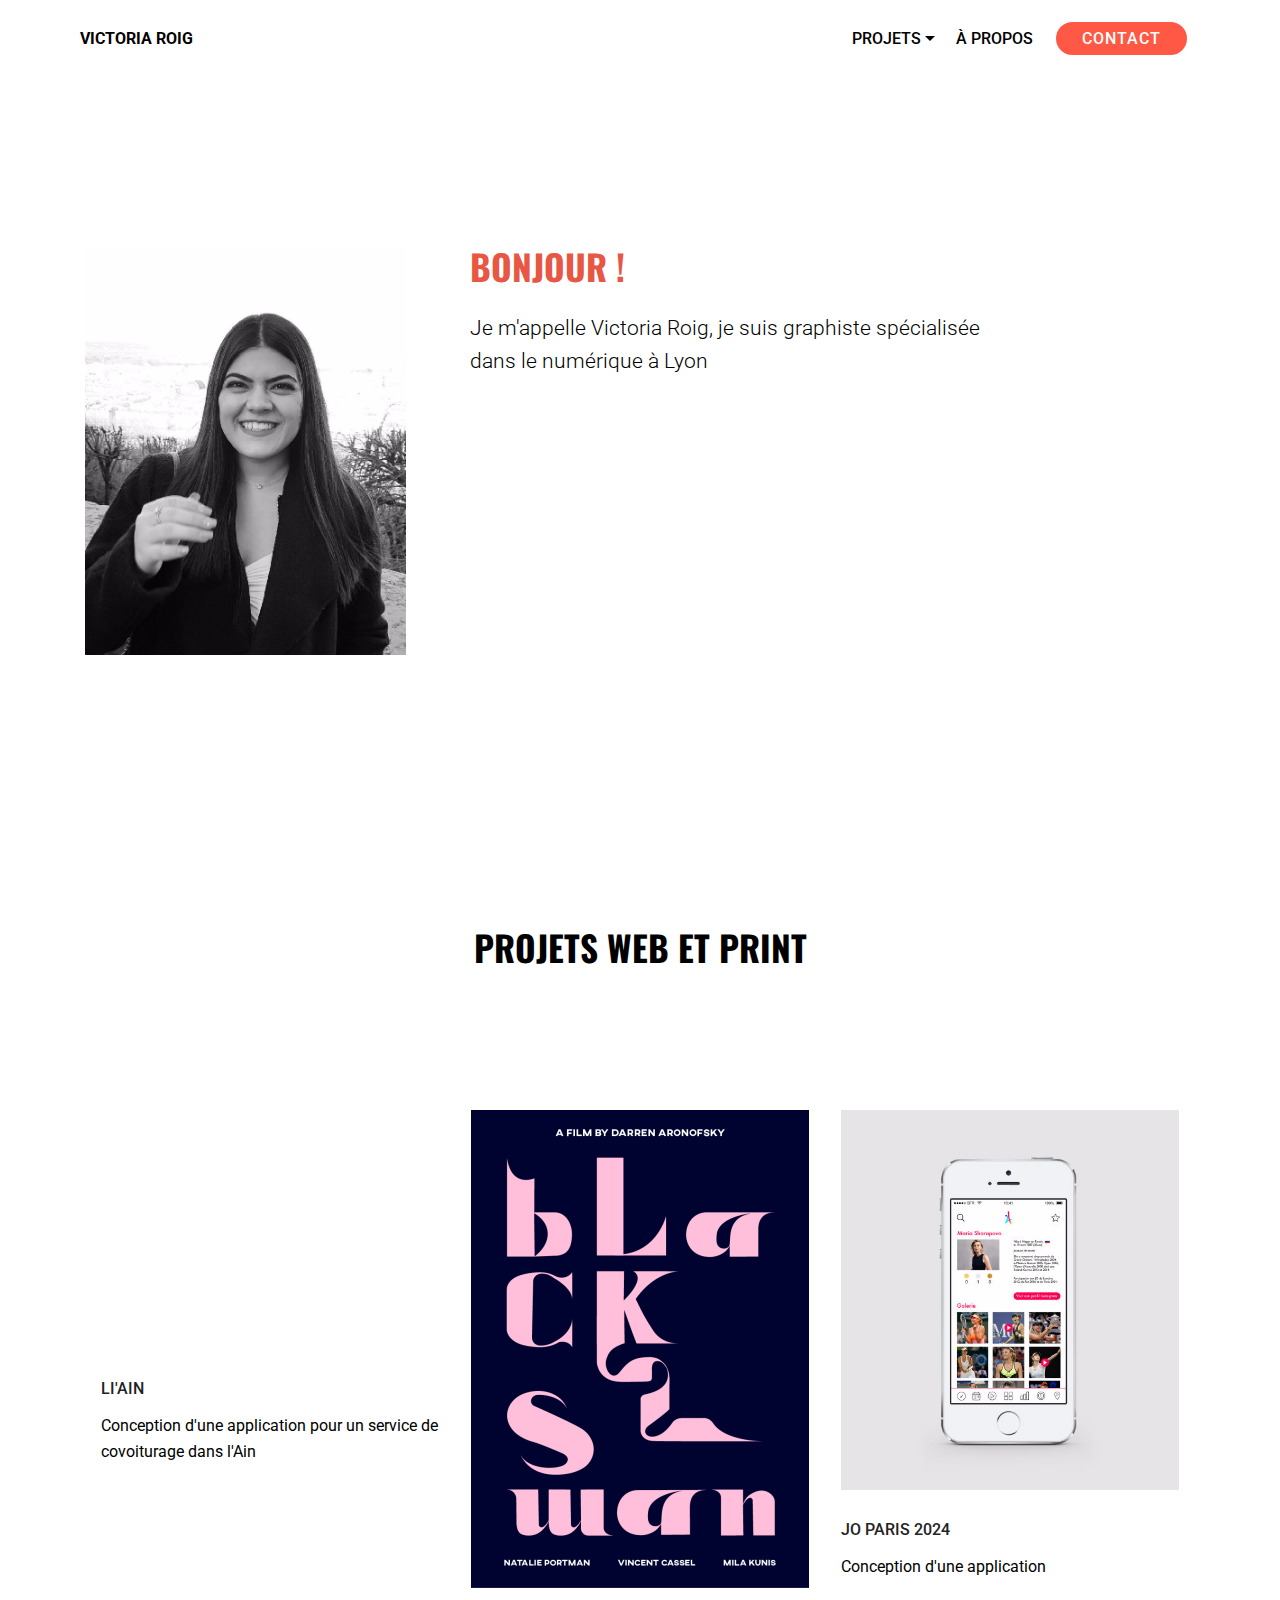
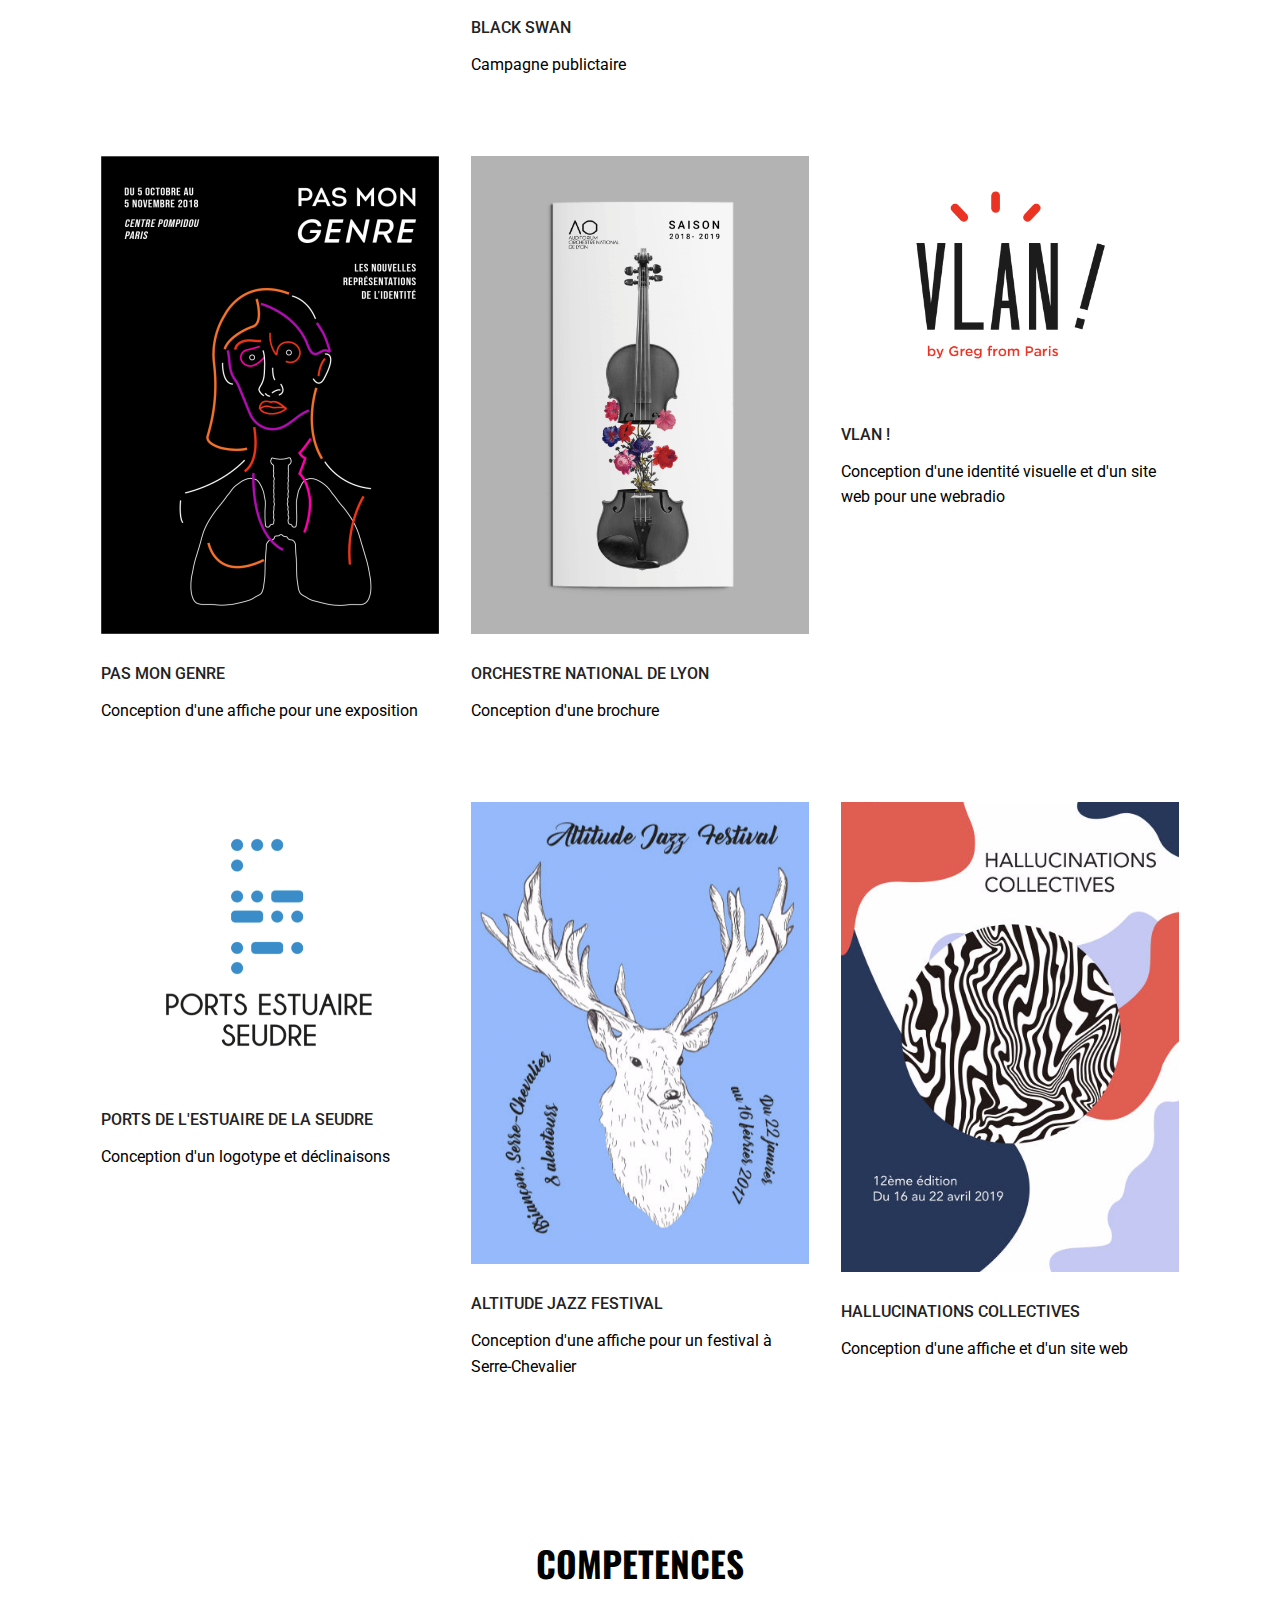
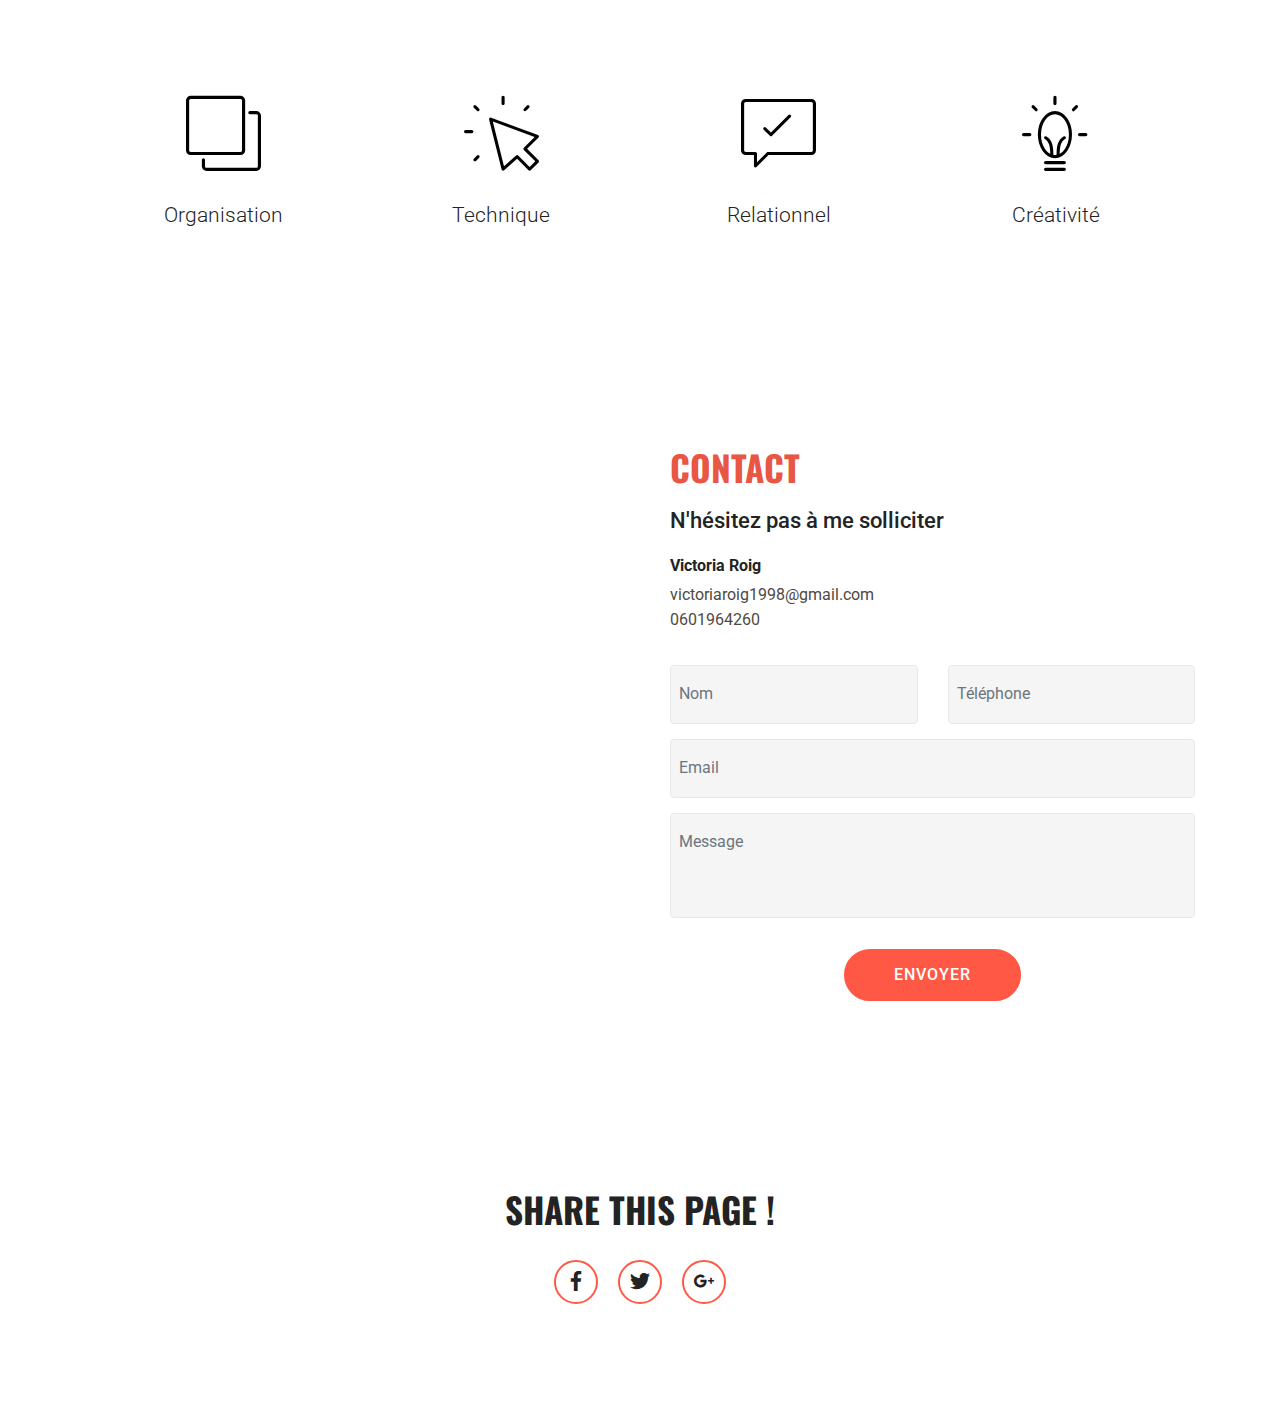
==== index.html @ 6cad790f "create github pages" ====
<!DOCTYPE html>
<html >
<head>
  <!-- Site made with Mobirise Website Builder v4.8.8, https://mobirise.com -->
  <meta charset="UTF-8">
  <meta http-equiv="X-UA-Compatible" content="IE=edge">
  <meta name="generator" content="Mobirise v4.8.8, mobirise.com">
  <meta name="viewport" content="width=device-width, initial-scale=1, minimum-scale=1">
  <link rel="shortcut icon" href="assets/images/logo2.png" type="image/x-icon">
  <meta name="description" content="">
  <title>Home</title>
  <link rel="stylesheet" href="assets/web/assets/mobirise-icons/mobirise-icons.css">
  <link rel="stylesheet" href="assets/tether/tether.min.css">
  <link rel="stylesheet" href="assets/bootstrap/css/bootstrap.min.css">
  <link rel="stylesheet" href="assets/bootstrap/css/bootstrap-grid.min.css">
  <link rel="stylesheet" href="assets/bootstrap/css/bootstrap-reboot.min.css">
  <link rel="stylesheet" href="assets/dropdown/css/style.css">
  <link rel="stylesheet" href="assets/socicon/css/styles.css">
  <link rel="stylesheet" href="assets/theme/css/style.css">
  <link rel="stylesheet" href="assets/mobirise/css/mbr-additional.css" type="text/css">
  
  
  
</head>
<body>
  <section class="menu cid-rbWbWmOWd1" once="menu" id="menu2-2">

    

    <nav class="navbar navbar-expand beta-menu navbar-dropdown align-items-center navbar-fixed-top navbar-toggleable-sm">
        <button class="navbar-toggler navbar-toggler-right" type="button" data-toggle="collapse" data-target="#navbarSupportedContent" aria-controls="navbarSupportedContent" aria-expanded="false" aria-label="Toggle navigation">
            <div class="hamburger">
                <span></span>
                <span></span>
                <span></span>
                <span></span>
            </div>
        </button>
        <div class="menu-logo">
            <div class="navbar-brand">
                
                <span class="navbar-caption-wrap"><a class="navbar-caption text-black display-4" href="index.html">VICTORIA ROIG</a></span>
            </div>
        </div>
        <div class="collapse navbar-collapse" id="navbarSupportedContent">
            <ul class="navbar-nav nav-dropdown" data-app-modern-menu="true"><li class="nav-item dropdown open">
                    <a class="nav-link link text-black dropdown-toggle display-4" href="https://mobirise.co" data-toggle="dropdown-submenu" aria-expanded="true">
                        PROJETS</a><div class="dropdown-menu"><a class="text-black dropdown-item display-4" href="page10.html" aria-expanded="false">LI'AIN</a><a class="text-black dropdown-item display-4" href="page9.html" aria-expanded="false">BLACK SWAN</a><a class="text-black dropdown-item display-4" href="page8.html" aria-expanded="false">JO PARIS 2024</a><a class="text-black dropdown-item display-4" href="page7.html" aria-expanded="false">PAS MON GENRE</a><a class="text-black dropdown-item display-4" href="page6.html" aria-expanded="false">ORCHESTRE NATIONAL DE LYON</a><a class="text-black dropdown-item display-4" href="page5.html" aria-expanded="false">VLAN !</a><a class="text-black dropdown-item display-4" href="page4.html" aria-expanded="false">PORTS DE L'ESTUAIRE DE LA SEUDRE</a><a class="text-black dropdown-item display-4" href="page3.html" aria-expanded="false">ALTITUDE JAZZ FESTIVAL</a><a class="text-black dropdown-item display-4" href="page2.html" aria-expanded="false">HALLUCINATIONS COLLECTIVES</a></div>
                </li>
                <li class="nav-item">
                    <a class="nav-link link text-black display-4" href="àpropos.html">À&nbsp;PROPOS</a>
                </li></ul>
            <div class="navbar-buttons mbr-section-btn"><a class="btn btn-sm btn-primary display-4" href="index.html#form1-5">CONTACT
                    </a></div>
        </div>
    </nav>
</section>

<section class="engine"><a href="https://mobirise.info/s">bootstrap theme</a></section><section class="header3 cid-reMUmGDwaK mbr-fullscreen" id="header3-k">

    

    

    <div class="container">
        <div class="media-container-row">
            <div class="mbr-figure" style="width: 50%;">
                <img src="assets/images/img-20180402-002515-131-1014x1014.jpg" alt="Mobirise" title="">
            </div>

            <div class="media-content">
                <h1 class="mbr-section-title mbr-white pb-3 mbr-fonts-style display-1"><strong>
                    BONJOUR !</strong></h1>
                
                <div class="mbr-section-text mbr-white pb-3 ">
                    <p class="mbr-text mbr-fonts-style display-2">
                        Je m'appelle Victoria Roig, je suis graphiste spécialisée <br>dans le numérique à Lyon</p>
                </div>
                
            </div>
        </div>
    </div>

</section>

<section class="mbr-section content5 cid-reNcys5Smk" id="content5-p">

    

    

    <div class="container">
        <div class="media-container-row">
            <div class="title col-12 col-md-8">
                <h2 class="align-center mbr-bold mbr-white pb-3 mbr-fonts-style display-1">
                    PROJETS WEB ET PRINT</h2>
                
                
                
            </div>
        </div>
    </div>
</section>

<section class="features2 cid-reMRRb3JqB" id="features2-g">

    

    
    
    <div class="container">
        <div class="media-container-row">
            <div class="card p-3 col-12 col-md-6 col-lg-4">
                <div class="card-wrapper">
                    <div class="card-img">
                        <a href="page10.html"><img src="assets/images/liain-2.gif" alt="Mobirise" title=""></a>
                    </div>
                    <div class="card-box">
                        <h4 class="card-title pb-3 mbr-fonts-style display-7">
                            LI'AIN</h4>
                        <p class="mbr-text mbr-fonts-style display-7">Conception d'une application pour un service de covoiturage dans l'Ain</p>
                    </div>
                </div>
            </div>

            <div class="card p-3 col-12 col-md-6 col-lg-4">
                <div class="card-wrapper">
                    <div class="card-img">
                        <a href="page9.html"><img src="assets/images/1-676x956.png" alt="Mobirise" title=""></a>
                    </div>
                    <div class="card-box ">
                        <h4 class="card-title pb-3 mbr-fonts-style display-7">
                            BLACK SWAN</h4>
                        <p class="mbr-text mbr-fonts-style display-7">Campagne publictaire</p>
                    </div>
                </div>
            </div>

            <div class="card p-3 col-12 col-md-6 col-lg-4">
                <div class="card-wrapper">
                    <div class="card-img">
                        <a href="page8.html"><img src="assets/images/mockup-1-676x686.jpg" alt="Mobirise" title=""></a>
                    </div>
                    <div class="card-box">
                        <h4 class="card-title pb-3 mbr-fonts-style display-7">
                            JO PARIS 2024</h4>
                        <p class="mbr-text mbr-fonts-style display-7">Conception d'une application</p>
                    </div>
                </div>
            </div>

            
        </div>
    </div>
</section>

<section class="features2 cid-reMYZMK7aD" id="features2-l">

    

    
    
    <div class="container">
        <div class="media-container-row">
            <div class="card p-3 col-12 col-md-6 col-lg-4">
                <div class="card-wrapper">
                    <div class="card-img">
                        <a href="page7.html"><img src="assets/images/pas-mon-genre-676x956.png" alt="Mobirise" title=""></a>
                    </div>
                    <div class="card-box">
                        <h4 class="card-title pb-3 mbr-fonts-style display-7">
                            PAS MON GENRE</h4>
                        <p class="mbr-text mbr-fonts-style display-7">Conception d'une affiche pour une exposition</p>
                    </div>
                </div>
            </div>

            <div class="card p-3 col-12 col-md-6 col-lg-4">
                <div class="card-wrapper">
                    <div class="card-img">
                        <a href="page6.html"><img src="assets/images/final-2-676x764.png" alt="Mobirise" title=""></a>
                    </div>
                    <div class="card-box ">
                        <h4 class="card-title pb-3 mbr-fonts-style display-7">
                            ORCHESTRE NATIONAL DE LYON</h4>
                        <p class="mbr-text mbr-fonts-style display-7">Conception d'une brochure<br></p>
                    </div>
                </div>
            </div>

            <div class="card p-3 col-12 col-md-6 col-lg-4">
                <div class="card-wrapper">
                    <div class="card-img">
                        <a href="page5.html"><img src="assets/images/logotype-final-plan-de-travail-1-copie-2-676x478.png" alt="Mobirise" title=""></a>
                    </div>
                    <div class="card-box">
                        <h4 class="card-title pb-3 mbr-fonts-style display-7">
                            VLAN !</h4>
                        <p class="mbr-text mbr-fonts-style display-7">Conception d'une identité visuelle et d'un site web pour une webradio </p>
                    </div>
                </div>
            </div>

            
        </div>
    </div>
</section>

<section class="features2 cid-reMZ0o4Sax" id="features2-m">

    

    
    
    <div class="container">
        <div class="media-container-row">
            <div class="card p-3 col-12 col-md-6 col-lg-4">
                <div class="card-wrapper">
                    <div class="card-img">
                        <a href="page4.html"><img src="assets/images/logo-final-676x659.png" alt="Mobirise" title=""></a>
                    </div>
                    <div class="card-box">
                        <h4 class="card-title pb-3 mbr-fonts-style display-7">
                            PORTS DE L'ESTUAIRE DE LA SEUDRE</h4>
                        <p class="mbr-text mbr-fonts-style display-7">Conception d'un logotype et déclinaisons&nbsp;</p>
                    </div>
                </div>
            </div>

            <div class="card p-3 col-12 col-md-6 col-lg-4">
                <div class="card-wrapper">
                    <div class="card-img">
                        <a href="page3.html"><img src="assets/images/mockup-cerf-1-676x866.jpg" alt="Mobirise" title=""></a>
                    </div>
                    <div class="card-box ">
                        <h4 class="card-title pb-3 mbr-fonts-style display-7">
                            ALTITUDE JAZZ FESTIVAL</h4>
                        <p class="mbr-text mbr-fonts-style display-7">Conception d'une affiche pour un festival à Serre-Chevalier</p>
                    </div>
                </div>
            </div>

            <div class="card p-3 col-12 col-md-6 col-lg-4">
                <div class="card-wrapper">
                    <div class="card-img">
                        <a href="page2.html"><img src="assets/images/hc-affiche-676x866.jpg" alt="Mobirise" title=""></a>
                    </div>
                    <div class="card-box">
                        <h4 class="card-title pb-3 mbr-fonts-style display-7">
                            HALLUCINATIONS COLLECTIVES</h4>
                        <p class="mbr-text mbr-fonts-style display-7">Conception d'une affiche et d'un site web</p>
                    </div>
                </div>
            </div>

            
        </div>
    </div>
</section>

<section class="mbr-section content5 cid-reNe6bZwan" id="content5-q">

    

    

    <div class="container">
        <div class="media-container-row">
            <div class="title col-12 col-md-8">
                <h2 class="align-center mbr-bold mbr-white pb-3 mbr-fonts-style display-1">
                    COMPETENCES</h2>
                
                
                
            </div>
        </div>
    </div>
</section>

<section class="features1 cid-reN0vnIRrq" id="features1-n">
    
    

    
    <div class="container">
        <div class="media-container-row">

            <div class="card p-3 col-12 col-md-6 col-lg-3">
                <div class="card-img pb-3">
                    <span class="mbr-iconfont mbri-layers" style="font-size: 75px; color: rgb(0, 0, 0); fill: rgb(0, 0, 0);"></span>
                </div>
                <div class="card-box">
                    <h4 class="card-title py-3 mbr-fonts-style display-2">
                        Organisation</h4>
                    
                </div>
            </div>

            <div class="card p-3 col-12 col-md-6 col-lg-3">
                <div class="card-img pb-3">
                    <span class="mbr-iconfont mbri-cursor-click" style="font-size: 75px; color: rgb(0, 0, 0); fill: rgb(0, 0, 0);"></span>
                </div>
                <div class="card-box">
                    <h4 class="card-title py-3 mbr-fonts-style display-2">
                        Technique</h4>
                    
                </div>
            </div>

            <div class="card p-3 col-12 col-md-6 col-lg-3">
                <div class="card-img pb-3">
                    <span class="mbr-iconfont mbri-cust-feedback" style="font-size: 75px; color: rgb(0, 0, 0); fill: rgb(0, 0, 0);"></span>
                </div>
                <div class="card-box">
                    <h4 class="card-title py-3 mbr-fonts-style display-2">
                        Relationnel</h4>
                    
                </div>
            </div>

            <div class="card p-3 col-12 col-md-6 col-lg-3">
                <div class="card-img pb-3">
                    <span class="mbr-iconfont mbri-idea" style="font-size: 75px; color: rgb(0, 0, 0); fill: rgb(0, 0, 0);"></span>
                </div>
                <div class="card-box">
                    <h4 class="card-title py-3 mbr-fonts-style display-2">
                        Créativité<br></h4>
                    
                </div>
            </div>

        </div>

    </div>

</section>

<section class="mbr-section form4 cid-reMRC6Pltr" id="form4-f">

    

    
    <div class="container">
        <div class="row">
            <div class="col-md-6">
                <div class="google-map"><iframe frameborder="0" style="border:0" src="https://www.google.com/maps/embed/v1/place?key=AIzaSyA0Dx_boXQiwvdz8sJHoYeZNVTdoWONYkU&amp;q=place_id:ChIJq5k1iGHq9EcRCxUbcd-thJA" allowfullscreen=""></iframe></div>
            </div>
            <div class="col-md-6">
                <h2 class="pb-3 align-left mbr-fonts-style display-1"><strong>
                    CONTACT</strong></h2>
                <div>
                    <div class="icon-block pb-3">
                        
                        <h4 class="icon-block__title align-left mbr-fonts-style display-5"><span style="font-style: normal;">
                            N'hésitez pas à me solliciter</span></h4>
                    </div>
                    <div class="icon-contacts pb-3">
                        <h5 class="align-left mbr-fonts-style display-7"><strong>Victoria Roig</strong></h5>
                        <p class="mbr-text align-left mbr-fonts-style display-7">victoriaroig1998@gmail.com<br>0601964260</p>
                    </div>
                </div>
                <div data-form-type="formoid">
                    <div data-form-alert="" hidden="">Merci et à bientôt !</div>
                    <form class="block mbr-form" action="https://mobirise.com/" method="post" data-form-title="Mobirise Form"><input type="hidden" name="email" data-form-email="true" value="Tft3KLLy9/bQzs0lByd4EnwCfVrQ1nnDOvt85sgsoK5NJIkmUAYlcITdvO+KUL/E5mLmk4S4yxrZ/Ej7mJUgYd/c/lFZeTVjFWqwQmSgMtDLC5I3y7l/6LJY+0bpjNiL">
                        <div class="row">
                            <div class="col-md-6 multi-horizontal" data-for="name">
                                <input type="text" class="form-control input" name="name" data-form-field="Name" placeholder="Nom " required="" id="name-form4-f">
                            </div>
                            <div class="col-md-6 multi-horizontal" data-for="phone">
                                <input type="text" class="form-control input" name="phone" data-form-field="Phone" placeholder="Téléphone" required="" id="phone-form4-f">
                            </div>
                            <div class="col-md-12" data-for="email">
                                <input type="text" class="form-control input" name="email" data-form-field="Email" placeholder="Email" required="" id="email-form4-f">
                            </div>
                            <div class="col-md-12" data-for="message">
                                <textarea class="form-control input" name="message" rows="3" data-form-field="Message" placeholder="Message" style="resize:none" id="message-form4-f"></textarea>
                            </div>
                            <div class="input-group-btn col-md-12" style="margin-top: 10px;"><button href="" type="submit" class="btn btn-primary btn-form display-4">ENVOYER</button></div>
                        </div>
                    </form>
                </div>
            </div>
        </div>
    </div>
</section>

<section class="cid-rbWceMBqit" id="social-buttons1-4">
    
    

    

    <div class="container">
        <div class="media-container-row">
            <div class="col-md-8 align-center">
                <h2 class="pb-3 mbr-section-title mbr-fonts-style display-1"><strong>
                    SHARE THIS PAGE !
                </strong></h2>
                <div>
                    <div class="mbr-social-likes" data-counters="false">
                        <span class="btn btn-social facebook mx-2" title="Share link on Facebook">
                            <i class="socicon socicon-facebook"></i>
                        </span>
                        <span class="btn btn-social twitter mx-2" title="Share link on Twitter">
                            <i class="socicon socicon-twitter"></i>
                        </span>
                        <span class="btn btn-social plusone mx-2" title="Share link on Google+">
                            <i class="socicon socicon-googleplus"></i>
                        </span>
                        
                        
                    </div>
                </div>
            </div>
        </div>
    </div>
</section>


  <script src="assets/web/assets/jquery/jquery.min.js"></script>
  <script src="assets/popper/popper.min.js"></script>
  <script src="assets/tether/tether.min.js"></script>
  <script src="assets/bootstrap/js/bootstrap.min.js"></script>
  <script src="assets/smoothscroll/smooth-scroll.js"></script>
  <script src="assets/dropdown/js/script.min.js"></script>
  <script src="assets/touchswipe/jquery.touch-swipe.min.js"></script>
  <script src="assets/sociallikes/social-likes.js"></script>
  <script src="assets/theme/js/script.js"></script>
  <script src="assets/formoid/formoid.min.js"></script>
  
  
 <div id="scrollToTop" class="scrollToTop mbr-arrow-up"><a style="text-align: center;"><i></i></a></div>
  </body>
</html>
---- assets/web/assets/mobirise-icons/mobirise-icons.css ----
@font-face {
  font-family: 'MobiriseIcons';
  src:  url('mobirise-icons.eot?spat4u');
  src:  url('mobirise-icons.eot?spat4u#iefix') format('embedded-opentype'),
    url('mobirise-icons.ttf?spat4u') format('truetype'),
    url('mobirise-icons.woff?spat4u') format('woff'),
    url('mobirise-icons.svg?spat4u#MobiriseIcons') format('svg');
  font-weight: normal;
  font-style: normal;
}

[class^="mbri-"], [class*=" mbri-"] {
  /* use !important to prevent issues with browser extensions that change fonts */
  font-family: MobiriseIcons !important;
  speak: none;
  font-style: normal;
  font-weight: normal;
  font-variant: normal;
  text-transform: none;
  line-height: 1;

  /* Better Font Rendering =========== */
  -webkit-font-smoothing: antialiased;
  -moz-osx-font-smoothing: grayscale;
}

.mbri-add-submenu:before {
  content: "\e900";
}
.mbri-alert:before {
  content: "\e901";
}
.mbri-align-center:before {
  content: "\e902";
}
.mbri-align-justify:before {
  content: "\e903";
}
.mbri-align-left:before {
  content: "\e904";
}
.mbri-align-right:before {
  content: "\e905";
}
.mbri-android:before {
  content: "\e906";
}
.mbri-apple:before {
  content: "\e907";
}
.mbri-arrow-down:before {
  content: "\e908";
}
.mbri-arrow-next:before {
  content: "\e909";
}
.mbri-arrow-prev:before {
  content: "\e90a";
}
.mbri-arrow-up:before {
  content: "\e90b";
}
.mbri-bold:before {
  content: "\e90c";
}
.mbri-bookmark:before {
  content: "\e90d";
}
.mbri-bootstrap:before {
  content: "\e90e";
}
.mbri-briefcase:before {
  content: "\e90f";
}
.mbri-browse:before {
  content: "\e910";
}
.mbri-bulleted-list:before {
  content: "\e911";
}
.mbri-calendar:before {
  content: "\e912";
}
.mbri-camera:before {
  content: "\e913";
}
.mbri-cart-add:before {
  content: "\e914";
}
.mbri-cart-full:before {
  content: "\e915";
}
.mbri-cash:before {
  content: "\e916";
}
.mbri-change-style:before {
  content: "\e917";
}
.mbri-chat:before {
  content: "\e918";
}
.mbri-clock:before {
  content: "\e919";
}
.mbri-close:before {
  content: "\e91a";
}
.mbri-cloud:before {
  content: "\e91b";
}
.mbri-code:before {
  content: "\e91c";
}
.mbri-contact-form:before {
  content: "\e91d";
}
.mbri-credit-card:before {
  content: "\e91e";
}
.mbri-cursor-click:before {
  content: "\e91f";
}
.mbri-cust-feedback:before {
  content: "\e920";
}
.mbri-database:before {
  content: "\e921";
}
.mbri-delivery:before {
  content: "\e922";
}
.mbri-desktop:before {
  content: "\e923";
}
.mbri-devices:before {
  content: "\e924";
}
.mbri-down:before {
  content: "\e925";
}
.mbri-download:before {
  content: "\e989";
}
.mbri-drag-n-drop:before {
  content: "\e927";
}
.mbri-drag-n-drop2:before {
  content: "\e928";
}
.mbri-edit:before {
  content: "\e929";
}
.mbri-edit2:before {
  content: "\e92a";
}
.mbri-error:before {
  content: "\e92b";
}
.mbri-extension:before {
  content: "\e92c";
}
.mbri-features:before {
  content: "\e92d";
}
.mbri-file:before {
  content: "\e92e";
}
.mbri-flag:before {
  content: "\e92f";
}
.mbri-folder:before {
  content: "\e930";
}
.mbri-gift:before {
  content: "\e931";
}
.mbri-github:before {
  content: "\e932";
}
.mbri-globe:before {
  content: "\e933";
}
.mbri-globe-2:before {
  content: "\e934";
}
.mbri-growing-chart:before {
  content: "\e935";
}
.mbri-hearth:before {
  content: "\e936";
}
.mbri-help:before {
  content: "\e937";
}
.mbri-home:before {
  content: "\e938";
}
.mbri-hot-cup:before {
  content: "\e939";
}
.mbri-idea:before {
  content: "\e93a";
}
.mbri-image-gallery:before {
  content: "\e93b";
}
.mbri-image-slider:before {
  content: "\e93c";
}
.mbri-info:before {
  content: "\e93d";
}
.mbri-italic:before {
  content: "\e93e";
}
.mbri-key:before {
  content: "\e93f";
}
.mbri-laptop:before {
  content: "\e940";
}
.mbri-layers:before {
  content: "\e941";
}
.mbri-left-right:before {
  content: "\e942";
}
.mbri-left:before {
  content: "\e943";
}
.mbri-letter:before {
  content: "\e944";
}
.mbri-like:before {
  content: "\e945";
}
.mbri-link:before {
  content: "\e946";
}
.mbri-lock:before {
  content: "\e947";
}
.mbri-login:before {
  content: "\e948";
}
.mbri-logout:before {
  content: "\e949";
}
.mbri-magic-stick:before {
  content: "\e94a";
}
.mbri-map-pin:before {
  content: "\e94b";
}
.mbri-menu:before {
  content: "\e94c";
}
.mbri-mobile:before {
  content: "\e94d";
}
.mbri-mobile2:before {
  content: "\e94e";
}
.mbri-mobirise:before {
  content: "\e94f";
}
.mbri-more-horizontal:before {
  content: "\e950";
}
.mbri-more-vertical:before {
  content: "\e951";
}
.mbri-music:before {
  content: "\e952";
}
.mbri-new-file:before {
  content: "\e953";
}
.mbri-numbered-list:before {
  content: "\e954";
}
.mbri-opened-folder:before {
  content: "\e955";
}
.mbri-pages:before {
  content: "\e956";
}
.mbri-paper-plane:before {
  content: "\e957";
}
.mbri-paperclip:before {
  content: "\e958";
}
.mbri-photo:before {
  content: "\e959";
}
.mbri-photos:before {
  content: "\e95a";
}
.mbri-pin:before {
  content: "\e95b";
}
.mbri-play:before {
  content: "\e95c";
}
.mbri-plus:before {
  content: "\e95d";
}
.mbri-preview:before {
  content: "\e95e";
}
.mbri-print:before {
  content: "\e95f";
}
.mbri-protect:before {
  content: "\e960";
}
.mbri-question:before {
  content: "\e961";
}
.mbri-quote-left:before {
  content: "\e962";
}
.mbri-quote-right:before {
  content: "\e963";
}
.mbri-refresh:before {
  content: "\e964";
}
.mbri-responsive:before {
  content: "\e965";
}
.mbri-right:before {
  content: "\e966";
}
.mbri-rocket:before {
  content: "\e967";
}
.mbri-sad-face:before {
  content: "\e968";
}
.mbri-sale:before {
  content: "\e969";
}
.mbri-save:before {
  content: "\e96a";
}
.mbri-search:before {
  content: "\e96b";
}
.mbri-setting:before {
  content: "\e96c";
}
.mbri-setting2:before {
  content: "\e96d";
}
.mbri-setting3:before {
  content: "\e96e";
}
.mbri-share:before {
  content: "\e96f";
}
.mbri-shopping-bag:before {
  content: "\e970";
}
.mbri-shopping-basket:before {
  content: "\e971";
}
.mbri-shopping-cart:before {
  content: "\e972";
}
.mbri-sites:before {
  content: "\e973";
}
.mbri-smile-face:before {
  content: "\e974";
}
.mbri-speed:before {
  content: "\e975";
}
.mbri-star:before {
  content: "\e976";
}
.mbri-success:before {
  content: "\e977";
}
.mbri-sun:before {
  content: "\e978";
}
.mbri-sun2:before {
  content: "\e979";
}
.mbri-tablet:before {
  content: "\e97a";
}
.mbri-tablet-vertical:before {
  content: "\e97b";
}
.mbri-target:before {
  content: "\e97c";
}
.mbri-timer:before {
  content: "\e97d";
}
.mbri-to-ftp:before {
  content: "\e97e";
}
.mbri-to-local-drive:before {
  content: "\e97f";
}
.mbri-touch-swipe:before {
  content: "\e980";
}
.mbri-touch:before {
  content: "\e981";
}
.mbri-trash:before {
  content: "\e982";
}
.mbri-underline:before {
  content: "\e983";
}
.mbri-unlink:before {
  content: "\e984";
}
.mbri-unlock:before {
  content: "\e985";
}
.mbri-up-down:before {
  content: "\e986";
}
.mbri-up:before {
  content: "\e987";
}
.mbri-update:before {
  content: "\e988";
}
.mbri-upload:before {
 content: "\e926"; 
}
.mbri-user:before {
  content: "\e98a";
}
.mbri-user2:before {
  content: "\e98b";
}
.mbri-users:before {
  content: "\e98c";
}
.mbri-video:before {
  content: "\e98d";
}
.mbri-video-play:before {
  content: "\e98e";
}
.mbri-watch:before {
  content: "\e98f";
}
.mbri-website-theme:before {
  content: "\e990";
}
.mbri-wifi:before {
  content: "\e991";
}
.mbri-windows:before {
  content: "\e992";
}
.mbri-zoom-out:before {
  content: "\e993";
}
.mbri-redo:before {
  content: "\e994";
}
.mbri-undo:before {
  content: "\e995";
}
---- assets/dropdown/css/style.css ----
.navbar-dropdown {
  left: 0;
  padding: 0;
  position: absolute;
  right: 0;
  top: 0;
  transition: all 0.45s ease;
  z-index: 1030;
  background: #282828; }
  .navbar-dropdown .navbar-logo {
    margin-right: 0.8rem;
    transition: margin 0.3s ease-in-out;
    vertical-align: middle; }
    .navbar-dropdown .navbar-logo img {
      height: 3.125rem;
      transition: all 0.3s ease-in-out; }
    .navbar-dropdown .navbar-logo.mbr-iconfont {
      font-size: 3.125rem;
      line-height: 3.125rem; }
  .navbar-dropdown .navbar-caption {
    font-weight: 700;
    white-space: normal;
    vertical-align: -4px;
    line-height: 3.125rem !important; }
    .navbar-dropdown .navbar-caption, .navbar-dropdown .navbar-caption:hover {
      color: inherit;
      text-decoration: none; }
  .navbar-dropdown .mbr-iconfont + .navbar-caption {
    vertical-align: -1px; }
  .navbar-dropdown.navbar-fixed-top {
    position: fixed; }
  .navbar-dropdown .navbar-brand span {
    vertical-align: -4px; }
  .navbar-dropdown.bg-color.transparent {
    background: none; }
  .navbar-dropdown.navbar-short .navbar-brand {
    padding: 0.625rem 0; }
    .navbar-dropdown.navbar-short .navbar-brand span {
      vertical-align: -1px; }
  .navbar-dropdown.navbar-short .navbar-caption {
    line-height: 2.375rem !important;
    vertical-align: -2px; }
  .navbar-dropdown.navbar-short .navbar-logo {
    margin-right: 0.5rem; }
    .navbar-dropdown.navbar-short .navbar-logo img {
      height: 2.375rem; }
    .navbar-dropdown.navbar-short .navbar-logo.mbr-iconfont {
      font-size: 2.375rem;
      line-height: 2.375rem; }
  .navbar-dropdown.navbar-short .mbr-table-cell {
    height: 3.625rem; }
  .navbar-dropdown .navbar-close {
    left: 0.6875rem;
    position: fixed;
    top: 0.75rem;
    z-index: 1000; }
  .navbar-dropdown .hamburger-icon {
    content: "";
    display: inline-block;
    vertical-align: middle;
    width: 16px;
    -webkit-box-shadow: 0 -6px 0 1px #282828,0 0 0 1px #282828,0 6px 0 1px #282828;
    -moz-box-shadow: 0 -6px 0 1px #282828,0 0 0 1px #282828,0 6px 0 1px #282828;
    box-shadow: 0 -6px 0 1px #282828,0 0 0 1px #282828,0 6px 0 1px #282828; }

.dropdown-menu .dropdown-toggle[data-toggle="dropdown-submenu"]::after {
  border-bottom: 0.35em solid transparent;
  border-left: 0.35em solid;
  border-right: 0;
  border-top: 0.35em solid transparent;
  margin-left: 0.3rem; }

.dropdown-menu .dropdown-item:focus {
  outline: 0; }

.nav-dropdown {
  font-size: 0.75rem;
  font-weight: 500;
  height: auto !important; }
  .nav-dropdown .nav-btn {
    padding-left: 1rem; }
  .nav-dropdown .link {
    margin: .667em 1.667em;
    font-weight: 500;
    padding: 0;
    transition: color .2s ease-in-out; }
    .nav-dropdown .link.dropdown-toggle {
      margin-right: 2.583em; }
      .nav-dropdown .link.dropdown-toggle::after {
        margin-left: .25rem;
        border-top: 0.35em solid;
        border-right: 0.35em solid transparent;
        border-left: 0.35em solid transparent;
        border-bottom: 0; }
      .nav-dropdown .link.dropdown-toggle[aria-expanded="true"] {
        margin: 0;
        padding: 0.667em 3.263em  0.667em 1.667em; }
  .nav-dropdown .link::after,
  .nav-dropdown .dropdown-item::after {
    color: inherit; }
  .nav-dropdown .btn {
    font-size: 0.75rem;
    font-weight: 700;
    letter-spacing: 0;
    margin-bottom: 0;
    padding-left: 1.25rem;
    padding-right: 1.25rem; }
  .nav-dropdown .dropdown-menu {
    border-radius: 0;
    border: 0;
    left: 0;
    margin: 0;
    padding-bottom: 1.25rem;
    padding-top: 1.25rem;
    position: relative; }
  .nav-dropdown .dropdown-submenu {
    margin-left: 0.125rem;
    top: 0; }
  .nav-dropdown .dropdown-item {
    font-weight: 500;
    line-height: 2;
    padding: 0.3846em 4.615em 0.3846em 1.5385em;
    position: relative;
    transition: color .2s ease-in-out, background-color .2s ease-in-out; }
    .nav-dropdown .dropdown-item::after {
      margin-top: -0.3077em;
      position: absolute;
      right: 1.1538em;
      top: 50%; }
    .nav-dropdown .dropdown-item:focus, .nav-dropdown .dropdown-item:hover {
      background: none; }

@media (max-width: 767px) {
  .nav-dropdown.navbar-toggleable-sm {
    bottom: 0;
    display: none;
    left: 0;
    overflow-x: hidden;
    position: fixed;
    top: 0;
    transform: translateX(-100%);
    -ms-transform: translateX(-100%);
    -webkit-transform: translateX(-100%);
    width: 18.75rem;
    z-index: 999; } }
.nav-dropdown.navbar-toggleable-xl {
  bottom: 0;
  display: none;
  left: 0;
  overflow-x: hidden;
  position: fixed;
  top: 0;
  transform: translateX(-100%);
  -ms-transform: translateX(-100%);
  -webkit-transform: translateX(-100%);
  width: 18.75rem;
  z-index: 999; }

.nav-dropdown-sm {
  display: block !important;
  overflow-x: hidden;
  overflow: auto;
  padding-top: 3.875rem; }
  .nav-dropdown-sm::after {
    content: "";
    display: block;
    height: 3rem;
    width: 100%; }
  .nav-dropdown-sm.collapse.in ~ .navbar-close {
    display: block !important; }
  .nav-dropdown-sm.collapsing, .nav-dropdown-sm.collapse.in {
    transform: translateX(0);
    -ms-transform: translateX(0);
    -webkit-transform: translateX(0);
    transition: all 0.25s ease-out;
    -webkit-transition: all 0.25s ease-out;
    background: #282828; }
  .nav-dropdown-sm.collapsing[aria-expanded="false"] {
    transform: translateX(-100%);
    -ms-transform: translateX(-100%);
    -webkit-transform: translateX(-100%); }
  .nav-dropdown-sm .nav-item {
    display: block;
    margin-left: 0 !important;
    padding-left: 0; }
  .nav-dropdown-sm .link,
  .nav-dropdown-sm .dropdown-item {
    border-top: 1px dotted rgba(255, 255, 255, 0.1);
    font-size: 0.8125rem;
    line-height: 1.6;
    margin: 0 !important;
    padding: 0.875rem 2.4rem 0.875rem 1.5625rem !important;
    position: relative;
    white-space: normal; }
    .nav-dropdown-sm .link:focus, .nav-dropdown-sm .link:hover,
    .nav-dropdown-sm .dropdown-item:focus,
    .nav-dropdown-sm .dropdown-item:hover {
      background: rgba(0, 0, 0, 0.2) !important;
      color: #c0a375; }
  .nav-dropdown-sm .nav-btn {
    position: relative;
    padding: 1.5625rem 1.5625rem 0 1.5625rem; }
    .nav-dropdown-sm .nav-btn::before {
      border-top: 1px dotted rgba(255, 255, 255, 0.1);
      content: "";
      left: 0;
      position: absolute;
      top: 0;
      width: 100%; }
    .nav-dropdown-sm .nav-btn + .nav-btn {
      padding-top: 0.625rem; }
      .nav-dropdown-sm .nav-btn + .nav-btn::before {
        display: none; }
  .nav-dropdown-sm .btn {
    padding: 0.625rem 0; }
  .nav-dropdown-sm .dropdown-toggle[data-toggle="dropdown-submenu"]::after {
    margin-left: .25rem;
    border-top: 0.35em solid;
    border-right: 0.35em solid transparent;
    border-left: 0.35em solid transparent;
    border-bottom: 0; }
  .nav-dropdown-sm .dropdown-toggle[data-toggle="dropdown-submenu"][aria-expanded="true"]::after {
    border-top: 0;
    border-right: 0.35em solid transparent;
    border-left: 0.35em solid transparent;
    border-bottom: 0.35em solid; }
  .nav-dropdown-sm .dropdown-menu {
    margin: 0;
    padding: 0;
    position: relative;
    top: 0;
    left: 0;
    width: 100%;
    border: 0;
    float: none;
    border-radius: 0;
    background: none; }
  .nav-dropdown-sm .dropdown-submenu {
    left: 100%;
    margin-left: 0.125rem;
    margin-top: -1.25rem;
    top: 0; }

.navbar-toggleable-sm .nav-dropdown .dropdown-menu {
  position: absolute; }

.navbar-toggleable-sm .nav-dropdown .dropdown-submenu {
  left: 100%;
  margin-left: 0.125rem;
  margin-top: -1.25rem;
  top: 0; }

.navbar-toggleable-sm.opened .nav-dropdown .dropdown-menu {
  position: relative; }

.navbar-toggleable-sm.opened .nav-dropdown .dropdown-submenu {
  left: 0;
  margin-left: 00rem;
  margin-top: 0rem;
  top: 0; }

.is-builder .nav-dropdown.collapsing {
  transition: none !important; }

/*# sourceMappingURL=style.css.map */
---- assets/socicon/css/styles.css ----
@charset "UTF-8";

@font-face {
  font-family: "socicon";
  src:url("../fonts/socicon.eot");
  src:url("../fonts/socicon.eot?#iefix") format("embedded-opentype"),
    url("../fonts/socicon.woff") format("woff"),
    url("../fonts/socicon.ttf") format("truetype"),
    url("../fonts/socicon.svg#socicon") format("svg");
  font-weight: normal;
  font-style: normal;

}

[data-icon]:before {
  font-family: "socicon" !important;
  content: attr(data-icon);
  font-style: normal !important;
  font-weight: normal !important;
  font-variant: normal !important;
  text-transform: none !important;
  speak: none;
  line-height: 1;
  -webkit-font-smoothing: antialiased;
  -moz-osx-font-smoothing: grayscale;
}

[class^="socicon-"]:before,
[class*=" socicon-"]:before {
  font-family: "socicon" !important;
  font-style: normal !important;
  font-weight: normal !important;
  font-variant: normal !important;
  text-transform: none !important;
  speak: none;
  line-height: 1;
  -webkit-font-smoothing: antialiased;
  -moz-osx-font-smoothing: grayscale;
}

.socicon-modelmayhem:before {
  content: "\e000";
}
.socicon-mixcloud:before {
  content: "\e001";
}
.socicon-drupal:before {
  content: "\e002";
}
.socicon-swarm:before {
  content: "\e003";
}
.socicon-istock:before {
  content: "\e004";
}
.socicon-yammer:before {
  content: "\e005";
}
.socicon-ello:before {
  content: "\e006";
}
.socicon-stackoverflow:before {
  content: "\e007";
}
.socicon-persona:before {
  content: "\e008";
}
.socicon-triplej:before {
  content: "\e009";
}
.socicon-houzz:before {
  content: "\e00a";
}
.socicon-rss:before {
  content: "\e00b";
}
.socicon-paypal:before {
  content: "\e00c";
}
.socicon-odnoklassniki:before {
  content: "\e00d";
}
.socicon-airbnb:before {
  content: "\e00e";
}
.socicon-periscope:before {
  content: "\e00f";
}
.socicon-outlook:before {
  content: "\e010";
}
.socicon-coderwall:before {
  content: "\e011";
}
.socicon-tripadvisor:before {
  content: "\e012";
}
.socicon-appnet:before {
  content: "\e013";
}
.socicon-goodreads:before {
  content: "\e014";
}
.socicon-tripit:before {
  content: "\e015";
}
.socicon-lanyrd:before {
  content: "\e016";
}
.socicon-slideshare:before {
  content: "\e017";
}
.socicon-buffer:before {
  content: "\e018";
}
.socicon-disqus:before {
  content: "\e019";
}
.socicon-vkontakte:before {
  content: "\e01a";
}
.socicon-whatsapp:before {
  content: "\e01b";
}
.socicon-patreon:before {
  content: "\e01c";
}
.socicon-storehouse:before {
  content: "\e01d";
}
.socicon-pocket:before {
  content: "\e01e";
}
.socicon-mail:before {
  content: "\e01f";
}
.socicon-blogger:before {
  content: "\e020";
}
.socicon-technorati:before {
  content: "\e021";
}
.socicon-reddit:before {
  content: "\e022";
}
.socicon-dribbble:before {
  content: "\e023";
}
.socicon-stumbleupon:before {
  content: "\e024";
}
.socicon-digg:before {
  content: "\e025";
}
.socicon-envato:before {
  content: "\e026";
}
.socicon-behance:before {
  content: "\e027";
}
.socicon-delicious:before {
  content: "\e028";
}
.socicon-deviantart:before {
  content: "\e029";
}
.socicon-forrst:before {
  content: "\e02a";
}
.socicon-play:before {
  content: "\e02b";
}
.socicon-zerply:before {
  content: "\e02c";
}
.socicon-wikipedia:before {
  content: "\e02d";
}
.socicon-apple:before {
  content: "\e02e";
}
.socicon-flattr:before {
  content: "\e02f";
}
.socicon-github:before {
  content: "\e030";
}
.socicon-renren:before {
  content: "\e031";
}
.socicon-friendfeed:before {
  content: "\e032";
}
.socicon-newsvine:before {
  content: "\e033";
}
.socicon-identica:before {
  content: "\e034";
}
.socicon-bebo:before {
  content: "\e035";
}
.socicon-zynga:before {
  content: "\e036";
}
.socicon-steam:before {
  content: "\e037";
}
.socicon-xbox:before {
  content: "\e038";
}
.socicon-windows:before {
  content: "\e039";
}
.socicon-qq:before {
  content: "\e03a";
}
.socicon-douban:before {
  content: "\e03b";
}
.socicon-meetup:before {
  content: "\e03c";
}
.socicon-playstation:before {
  content: "\e03d";
}
.socicon-android:before {
  content: "\e03e";
}
.socicon-snapchat:before {
  content: "\e03f";
}
.socicon-twitter:before {
  content: "\e040";
}
.socicon-facebook:before {
  content: "\e041";
}
.socicon-googleplus:before {
  content: "\e042";
}
.socicon-pinterest:before {
  content: "\e043";
}
.socicon-foursquare:before {
  content: "\e044";
}
.socicon-yahoo:before {
  content: "\e045";
}
.socicon-skype:before {
  content: "\e046";
}
.socicon-yelp:before {
  content: "\e047";
}
.socicon-feedburner:before {
  content: "\e048";
}
.socicon-linkedin:before {
  content: "\e049";
}
.socicon-viadeo:before {
  content: "\e04a";
}
.socicon-xing:before {
  content: "\e04b";
}
.socicon-myspace:before {
  content: "\e04c";
}
.socicon-soundcloud:before {
  content: "\e04d";
}
.socicon-spotify:before {
  content: "\e04e";
}
.socicon-grooveshark:before {
  content: "\e04f";
}
.socicon-lastfm:before {
  content: "\e050";
}
.socicon-youtube:before {
  content: "\e051";
}
.socicon-vimeo:before {
  content: "\e052";
}
.socicon-dailymotion:before {
  content: "\e053";
}
.socicon-vine:before {
  content: "\e054";
}
.socicon-flickr:before {
  content: "\e055";
}
.socicon-500px:before {
  content: "\e056";
}
.socicon-wordpress:before {
  content: "\e058";
}
.socicon-tumblr:before {
  content: "\e059";
}
.socicon-twitch:before {
  content: "\e05a";
}
.socicon-8tracks:before {
  content: "\e05b";
}
.socicon-amazon:before {
  content: "\e05c";
}
.socicon-icq:before {
  content: "\e05d";
}
.socicon-smugmug:before {
  content: "\e05e";
}
.socicon-ravelry:before {
  content: "\e05f";
}
.socicon-weibo:before {
  content: "\e060";
}
.socicon-baidu:before {
  content: "\e061";
}
.socicon-angellist:before {
  content: "\e062";
}
.socicon-ebay:before {
  content: "\e063";
}
.socicon-imdb:before {
  content: "\e064";
}
.socicon-stayfriends:before {
  content: "\e065";
}
.socicon-residentadvisor:before {
  content: "\e066";
}
.socicon-google:before {
  content: "\e067";
}
.socicon-yandex:before {
  content: "\e068";
}
.socicon-sharethis:before {
  content: "\e069";
}
.socicon-bandcamp:before {
  content: "\e06a";
}
.socicon-itunes:before {
  content: "\e06b";
}
.socicon-deezer:before {
  content: "\e06c";
}
.socicon-telegram:before {
  content: "\e06e";
}
.socicon-openid:before {
  content: "\e06f";
}
.socicon-amplement:before {
  content: "\e070";
}
.socicon-viber:before {
  content: "\e071";
}
.socicon-zomato:before {
  content: "\e072";
}
.socicon-draugiem:before {
  content: "\e074";
}
.socicon-endomodo:before {
  content: "\e075";
}
.socicon-filmweb:before {
  content: "\e076";
}
.socicon-stackexchange:before {
  content: "\e077";
}
.socicon-wykop:before {
  content: "\e078";
}
.socicon-teamspeak:before {
  content: "\e079";
}
.socicon-teamviewer:before {
  content: "\e07a";
}
.socicon-ventrilo:before {
  content: "\e07b";
}
.socicon-younow:before {
  content: "\e07c";
}
.socicon-raidcall:before {
  content: "\e07d";
}
.socicon-mumble:before {
  content: "\e07e";
}
.socicon-medium:before {
  content: "\e06d";
}
.socicon-bebee:before {
  content: "\e07f";
}
.socicon-hitbox:before {
  content: "\e080";
}
.socicon-reverbnation:before {
  content: "\e081";
}
.socicon-formulr:before {
  content: "\e082";
}
.socicon-instagram:before {
  content: "\e057";
}
.socicon-battlenet:before {
  content: "\e083";
}
.socicon-chrome:before {
  content: "\e084";
}
.socicon-discord:before {
  content: "\e086";
}
.socicon-issuu:before {
  content: "\e087";
}
.socicon-macos:before {
  content: "\e088";
}
.socicon-firefox:before {
  content: "\e089";
}
.socicon-opera:before {
  content: "\e08d";
}
.socicon-keybase:before {
  content: "\e090";
}
.socicon-alliance:before {
  content: "\e091";
}
.socicon-livejournal:before {
  content: "\e092";
}
.socicon-googlephotos:before {
  content: "\e093";
}
.socicon-horde:before {
  content: "\e094";
}
.socicon-etsy:before {
  content: "\e095";
}
.socicon-zapier:before {
  content: "\e096";
}
.socicon-google-scholar:before {
  content: "\e097";
}
.socicon-researchgate:before {
  content: "\e098";
}
.socicon-wechat:before {
  content: "\e099";
}
.socicon-strava:before {
  content: "\e09a";
}
.socicon-line:before {
  content: "\e09b";
}
.socicon-lyft:before {
  content: "\e09c";
}
.socicon-uber:before {
  content: "\e09d";
}
.socicon-songkick:before {
  content: "\e09e";
}
.socicon-viewbug:before {
  content: "\e09f";
}
.socicon-googlegroups:before {
  content: "\e0a0";
}
.socicon-quora:before {
  content: "\e073";
}
.socicon-diablo:before {
  content: "\e085";
}
.socicon-blizzard:before {
  content: "\e0a1";
}
.socicon-hearthstone:before {
  content: "\e08b";
}
.socicon-heroes:before {
  content: "\e08a";
}
.socicon-overwatch:before {
  content: "\e08c";
}
.socicon-warcraft:before {
  content: "\e08e";
}
.socicon-starcraft:before {
  content: "\e08f";
}
.socicon-beam:before {
  content: "\e0a2";
}
.socicon-curse:before {
  content: "\e0a3";
}
.socicon-player:before {
  content: "\e0a4";
}
.socicon-streamjar:before {
  content: "\e0a5";
}
.socicon-nintendo:before {
  content: "\e0a6";
}
.socicon-hellocoton:before {
  content: "\e0a7";
}
---- assets/theme/css/style.css ----
/*!
 * Mobirise v4 theme (https://mobirise.com/)
 * Copyright 2017 Mobirise
 */
section {
  background-color: #eeeeee; }

section,
.container,
.container-fluid {
  position: relative;
  word-wrap: break-word; }

a.mbr-iconfont:hover {
  text-decoration: none; }

.article .lead p, .article .lead ul, .article .lead ol, .article .lead pre, .article .lead blockquote {
  margin-bottom: 0; }

a {
  font-style: normal;
  font-weight: 400;
  cursor: pointer; }
  a, a:hover {
    text-decoration: none; }

figure {
  margin-bottom: 0; }

body {
  color: #232323; }

h1, h2, h3, h4, h5, h6,
.h1, .h2, .h3, .h4, .h5, .h6,
.display-1, .display-2, .display-3, .display-4 {
  line-height: 1;
  word-break: break-word;
  word-wrap: break-word; }

b, strong {
  font-weight: bold; }

blockquote {
  padding: 10px 0 10px 20px;
  position: relative;
  border-left: 2px solid;
  border-color: #ff3366; }

input:-webkit-autofill, input:-webkit-autofill:hover, input:-webkit-autofill:focus, input:-webkit-autofill:active {
  transition-delay: 9999s;
  transition-property: background-color, color; }

textarea[type="hidden"] {
  display: none; }

body {
  position: relative; }

section {
  background-position: 50% 50%;
  background-repeat: no-repeat;
  background-size: cover; }
  section .mbr-background-video,
  section .mbr-background-video-preview {
    position: absolute;
    bottom: 0;
    left: 0;
    right: 0;
    top: 0; }

.hidden {
  visibility: hidden; }

.mbr-z-index20 {
  z-index: 20; }

/*! Base colors */
.mbr-white {
  color: #ffffff; }

.mbr-black {
  color: #000000; }

.mbr-bg-white {
  background-color: #ffffff; }

.mbr-bg-black {
  background-color: #000000; }

/*! Text-aligns */
.align-left {
  text-align: left; }

.align-center {
  text-align: center; }

.align-right {
  text-align: right; }

@media (max-width: 767px) {
  .align-left, .align-center, .align-right, .mbr-section-btn, .mbr-section-title {
    text-align: center; } }
/*! Font-weight  */
.mbr-light {
  font-weight: 300; }

.mbr-regular {
  font-weight: 400; }

.mbr-semibold {
  font-weight: 500; }

.mbr-bold {
  font-weight: 700; }

/*! Media  */
.media-size-item {
  -webkit-flex: 1 1 auto;
  -moz-flex: 1 1 auto;
  -ms-flex: 1 1 auto;
  -o-flex: 1 1 auto;
  flex: 1 1 auto; }

.media-content {
  -webkit-flex-basis: 100%;
  flex-basis: 100%; }

.media-container-row {
  display: -ms-flexbox;
  display: -webkit-flex;
  display: flex;
  -webkit-flex-direction: row;
  -ms-flex-direction: row;
  flex-direction: row;
  -webkit-flex-wrap: wrap;
  -ms-flex-wrap: wrap;
  flex-wrap: wrap;
  -webkit-justify-content: center;
  -ms-flex-pack: center;
  justify-content: center;
  -webkit-align-content: center;
  -ms-flex-line-pack: center;
  align-content: center;
  -webkit-align-items: start;
  -ms-flex-align: start;
  align-items: start; }
  .media-container-row .media-size-item {
    width: 400px; }

.media-container-column {
  display: -ms-flexbox;
  display: -webkit-flex;
  display: flex;
  -webkit-flex-direction: column;
  -ms-flex-direction: column;
  flex-direction: column;
  -webkit-flex-wrap: wrap;
  -ms-flex-wrap: wrap;
  flex-wrap: wrap;
  -webkit-justify-content: center;
  -ms-flex-pack: center;
  justify-content: center;
  -webkit-align-content: center;
  -ms-flex-line-pack: center;
  align-content: center;
  -webkit-align-items: stretch;
  -ms-flex-align: stretch;
  align-items: stretch; }
  .media-container-column > * {
    width: 100%; }

@media (min-width: 992px) {
  .media-container-row {
    -webkit-flex-wrap: nowrap;
    -ms-flex-wrap: nowrap;
    flex-wrap: nowrap; } }
figure {
  overflow: hidden; }

figure[mbr-media-size] {
  transition: width 0.1s; }

.mbr-figure img, .mbr-figure iframe {
  display: block;
  width: 100%; }

.card {
  background-color: transparent;
  border: none; }

.card-img {
  text-align: center;
  flex-shrink: 0;
  -webkit-flex-shrink: 0; }

.media {
  max-width: 100%;
  margin: 0 auto; }

.mbr-figure {
  -ms-flex-item-align: center;
  -ms-grid-row-align: center;
  -webkit-align-self: center;
  align-self: center; }

.media-container > div {
  max-width: 100%; }

.mbr-figure img, .card-img img {
  width: 100%; }

@media (max-width: 991px) {
  .media-size-item {
    width: auto !important; }

  .media {
    width: auto; }

  .mbr-figure {
    width: 100% !important; } }
/*! Buttons */
.mbr-section-btn {
  margin-left: -.25rem;
  margin-right: -.25rem;
  font-size: 0; }

nav .mbr-section-btn {
  margin-left: 0rem;
  margin-right: 0rem; }

/*! Btn icon margin */
.btn .mbr-iconfont, .btn.btn-sm .mbr-iconfont {
  cursor: pointer;
  margin-right: 0.5rem; }

.btn.btn-md .mbr-iconfont, .btn.btn-md .mbr-iconfont {
  margin-right: 0.8rem; }

.mbr-regular {
  font-weight: 400; }

.mbr-semibold {
  font-weight: 500; }

.mbr-bold {
  font-weight: 700; }

[type="submit"] {
  -webkit-appearance: none; }

/*! Full-screen */
.mbr-fullscreen .mbr-overlay {
  min-height: 100vh; }

.mbr-fullscreen {
  display: flex;
  display: -webkit-flex;
  display: -moz-flex;
  display: -ms-flex;
  display: -o-flex;
  align-items: center;
  -webkit-align-items: center;
  min-height: 100vh;
  padding-top: 3rem;
  padding-bottom: 3rem; }

/*! Map */
.map {
  height: 25rem;
  position: relative; }
  .map iframe {
    width: 100%;
    height: 100%; }

/* Form */
.form-asterisk {
  font-family: initial;
  position: absolute;
  top: -2px;
  font-weight: normal; }

/*! Scroll to top arrow */
.mbr-arrow-up {
  bottom: 25px;
  right: 90px;
  position: fixed;
  text-align: right;
  z-index: 5000;
  color: #ffffff;
  font-size: 32px;
  transform: rotate(180deg);
  -webkit-transform: rotate(180deg); }

.mbr-arrow-up a {
  background: rgba(0, 0, 0, 0.2);
  border-radius: 3px;
  color: #fff;
  display: inline-block;
  height: 60px;
  width: 60px;
  outline-style: none !important;
  position: relative;
  text-decoration: none;
  transition: all .3s ease-in-out;
  cursor: pointer;
  text-align: center; }
  .mbr-arrow-up a:hover {
    background-color: rgba(0, 0, 0, 0.4); }
  .mbr-arrow-up a i {
    line-height: 60px; }

.mbr-arrow-up-icon {
  display: block;
  color: #fff; }

.mbr-arrow-up-icon::before {
  content: "\203a";
  display: inline-block;
  font-family: serif;
  font-size: 32px;
  line-height: 1;
  font-style: normal;
  position: relative;
  top: 6px;
  left: -4px;
  -webkit-transform: rotate(-90deg);
  transform: rotate(-90deg); }

/*! Arrow Down */
.mbr-arrow {
  position: absolute;
  bottom: 45px;
  left: 50%;
  width: 60px;
  height: 60px;
  cursor: pointer;
  background-color: rgba(80, 80, 80, 0.5);
  border-radius: 50%;
  -webkit-transform: translateX(-50%);
  transform: translateX(-50%); }
  .mbr-arrow > a {
    display: inline-block;
    text-decoration: none;
    outline-style: none;
    -webkit-animation: arrowdown 1.7s ease-in-out infinite;
    animation: arrowdown 1.7s ease-in-out infinite; }
    .mbr-arrow > a > i {
      position: absolute;
      top: -2px;
      left: 15px;
      font-size: 2rem; }

@keyframes arrowdown {
  0% {
    transform: translateY(0px);
    -webkit-transform: translateY(0px); }
  50% {
    transform: translateY(-5px);
    -webkit-transform: translateY(-5px); }
  100% {
    transform: translateY(0px);
    -webkit-transform: translateY(0px); } }
@-webkit-keyframes arrowdown {
  0% {
    transform: translateY(0px);
    -webkit-transform: translateY(0px); }
  50% {
    transform: translateY(-5px);
    -webkit-transform: translateY(-5px); }
  100% {
    transform: translateY(0px);
    -webkit-transform: translateY(0px); } }
@media (max-width: 500px) {
  .mbr-arrow-up {
    left: 50%;
    right: auto;
    transform: translateX(-50%) rotate(180deg);
    -webkit-transform: translateX(-50%) rotate(180deg); } }
/*Gradients animation*/
@keyframes gradient-animation {
  from {
    background-position: 0% 100%;
    animation-timing-function: ease-in-out; }
  to {
    background-position: 100% 0%;
    animation-timing-function: ease-in-out; } }
@-webkit-keyframes gradient-animation {
  from {
    background-position: 0% 100%;
    animation-timing-function: ease-in-out; }
  to {
    background-position: 100% 0%;
    animation-timing-function: ease-in-out; } }
.bg-gradient {
  background-size: 200% 200%;
  animation: gradient-animation 5s infinite alternate;
  -webkit-animation: gradient-animation 5s infinite alternate; }

.menu .navbar-brand {
  display: -webkit-flex; }
  .menu .navbar-brand span {
    display: flex;
    display: -webkit-flex; }
  .menu .navbar-brand .navbar-caption-wrap {
    display: -webkit-flex; }
  .menu .navbar-brand .navbar-logo img {
    display: -webkit-flex; }
@media (min-width: 768px) and (max-width: 991px) {
  .menu .navbar-toggleable-sm .navbar-nav {
    display: -webkit-box;
    display: -webkit-flex;
    display: -ms-flexbox; } }
@media (min-width: 992px) {
  .menu .navbar-nav.nav-dropdown {
    display: -webkit-flex; }
  .menu .navbar-toggleable-sm .navbar-collapse {
    display: -webkit-flex !important; } }
@media (max-width: 767px) {
  .menu .navbar-collapse {
    overflow-y: auto;
    max-height: 80vh; }
  .menu .dropdown-menu {
    max-height: 60vh;
    overflow-y: auto; } }

.navbar {
  display: -webkit-flex;
  -webkit-flex-wrap: wrap;
  -webkit-align-items: center;
  -webkit-justify-content: space-between; }

.navbar-collapse {
  -webkit-flex-basis: 100%;
  -webkit-flex-grow: 1;
  -webkit-align-items: center; }

.nav-dropdown .link {
  padding: .667em 1.667em !important;
  margin: 0 !important; }

.nav {
  display: -webkit-flex;
  -webkit-flex-wrap: wrap; }

.row {
  display: -webkit-flex;
  -webkit-flex-wrap: wrap; }

.justify-content-center {
  -webkit-justify-content: center; }

.form-inline {
  display: -webkit-flex;
  -webkit-flex-flow: row wrap;
  -webkit-align-items: center; }

.card-wrapper {
  -webkit-flex: 1; }

.carousel-control {
  z-index: 10;
  display: -webkit-flex;
  -webkit-align-items: center;
  -webkit-justify-content: center; }

.carousel-controls {
  display: -webkit-flex; }

.media {
  display: -webkit-flex; }

/*# sourceMappingURL=style.css.map */
.engine {
	position: absolute;
	text-indent: -2400px;
	text-align: center;
	padding: 0;
	top: 0;
	left: -2400px;
}
---- assets/mobirise/css/mbr-additional.css ----
@import url(https://fonts.googleapis.com/css?family=Oswald:200,300,400,500,600,700);
@import url(https://fonts.googleapis.com/css?family=Roboto:100,100i,300,300i,400,400i,500,500i,700,700i,900,900i);





body {
  font-style: normal;
  line-height: 1.5;
}
.mbr-section-title {
  font-style: normal;
  line-height: 1.2;
}
.mbr-section-subtitle {
  line-height: 1.3;
}
.mbr-text {
  font-style: normal;
  line-height: 1.6;
}
.display-1 {
  font-family: 'Oswald', sans-serif;
  font-size: 2.2rem;
}
.display-1 > .mbr-iconfont {
  font-size: 3.52rem;
}
.display-2 {
  font-family: 'Roboto', sans-serif;
  font-size: 1.3rem;
}
.display-2 > .mbr-iconfont {
  font-size: 2.08rem;
}
.display-4 {
  font-family: 'Roboto', sans-serif;
  font-size: 1rem;
}
.display-4 > .mbr-iconfont {
  font-size: 1.6rem;
}
.display-5 {
  font-family: 'Roboto', sans-serif;
  font-size: 1.4rem;
}
.display-5 > .mbr-iconfont {
  font-size: 2.24rem;
}
.display-7 {
  font-family: 'Roboto', sans-serif;
  font-size: 1rem;
}
.display-7 > .mbr-iconfont {
  font-size: 1.6rem;
}
/* ---- Fluid typography for mobile devices ---- */
/* 1.4 - font scale ratio ( bootstrap == 1.42857 ) */
/* 100vw - current viewport width */
/* (48 - 20)  48 == 48rem == 768px, 20 == 20rem == 320px(minimal supported viewport) */
/* 0.65 - min scale variable, may vary */
@media (max-width: 768px) {
  .display-1 {
    font-size: 1.76rem;
    font-size: calc( 1.42rem + (2.2 - 1.42) * ((100vw - 20rem) / (48 - 20)));
    line-height: calc( 1.4 * (1.42rem + (2.2 - 1.42) * ((100vw - 20rem) / (48 - 20))));
  }
  .display-2 {
    font-size: 1.04rem;
    font-size: calc( 1.105rem + (1.3 - 1.105) * ((100vw - 20rem) / (48 - 20)));
    line-height: calc( 1.4 * (1.105rem + (1.3 - 1.105) * ((100vw - 20rem) / (48 - 20))));
  }
  .display-4 {
    font-size: 0.8rem;
    font-size: calc( 1rem + (1 - 1) * ((100vw - 20rem) / (48 - 20)));
    line-height: calc( 1.4 * (1rem + (1 - 1) * ((100vw - 20rem) / (48 - 20))));
  }
  .display-5 {
    font-size: 1.12rem;
    font-size: calc( 1.14rem + (1.4 - 1.14) * ((100vw - 20rem) / (48 - 20)));
    line-height: calc( 1.4 * (1.14rem + (1.4 - 1.14) * ((100vw - 20rem) / (48 - 20))));
  }
}
/* Buttons */
.btn {
  font-weight: 500;
  border-width: 2px;
  font-style: normal;
  letter-spacing: 1px;
  margin: .4rem .8rem;
  white-space: normal;
  -webkit-transition: all 0.3s ease-in-out;
  -moz-transition: all 0.3s ease-in-out;
  transition: all 0.3s ease-in-out;
  display: inline-flex;
  align-items: center;
  justify-content: center;
  word-break: break-word;
  -webkit-align-items: center;
  -webkit-justify-content: center;
  display: -webkit-inline-flex;
  padding: 1rem 3rem;
  border-radius: 3px;
}
.btn-sm {
  font-weight: 500;
  letter-spacing: 1px;
  -webkit-transition: all 0.3s ease-in-out;
  -moz-transition: all 0.3s ease-in-out;
  transition: all 0.3s ease-in-out;
  padding: 0.6rem 1.5rem;
  border-radius: 3px;
}
.btn-md {
  font-weight: 500;
  letter-spacing: 1px;
  margin: .4rem .8rem !important;
  -webkit-transition: all 0.3s ease-in-out;
  -moz-transition: all 0.3s ease-in-out;
  transition: all 0.3s ease-in-out;
  padding: 1rem 3rem;
  border-radius: 3px;
}
.btn-lg {
  font-weight: 500;
  letter-spacing: 1px;
  margin: .4rem .8rem !important;
  -webkit-transition: all 0.3s ease-in-out;
  -moz-transition: all 0.3s ease-in-out;
  transition: all 0.3s ease-in-out;
  padding: 1.2rem 3.2rem;
  border-radius: 3px;
}
.bg-primary {
  background-color: #ff5844 !important;
}
.bg-success {
  background-color: #f7ed4a !important;
}
.bg-info {
  background-color: #82786e !important;
}
.bg-warning {
  background-color: #879a9f !important;
}
.bg-danger {
  background-color: #b1a374 !important;
}
.btn-primary,
.btn-primary:active {
  background-color: #ff5844 !important;
  border-color: #ff5844 !important;
  color: #ffffff !important;
}
.btn-primary:hover,
.btn-primary:focus,
.btn-primary.focus,
.btn-primary.active {
  color: #ffffff !important;
  background-color: #f61a00 !important;
  border-color: #f61a00 !important;
}
.btn-primary.disabled,
.btn-primary:disabled {
  color: #ffffff !important;
  background-color: #f61a00 !important;
  border-color: #f61a00 !important;
}
.btn-secondary,
.btn-secondary:active {
  background-color: #ff5844 !important;
  border-color: #ff5844 !important;
  color: #ffffff !important;
}
.btn-secondary:hover,
.btn-secondary:focus,
.btn-secondary.focus,
.btn-secondary.active {
  color: #ffffff !important;
  background-color: #f61a00 !important;
  border-color: #f61a00 !important;
}
.btn-secondary.disabled,
.btn-secondary:disabled {
  color: #ffffff !important;
  background-color: #f61a00 !important;
  border-color: #f61a00 !important;
}
.btn-info,
.btn-info:active {
  background-color: #82786e !important;
  border-color: #82786e !important;
  color: #ffffff !important;
}
.btn-info:hover,
.btn-info:focus,
.btn-info.focus,
.btn-info.active {
  color: #ffffff !important;
  background-color: #59524b !important;
  border-color: #59524b !important;
}
.btn-info.disabled,
.btn-info:disabled {
  color: #ffffff !important;
  background-color: #59524b !important;
  border-color: #59524b !important;
}
.btn-success,
.btn-success:active {
  background-color: #f7ed4a !important;
  border-color: #f7ed4a !important;
  color: #3f3c03 !important;
}
.btn-success:hover,
.btn-success:focus,
.btn-success.focus,
.btn-success.active {
  color: #3f3c03 !important;
  background-color: #eadd0a !important;
  border-color: #eadd0a !important;
}
.btn-success.disabled,
.btn-success:disabled {
  color: #3f3c03 !important;
  background-color: #eadd0a !important;
  border-color: #eadd0a !important;
}
.btn-warning,
.btn-warning:active {
  background-color: #879a9f !important;
  border-color: #879a9f !important;
  color: #ffffff !important;
}
.btn-warning:hover,
.btn-warning:focus,
.btn-warning.focus,
.btn-warning.active {
  color: #ffffff !important;
  background-color: #617479 !important;
  border-color: #617479 !important;
}
.btn-warning.disabled,
.btn-warning:disabled {
  color: #ffffff !important;
  background-color: #617479 !important;
  border-color: #617479 !important;
}
.btn-danger,
.btn-danger:active {
  background-color: #b1a374 !important;
  border-color: #b1a374 !important;
  color: #ffffff !important;
}
.btn-danger:hover,
.btn-danger:focus,
.btn-danger.focus,
.btn-danger.active {
  color: #ffffff !important;
  background-color: #8b7d4e !important;
  border-color: #8b7d4e !important;
}
.btn-danger.disabled,
.btn-danger:disabled {
  color: #ffffff !important;
  background-color: #8b7d4e !important;
  border-color: #8b7d4e !important;
}
.btn-white {
  color: #333333 !important;
}
.btn-white,
.btn-white:active {
  background-color: #ffffff !important;
  border-color: #ffffff !important;
  color: #808080 !important;
}
.btn-white:hover,
.btn-white:focus,
.btn-white.focus,
.btn-white.active {
  color: #808080 !important;
  background-color: #d9d9d9 !important;
  border-color: #d9d9d9 !important;
}
.btn-white.disabled,
.btn-white:disabled {
  color: #808080 !important;
  background-color: #d9d9d9 !important;
  border-color: #d9d9d9 !important;
}
.btn-black,
.btn-black:active {
  background-color: #333333 !important;
  border-color: #333333 !important;
  color: #ffffff !important;
}
.btn-black:hover,
.btn-black:focus,
.btn-black.focus,
.btn-black.active {
  color: #ffffff !important;
  background-color: #0d0d0d !important;
  border-color: #0d0d0d !important;
}
.btn-black.disabled,
.btn-black:disabled {
  color: #ffffff !important;
  background-color: #0d0d0d !important;
  border-color: #0d0d0d !important;
}
.btn-primary-outline,
.btn-primary-outline:active {
  background: none;
  border-color: #dd1800;
  color: #dd1800;
}
.btn-primary-outline:hover,
.btn-primary-outline:focus,
.btn-primary-outline.focus,
.btn-primary-outline.active {
  color: #ffffff;
  background-color: #ff5844;
  border-color: #ff5844;
}
.btn-primary-outline.disabled,
.btn-primary-outline:disabled {
  color: #ffffff !important;
  background-color: #ff5844 !important;
  border-color: #ff5844 !important;
}
.btn-secondary-outline,
.btn-secondary-outline:active {
  background: none;
  border-color: #dd1800;
  color: #dd1800;
}
.btn-secondary-outline:hover,
.btn-secondary-outline:focus,
.btn-secondary-outline.focus,
.btn-secondary-outline.active {
  color: #ffffff;
  background-color: #ff5844;
  border-color: #ff5844;
}
.btn-secondary-outline.disabled,
.btn-secondary-outline:disabled {
  color: #ffffff !important;
  background-color: #ff5844 !important;
  border-color: #ff5844 !important;
}
.btn-info-outline,
.btn-info-outline:active {
  background: none;
  border-color: #4b453f;
  color: #4b453f;
}
.btn-info-outline:hover,
.btn-info-outline:focus,
.btn-info-outline.focus,
.btn-info-outline.active {
  color: #ffffff;
  background-color: #82786e;
  border-color: #82786e;
}
.btn-info-outline.disabled,
.btn-info-outline:disabled {
  color: #ffffff !important;
  background-color: #82786e !important;
  border-color: #82786e !important;
}
.btn-success-outline,
.btn-success-outline:active {
  background: none;
  border-color: #d2c609;
  color: #d2c609;
}
.btn-success-outline:hover,
.btn-success-outline:focus,
.btn-success-outline.focus,
.btn-success-outline.active {
  color: #3f3c03;
  background-color: #f7ed4a;
  border-color: #f7ed4a;
}
.btn-success-outline.disabled,
.btn-success-outline:disabled {
  color: #3f3c03 !important;
  background-color: #f7ed4a !important;
  border-color: #f7ed4a !important;
}
.btn-warning-outline,
.btn-warning-outline:active {
  background: none;
  border-color: #55666b;
  color: #55666b;
}
.btn-warning-outline:hover,
.btn-warning-outline:focus,
.btn-warning-outline.focus,
.btn-warning-outline.active {
  color: #ffffff;
  background-color: #879a9f;
  border-color: #879a9f;
}
.btn-warning-outline.disabled,
.btn-warning-outline:disabled {
  color: #ffffff !important;
  background-color: #879a9f !important;
  border-color: #879a9f !important;
}
.btn-danger-outline,
.btn-danger-outline:active {
  background: none;
  border-color: #7a6e45;
  color: #7a6e45;
}
.btn-danger-outline:hover,
.btn-danger-outline:focus,
.btn-danger-outline.focus,
.btn-danger-outline.active {
  color: #ffffff;
  background-color: #b1a374;
  border-color: #b1a374;
}
.btn-danger-outline.disabled,
.btn-danger-outline:disabled {
  color: #ffffff !important;
  background-color: #b1a374 !important;
  border-color: #b1a374 !important;
}
.btn-black-outline,
.btn-black-outline:active {
  background: none;
  border-color: #000000;
  color: #000000;
}
.btn-black-outline:hover,
.btn-black-outline:focus,
.btn-black-outline.focus,
.btn-black-outline.active {
  color: #ffffff;
  background-color: #333333;
  border-color: #333333;
}
.btn-black-outline.disabled,
.btn-black-outline:disabled {
  color: #ffffff !important;
  background-color: #333333 !important;
  border-color: #333333 !important;
}
.btn-white-outline,
.btn-white-outline:active,
.btn-white-outline.active {
  background: none;
  border-color: #ffffff;
  color: #ffffff;
}
.btn-white-outline:hover,
.btn-white-outline:focus,
.btn-white-outline.focus {
  color: #333333;
  background-color: #ffffff;
  border-color: #ffffff;
}
.text-primary {
  color: #ff5844 !important;
}
.text-secondary {
  color: #ff5844 !important;
}
.text-success {
  color: #f7ed4a !important;
}
.text-info {
  color: #82786e !important;
}
.text-warning {
  color: #879a9f !important;
}
.text-danger {
  color: #b1a374 !important;
}
.text-white {
  color: #ffffff !important;
}
.text-black {
  color: #000000 !important;
}
a.text-primary:hover,
a.text-primary:focus {
  color: #dd1800 !important;
}
a.text-secondary:hover,
a.text-secondary:focus {
  color: #dd1800 !important;
}
a.text-success:hover,
a.text-success:focus {
  color: #d2c609 !important;
}
a.text-info:hover,
a.text-info:focus {
  color: #4b453f !important;
}
a.text-warning:hover,
a.text-warning:focus {
  color: #55666b !important;
}
a.text-danger:hover,
a.text-danger:focus {
  color: #7a6e45 !important;
}
a.text-white:hover,
a.text-white:focus {
  color: #b3b3b3 !important;
}
a.text-black:hover,
a.text-black:focus {
  color: #4d4d4d !important;
}
.alert-success {
  background-color: #70c770;
}
.alert-info {
  background-color: #82786e;
}
.alert-warning {
  background-color: #879a9f;
}
.alert-danger {
  background-color: #b1a374;
}
.mbr-section-btn a.btn:not(.btn-form) {
  border-radius: 100px;
}
.mbr-section-btn a.btn:not(.btn-form):hover,
.mbr-section-btn a.btn:not(.btn-form):focus {
  box-shadow: none !important;
}
.mbr-section-btn a.btn:not(.btn-form):hover,
.mbr-section-btn a.btn:not(.btn-form):focus {
  box-shadow: 0 10px 40px 0 rgba(0, 0, 0, 0.2) !important;
  -webkit-box-shadow: 0 10px 40px 0 rgba(0, 0, 0, 0.2) !important;
}
.mbr-gallery-filter li a {
  border-radius: 100px !important;
}
.mbr-gallery-filter li.active .btn {
  background-color: #ff5844;
  border-color: #ff5844;
  color: #ffffff;
}
.mbr-gallery-filter li.active .btn:focus {
  box-shadow: none;
}
.nav-tabs .nav-link {
  border-radius: 100px !important;
}
.btn-form {
  border-radius: 0;
}
.btn-form:hover {
  cursor: pointer;
}
a,
a:hover {
  color: #ff5844;
}
.mbr-plan-header.bg-primary .mbr-plan-subtitle,
.mbr-plan-header.bg-primary .mbr-plan-price-desc {
  color: #ffffff;
}
.mbr-plan-header.bg-success .mbr-plan-subtitle,
.mbr-plan-header.bg-success .mbr-plan-price-desc {
  color: #ffffff;
}
.mbr-plan-header.bg-info .mbr-plan-subtitle,
.mbr-plan-header.bg-info .mbr-plan-price-desc {
  color: #beb8b2;
}
.mbr-plan-header.bg-warning .mbr-plan-subtitle,
.mbr-plan-header.bg-warning .mbr-plan-price-desc {
  color: #ced6d8;
}
.mbr-plan-header.bg-danger .mbr-plan-subtitle,
.mbr-plan-header.bg-danger .mbr-plan-price-desc {
  color: #dfd9c6;
}
/* Scroll to top button*/
#scrollToTop a {
  border-radius: 100px;
}
#scrollToTop a i:before {
  content: '';
  position: absolute;
  height: 40%;
  top: 25%;
  background: #fff;
  width: 2px;
  left: calc(50% - 1px);
}
#scrollToTop a i:after {
  content: '';
  position: absolute;
  display: block;
  border-top: 2px solid #fff;
  border-right: 2px solid #fff;
  width: 40%;
  height: 40%;
  left: 30%;
  bottom: 30%;
  transform: rotate(135deg);
  -webkit-transform: rotate(135deg);
}
/* Others*/
.note-check a[data-value=Rubik] {
  font-style: normal;
}
.mbr-arrow a {
  color: #ffffff;
}
@media (max-width: 767px) {
  .mbr-arrow {
    display: none;
  }
}
.form-control-label {
  position: relative;
  cursor: pointer;
  margin-bottom: .357em;
  padding: 0;
}
.alert {
  color: #ffffff;
  border-radius: 0;
  border: 0;
  font-size: .875rem;
  line-height: 1.5;
  margin-bottom: 1.875rem;
  padding: 1.25rem;
  position: relative;
}
.alert.alert-form::after {
  background-color: inherit;
  bottom: -7px;
  content: "";
  display: block;
  height: 14px;
  left: 50%;
  margin-left: -7px;
  position: absolute;
  transform: rotate(45deg);
  width: 14px;
  -webkit-transform: rotate(45deg);
}
.form-control {
  background-color: #f5f5f5;
  box-shadow: none;
  color: #565656;
  font-family: 'Roboto', sans-serif;
  font-size: 1rem;
  line-height: 1.43;
  min-height: 3.5em;
  padding: 1.07em .5em;
}
.form-control > .mbr-iconfont {
  font-size: 1.6rem;
}
.form-control,
.form-control:focus {
  border: 1px solid #e8e8e8;
}
.form-active .form-control:invalid {
  border-color: red;
}
.mbr-overlay {
  background-color: #000;
  bottom: 0;
  left: 0;
  opacity: .5;
  position: absolute;
  right: 0;
  top: 0;
  z-index: 0;
}
blockquote {
  font-style: italic;
  padding: 10px 0 10px 20px;
  font-size: 1.09rem;
  position: relative;
  border-color: #ff5844;
  border-width: 3px;
}
ul,
ol,
pre,
blockquote {
  margin-bottom: 2.3125rem;
}
pre {
  background: #f4f4f4;
  padding: 10px 24px;
  white-space: pre-wrap;
}
.inactive {
  -webkit-user-select: none;
  -moz-user-select: none;
  -ms-user-select: none;
  user-select: none;
  pointer-events: none;
  -webkit-user-drag: none;
  user-drag: none;
}
.mbr-section__comments .row {
  justify-content: center;
  -webkit-justify-content: center;
}
/* Forms */
.mbr-form .btn {
  margin: .4rem 0;
}
.mbr-form .input-group-btn a.btn {
  border-radius: 100px !important;
}
.mbr-form .input-group-btn a.btn:hover {
  box-shadow: 0 10px 40px 0 rgba(0, 0, 0, 0.2);
}
.mbr-form .input-group-btn button[type="submit"] {
  border-radius: 100px !important;
  padding: 1rem 3rem;
}
.mbr-form .input-group-btn button[type="submit"]:hover {
  box-shadow: 0 10px 40px 0 rgba(0, 0, 0, 0.2);
}
.form2 .form-control {
  border-top-left-radius: 100px;
  border-bottom-left-radius: 100px;
}
.form2 .input-group-btn a.btn {
  border-top-left-radius: 0 !important;
  border-bottom-left-radius: 0 !important;
}
.form2 .input-group-btn button[type="submit"] {
  border-top-left-radius: 0 !important;
  border-bottom-left-radius: 0 !important;
}
.form3 input[type="email"] {
  border-radius: 100px !important;
}
@media (max-width: 349px) {
  .form2 input[type="email"] {
    border-radius: 100px !important;
  }
  .form2 .input-group-btn a.btn {
    border-radius: 100px !important;
  }
  .form2 .input-group-btn button[type="submit"] {
    border-radius: 100px !important;
  }
}
@media (max-width: 767px) {
  .btn {
    font-size: .75rem !important;
  }
  .btn .mbr-iconfont {
    font-size: 1rem !important;
  }
}
/* Social block */
.btn-social {
  font-size: 20px;
  border-radius: 50%;
  padding: 0;
  width: 44px;
  height: 44px;
  line-height: 44px;
  text-align: center;
  position: relative;
  border: 2px solid #c0a375;
  border-color: #ff5844;
  color: #232323;
  cursor: pointer;
}
.btn-social i {
  top: 0;
  line-height: 44px;
  width: 44px;
}
.btn-social:hover {
  color: #fff;
  background: #ff5844;
}
.btn-social + .btn {
  margin-left: .1rem;
}
/* Footer */
.mbr-footer-content li::before,
.mbr-footer .mbr-contacts li::before {
  background: #ff5844;
}
.mbr-footer-content li a:hover,
.mbr-footer .mbr-contacts li a:hover {
  color: #ff5844;
}
.footer3 input[type="email"],
.footer4 input[type="email"] {
  border-radius: 100px !important;
}
.footer3 .input-group-btn a.btn,
.footer4 .input-group-btn a.btn {
  border-radius: 100px !important;
}
.footer3 .input-group-btn button[type="submit"],
.footer4 .input-group-btn button[type="submit"] {
  border-radius: 100px !important;
}
/* Headers*/
.header13 .form-inline input[type="email"],
.header14 .form-inline input[type="email"] {
  border-radius: 100px;
}
.header13 .form-inline input[type="text"],
.header14 .form-inline input[type="text"] {
  border-radius: 100px;
}
.header13 .form-inline input[type="tel"],
.header14 .form-inline input[type="tel"] {
  border-radius: 100px;
}
.header13 .form-inline a.btn,
.header14 .form-inline a.btn {
  border-radius: 100px;
}
.header13 .form-inline button,
.header14 .form-inline button {
  border-radius: 100px !important;
}
.offset-1 {
  margin-left: 8.33333%;
}
.offset-2 {
  margin-left: 16.66667%;
}
.offset-3 {
  margin-left: 25%;
}
.offset-4 {
  margin-left: 33.33333%;
}
.offset-5 {
  margin-left: 41.66667%;
}
.offset-6 {
  margin-left: 50%;
}
.offset-7 {
  margin-left: 58.33333%;
}
.offset-8 {
  margin-left: 66.66667%;
}
.offset-9 {
  margin-left: 75%;
}
.offset-10 {
  margin-left: 83.33333%;
}
.offset-11 {
  margin-left: 91.66667%;
}
@media (min-width: 576px) {
  .offset-sm-0 {
    margin-left: 0%;
  }
  .offset-sm-1 {
    margin-left: 8.33333%;
  }
  .offset-sm-2 {
    margin-left: 16.66667%;
  }
  .offset-sm-3 {
    margin-left: 25%;
  }
  .offset-sm-4 {
    margin-left: 33.33333%;
  }
  .offset-sm-5 {
    margin-left: 41.66667%;
  }
  .offset-sm-6 {
    margin-left: 50%;
  }
  .offset-sm-7 {
    margin-left: 58.33333%;
  }
  .offset-sm-8 {
    margin-left: 66.66667%;
  }
  .offset-sm-9 {
    margin-left: 75%;
  }
  .offset-sm-10 {
    margin-left: 83.33333%;
  }
  .offset-sm-11 {
    margin-left: 91.66667%;
  }
}
@media (min-width: 768px) {
  .offset-md-0 {
    margin-left: 0%;
  }
  .offset-md-1 {
    margin-left: 8.33333%;
  }
  .offset-md-2 {
    margin-left: 16.66667%;
  }
  .offset-md-3 {
    margin-left: 25%;
  }
  .offset-md-4 {
    margin-left: 33.33333%;
  }
  .offset-md-5 {
    margin-left: 41.66667%;
  }
  .offset-md-6 {
    margin-left: 50%;
  }
  .offset-md-7 {
    margin-left: 58.33333%;
  }
  .offset-md-8 {
    margin-left: 66.66667%;
  }
  .offset-md-9 {
    margin-left: 75%;
  }
  .offset-md-10 {
    margin-left: 83.33333%;
  }
  .offset-md-11 {
    margin-left: 91.66667%;
  }
}
@media (min-width: 992px) {
  .offset-lg-0 {
    margin-left: 0%;
  }
  .offset-lg-1 {
    margin-left: 8.33333%;
  }
  .offset-lg-2 {
    margin-left: 16.66667%;
  }
  .offset-lg-3 {
    margin-left: 25%;
  }
  .offset-lg-4 {
    margin-left: 33.33333%;
  }
  .offset-lg-5 {
    margin-left: 41.66667%;
  }
  .offset-lg-6 {
    margin-left: 50%;
  }
  .offset-lg-7 {
    margin-left: 58.33333%;
  }
  .offset-lg-8 {
    margin-left: 66.66667%;
  }
  .offset-lg-9 {
    margin-left: 75%;
  }
  .offset-lg-10 {
    margin-left: 83.33333%;
  }
  .offset-lg-11 {
    margin-left: 91.66667%;
  }
}
@media (min-width: 1200px) {
  .offset-xl-0 {
    margin-left: 0%;
  }
  .offset-xl-1 {
    margin-left: 8.33333%;
  }
  .offset-xl-2 {
    margin-left: 16.66667%;
  }
  .offset-xl-3 {
    margin-left: 25%;
  }
  .offset-xl-4 {
    margin-left: 33.33333%;
  }
  .offset-xl-5 {
    margin-left: 41.66667%;
  }
  .offset-xl-6 {
    margin-left: 50%;
  }
  .offset-xl-7 {
    margin-left: 58.33333%;
  }
  .offset-xl-8 {
    margin-left: 66.66667%;
  }
  .offset-xl-9 {
    margin-left: 75%;
  }
  .offset-xl-10 {
    margin-left: 83.33333%;
  }
  .offset-xl-11 {
    margin-left: 91.66667%;
  }
}
.navbar-toggler {
  -webkit-align-self: flex-start;
  -ms-flex-item-align: start;
  align-self: flex-start;
  padding: 0.25rem 0.75rem;
  font-size: 1.25rem;
  line-height: 1;
  background: transparent;
  border: 1px solid transparent;
  -webkit-border-radius: 0.25rem;
  border-radius: 0.25rem;
}
.navbar-toggler:focus,
.navbar-toggler:hover {
  text-decoration: none;
}
.navbar-toggler-icon {
  display: inline-block;
  width: 1.5em;
  height: 1.5em;
  vertical-align: middle;
  content: "";
  background: no-repeat center center;
  -webkit-background-size: 100% 100%;
  -o-background-size: 100% 100%;
  background-size: 100% 100%;
}
.navbar-toggler-left {
  position: absolute;
  left: 1rem;
}
.navbar-toggler-right {
  position: absolute;
  right: 1rem;
}
@media (max-width: 575px) {
  .navbar-toggleable .navbar-nav .dropdown-menu {
    position: static;
    float: none;
  }
  .navbar-toggleable > .container {
    padding-right: 0;
    padding-left: 0;
  }
}
@media (min-width: 576px) {
  .navbar-toggleable {
    -webkit-box-orient: horizontal;
    -webkit-box-direction: normal;
    -webkit-flex-direction: row;
    -ms-flex-direction: row;
    flex-direction: row;
    -webkit-flex-wrap: nowrap;
    -ms-flex-wrap: nowrap;
    flex-wrap: nowrap;
    -webkit-box-align: center;
    -webkit-align-items: center;
    -ms-flex-align: center;
    align-items: center;
  }
  .navbar-toggleable .navbar-nav {
    -webkit-box-orient: horizontal;
    -webkit-box-direction: normal;
    -webkit-flex-direction: row;
    -ms-flex-direction: row;
    flex-direction: row;
  }
  .navbar-toggleable .navbar-nav .nav-link {
    padding-right: .5rem;
    padding-left: .5rem;
  }
  .navbar-toggleable > .container {
    display: -webkit-box;
    display: -webkit-flex;
    display: -ms-flexbox;
    display: flex;
    -webkit-flex-wrap: nowrap;
    -ms-flex-wrap: nowrap;
    flex-wrap: nowrap;
    -webkit-box-align: center;
    -webkit-align-items: center;
    -ms-flex-align: center;
    align-items: center;
  }
  .navbar-toggleable .navbar-collapse {
    display: -webkit-box !important;
    display: -webkit-flex !important;
    display: -ms-flexbox !important;
    display: flex !important;
    width: 100%;
  }
  .navbar-toggleable .navbar-toggler {
    display: none;
  }
}
@media (max-width: 767px) {
  .navbar-toggleable-sm .navbar-nav .dropdown-menu {
    position: static;
    float: none;
  }
  .navbar-toggleable-sm > .container {
    padding-right: 0;
    padding-left: 0;
  }
}
@media (min-width: 768px) {
  .navbar-toggleable-sm {
    -webkit-box-orient: horizontal;
    -webkit-box-direction: normal;
    -webkit-flex-direction: row;
    -ms-flex-direction: row;
    flex-direction: row;
    -webkit-flex-wrap: nowrap;
    -ms-flex-wrap: nowrap;
    flex-wrap: nowrap;
    -webkit-box-align: center;
    -webkit-align-items: center;
    -ms-flex-align: center;
    align-items: center;
  }
  .navbar-toggleable-sm .navbar-nav {
    -webkit-box-orient: horizontal;
    -webkit-box-direction: normal;
    -webkit-flex-direction: row;
    -ms-flex-direction: row;
    flex-direction: row;
  }
  .navbar-toggleable-sm .navbar-nav .nav-link {
    padding-right: .5rem;
    padding-left: .5rem;
  }
  .navbar-toggleable-sm > .container {
    display: -webkit-box;
    display: -webkit-flex;
    display: -ms-flexbox;
    display: flex;
    -webkit-flex-wrap: nowrap;
    -ms-flex-wrap: nowrap;
    flex-wrap: nowrap;
    -webkit-box-align: center;
    -webkit-align-items: center;
    -ms-flex-align: center;
    align-items: center;
  }
  .navbar-toggleable-sm .navbar-collapse {
    display: none;
    width: 100%;
  }
  .navbar-toggleable-sm .navbar-toggler {
    display: none;
  }
}
@media (max-width: 991px) {
  .navbar-toggleable-md .navbar-nav .dropdown-menu {
    position: static;
    float: none;
  }
  .navbar-toggleable-md > .container {
    padding-right: 0;
    padding-left: 0;
  }
}
@media (min-width: 992px) {
  .navbar-toggleable-md {
    -webkit-box-orient: horizontal;
    -webkit-box-direction: normal;
    -webkit-flex-direction: row;
    -ms-flex-direction: row;
    flex-direction: row;
    -webkit-flex-wrap: nowrap;
    -ms-flex-wrap: nowrap;
    flex-wrap: nowrap;
    -webkit-box-align: center;
    -webkit-align-items: center;
    -ms-flex-align: center;
    align-items: center;
  }
  .navbar-toggleable-md .navbar-nav {
    -webkit-box-orient: horizontal;
    -webkit-box-direction: normal;
    -webkit-flex-direction: row;
    -ms-flex-direction: row;
    flex-direction: row;
  }
  .navbar-toggleable-md .navbar-nav .nav-link {
    padding-right: .5rem;
    padding-left: .5rem;
  }
  .navbar-toggleable-md > .container {
    display: -webkit-box;
    display: -webkit-flex;
    display: -ms-flexbox;
    display: flex;
    -webkit-flex-wrap: nowrap;
    -ms-flex-wrap: nowrap;
    flex-wrap: nowrap;
    -webkit-box-align: center;
    -webkit-align-items: center;
    -ms-flex-align: center;
    align-items: center;
  }
  .navbar-toggleable-md .navbar-collapse {
    display: -webkit-box !important;
    display: -webkit-flex !important;
    display: -ms-flexbox !important;
    display: flex !important;
    width: 100%;
  }
  .navbar-toggleable-md .navbar-toggler {
    display: none;
  }
}
@media (max-width: 1199px) {
  .navbar-toggleable-lg .navbar-nav .dropdown-menu {
    position: static;
    float: none;
  }
  .navbar-toggleable-lg > .container {
    padding-right: 0;
    padding-left: 0;
  }
}
@media (min-width: 1200px) {
  .navbar-toggleable-lg {
    -webkit-box-orient: horizontal;
    -webkit-box-direction: normal;
    -webkit-flex-direction: row;
    -ms-flex-direction: row;
    flex-direction: row;
    -webkit-flex-wrap: nowrap;
    -ms-flex-wrap: nowrap;
    flex-wrap: nowrap;
    -webkit-box-align: center;
    -webkit-align-items: center;
    -ms-flex-align: center;
    align-items: center;
  }
  .navbar-toggleable-lg .navbar-nav {
    -webkit-box-orient: horizontal;
    -webkit-box-direction: normal;
    -webkit-flex-direction: row;
    -ms-flex-direction: row;
    flex-direction: row;
  }
  .navbar-toggleable-lg .navbar-nav .nav-link {
    padding-right: .5rem;
    padding-left: .5rem;
  }
  .navbar-toggleable-lg > .container {
    display: -webkit-box;
    display: -webkit-flex;
    display: -ms-flexbox;
    display: flex;
    -webkit-flex-wrap: nowrap;
    -ms-flex-wrap: nowrap;
    flex-wrap: nowrap;
    -webkit-box-align: center;
    -webkit-align-items: center;
    -ms-flex-align: center;
    align-items: center;
  }
  .navbar-toggleable-lg .navbar-collapse {
    display: -webkit-box !important;
    display: -webkit-flex !important;
    display: -ms-flexbox !important;
    display: flex !important;
    width: 100%;
  }
  .navbar-toggleable-lg .navbar-toggler {
    display: none;
  }
}
.navbar-toggleable-xl {
  -webkit-box-orient: horizontal;
  -webkit-box-direction: normal;
  -webkit-flex-direction: row;
  -ms-flex-direction: row;
  flex-direction: row;
  -webkit-flex-wrap: nowrap;
  -ms-flex-wrap: nowrap;
  flex-wrap: nowrap;
  -webkit-box-align: center;
  -webkit-align-items: center;
  -ms-flex-align: center;
  align-items: center;
}
.navbar-toggleable-xl .navbar-nav .dropdown-menu {
  position: static;
  float: none;
}
.navbar-toggleable-xl > .container {
  padding-right: 0;
  padding-left: 0;
}
.navbar-toggleable-xl .navbar-nav {
  -webkit-box-orient: horizontal;
  -webkit-box-direction: normal;
  -webkit-flex-direction: row;
  -ms-flex-direction: row;
  flex-direction: row;
}
.navbar-toggleable-xl .navbar-nav .nav-link {
  padding-right: .5rem;
  padding-left: .5rem;
}
.navbar-toggleable-xl > .container {
  display: -webkit-box;
  display: -webkit-flex;
  display: -ms-flexbox;
  display: flex;
  -webkit-flex-wrap: nowrap;
  -ms-flex-wrap: nowrap;
  flex-wrap: nowrap;
  -webkit-box-align: center;
  -webkit-align-items: center;
  -ms-flex-align: center;
  align-items: center;
}
.navbar-toggleable-xl .navbar-collapse {
  display: -webkit-box !important;
  display: -webkit-flex !important;
  display: -ms-flexbox !important;
  display: flex !important;
  width: 100%;
}
.navbar-toggleable-xl .navbar-toggler {
  display: none;
}
.card-img {
  width: auto;
}
.menu .navbar.collapsed:not(.beta-menu) {
  flex-direction: column;
  -webkit-flex-direction: column;
}
.carousel-item.active,
.carousel-item-next,
.carousel-item-prev {
  display: -webkit-box;
  display: -webkit-flex;
  display: -ms-flexbox;
  display: flex;
}
.note-air-layout .dropup .dropdown-menu,
.note-air-layout .navbar-fixed-bottom .dropdown .dropdown-menu {
  bottom: initial !important;
}
html,
body {
  height: auto;
  min-height: 100vh;
}
.dropup .dropdown-toggle::after {
  display: none;
}
@media screen and (-ms-high-contrast: active), (-ms-high-contrast: none) {
  .card-wrapper {
    flex: auto!important;
  }
}
.cid-rbWbWmOWd1 .navbar {
  background: #ffffff;
  transition: none;
  min-height: 77px;
  padding: .5rem 0;
}
.cid-rbWbWmOWd1 .navbar-dropdown.bg-color.transparent.opened {
  background: #ffffff;
}
.cid-rbWbWmOWd1 a {
  font-style: normal;
}
.cid-rbWbWmOWd1 .nav-item span {
  padding-right: 0.4em;
  line-height: 0.5em;
  vertical-align: text-bottom;
  position: relative;
  text-decoration: none;
}
.cid-rbWbWmOWd1 .nav-item a {
  display: -webkit-flex;
  align-items: center;
  justify-content: center;
  padding: 0.7rem 0 !important;
  margin: 0rem .65rem !important;
  -webkit-align-items: center;
  -webkit-justify-content: center;
}
.cid-rbWbWmOWd1 .nav-item:focus,
.cid-rbWbWmOWd1 .nav-link:focus {
  outline: none;
}
.cid-rbWbWmOWd1 .btn {
  padding: 0.4rem 1.5rem;
  display: -webkit-inline-flex;
  align-items: center;
  -webkit-align-items: center;
}
.cid-rbWbWmOWd1 .btn .mbr-iconfont {
  font-size: 1.6rem;
}
.cid-rbWbWmOWd1 .menu-logo {
  margin-right: auto;
}
.cid-rbWbWmOWd1 .menu-logo .navbar-brand {
  display: -webkit-flex;
  margin-left: 5rem;
  padding: 0;
  transition: padding .2s;
  min-height: 3.8rem;
  align-items: center;
  -webkit-align-items: center;
}
.cid-rbWbWmOWd1 .menu-logo .navbar-brand .navbar-caption-wrap {
  display: -webkit-flex;
  -webkit-align-items: center;
  align-items: center;
  word-break: break-word;
  min-width: 7rem;
  margin: .3rem 0;
}
.cid-rbWbWmOWd1 .menu-logo .navbar-brand .navbar-caption-wrap .navbar-caption {
  line-height: 1.2rem !important;
  padding-right: 2rem;
}
.cid-rbWbWmOWd1 .menu-logo .navbar-brand .navbar-logo {
  font-size: 4rem;
  transition: font-size 0.25s;
}
.cid-rbWbWmOWd1 .menu-logo .navbar-brand .navbar-logo img {
  display: -webkit-flex;
}
.cid-rbWbWmOWd1 .menu-logo .navbar-brand .navbar-logo .mbr-iconfont {
  transition: font-size 0.25s;
}
.cid-rbWbWmOWd1 .navbar-toggleable-sm .navbar-collapse {
  justify-content: flex-end;
  -webkit-justify-content: flex-end;
  padding-right: 5rem;
  width: auto;
}
.cid-rbWbWmOWd1 .navbar-toggleable-sm .navbar-collapse .navbar-nav {
  flex-wrap: wrap;
  -webkit-flex-wrap: wrap;
  padding-left: 0;
}
.cid-rbWbWmOWd1 .navbar-toggleable-sm .navbar-collapse .navbar-nav .nav-item {
  -webkit-align-self: center;
  align-self: center;
}
.cid-rbWbWmOWd1 .navbar-toggleable-sm .navbar-collapse .navbar-buttons {
  padding-left: 0;
  padding-bottom: 0;
}
.cid-rbWbWmOWd1 .dropdown .dropdown-menu {
  background: #ffffff;
  display: none;
  position: absolute;
  min-width: 5rem;
  padding-top: 1.4rem;
  padding-bottom: 1.4rem;
  text-align: left;
}
.cid-rbWbWmOWd1 .dropdown .dropdown-menu .dropdown-item {
  width: auto;
  padding: 0.235em 1.5385em 0.235em 1.5385em !important;
}
.cid-rbWbWmOWd1 .dropdown .dropdown-menu .dropdown-item::after {
  right: 0.5rem;
}
.cid-rbWbWmOWd1 .dropdown .dropdown-menu .dropdown-submenu {
  margin: 0;
}
.cid-rbWbWmOWd1 .dropdown.open > .dropdown-menu {
  display: block;
}
.cid-rbWbWmOWd1 .navbar-toggleable-sm.opened:after {
  position: absolute;
  width: 100vw;
  height: 100vh;
  content: '';
  background-color: rgba(0, 0, 0, 0.1);
  left: 0;
  bottom: 0;
  transform: translateY(100%);
  -webkit-transform: translateY(100%);
  z-index: 1000;
}
.cid-rbWbWmOWd1 .navbar.navbar-short {
  min-height: 60px;
  transition: all .2s;
}
.cid-rbWbWmOWd1 .navbar.navbar-short .navbar-toggler-right {
  top: 20px;
}
.cid-rbWbWmOWd1 .navbar.navbar-short .navbar-logo a {
  font-size: 2.5rem !important;
  line-height: 2.5rem;
  transition: font-size 0.25s;
}
.cid-rbWbWmOWd1 .navbar.navbar-short .navbar-logo a .mbr-iconfont {
  font-size: 2.5rem !important;
}
.cid-rbWbWmOWd1 .navbar.navbar-short .navbar-logo a img {
  height: 3rem !important;
}
.cid-rbWbWmOWd1 .navbar.navbar-short .navbar-brand {
  min-height: 3rem;
}
.cid-rbWbWmOWd1 button.navbar-toggler {
  width: 31px;
  height: 18px;
  cursor: pointer;
  transition: all .2s;
  top: 1.5rem;
  right: 1rem;
}
.cid-rbWbWmOWd1 button.navbar-toggler:focus {
  outline: none;
}
.cid-rbWbWmOWd1 button.navbar-toggler .hamburger span {
  position: absolute;
  right: 0;
  width: 30px;
  height: 2px;
  border-right: 5px;
  background-color: #000000;
}
.cid-rbWbWmOWd1 button.navbar-toggler .hamburger span:nth-child(1) {
  top: 0;
  transition: all .2s;
}
.cid-rbWbWmOWd1 button.navbar-toggler .hamburger span:nth-child(2) {
  top: 8px;
  transition: all .15s;
}
.cid-rbWbWmOWd1 button.navbar-toggler .hamburger span:nth-child(3) {
  top: 8px;
  transition: all .15s;
}
.cid-rbWbWmOWd1 button.navbar-toggler .hamburger span:nth-child(4) {
  top: 16px;
  transition: all .2s;
}
.cid-rbWbWmOWd1 nav.opened .hamburger span:nth-child(1) {
  top: 8px;
  width: 0;
  opacity: 0;
  right: 50%;
  transition: all .2s;
}
.cid-rbWbWmOWd1 nav.opened .hamburger span:nth-child(2) {
  -webkit-transform: rotate(45deg);
  transform: rotate(45deg);
  transition: all .25s;
}
.cid-rbWbWmOWd1 nav.opened .hamburger span:nth-child(3) {
  -webkit-transform: rotate(-45deg);
  transform: rotate(-45deg);
  transition: all .25s;
}
.cid-rbWbWmOWd1 nav.opened .hamburger span:nth-child(4) {
  top: 8px;
  width: 0;
  opacity: 0;
  right: 50%;
  transition: all .2s;
}
.cid-rbWbWmOWd1 .collapsed.navbar-expand {
  flex-direction: column;
  -webkit-flex-direction: column;
}
.cid-rbWbWmOWd1 .collapsed .btn {
  display: -webkit-flex;
}
.cid-rbWbWmOWd1 .collapsed .navbar-collapse {
  display: none !important;
  padding-right: 0 !important;
}
.cid-rbWbWmOWd1 .collapsed .navbar-collapse.collapsing,
.cid-rbWbWmOWd1 .collapsed .navbar-collapse.show {
  display: block !important;
}
.cid-rbWbWmOWd1 .collapsed .navbar-collapse.collapsing .navbar-nav,
.cid-rbWbWmOWd1 .collapsed .navbar-collapse.show .navbar-nav {
  display: block;
  text-align: center;
}
.cid-rbWbWmOWd1 .collapsed .navbar-collapse.collapsing .navbar-nav .nav-item,
.cid-rbWbWmOWd1 .collapsed .navbar-collapse.show .navbar-nav .nav-item {
  clear: both;
}
.cid-rbWbWmOWd1 .collapsed .navbar-collapse.collapsing .navbar-buttons,
.cid-rbWbWmOWd1 .collapsed .navbar-collapse.show .navbar-buttons {
  text-align: center;
}
.cid-rbWbWmOWd1 .collapsed .navbar-collapse.collapsing .navbar-buttons:last-child,
.cid-rbWbWmOWd1 .collapsed .navbar-collapse.show .navbar-buttons:last-child {
  margin-bottom: 1rem;
}
.cid-rbWbWmOWd1 .collapsed button.navbar-toggler {
  display: block;
}
.cid-rbWbWmOWd1 .collapsed .navbar-brand {
  margin-left: 1rem !important;
}
.cid-rbWbWmOWd1 .collapsed .navbar-toggleable-sm {
  flex-direction: column;
  -webkit-flex-direction: column;
}
.cid-rbWbWmOWd1 .collapsed .dropdown .dropdown-menu {
  width: 100%;
  text-align: center;
  position: relative;
  opacity: 0;
  display: block;
  height: 0;
  visibility: hidden;
  padding: 0;
  transition-duration: .5s;
  transition-property: opacity,padding,height;
}
.cid-rbWbWmOWd1 .collapsed .dropdown.open > .dropdown-menu {
  position: relative;
  opacity: 1;
  height: auto;
  padding: 1.4rem 0;
  visibility: visible;
}
.cid-rbWbWmOWd1 .collapsed .dropdown .dropdown-submenu {
  left: 0;
  text-align: center;
  width: 100%;
}
.cid-rbWbWmOWd1 .collapsed .dropdown .dropdown-toggle[data-toggle="dropdown-submenu"]::after {
  margin-top: 0;
  position: inherit;
  right: 0;
  top: 50%;
  display: inline-block;
  width: 0;
  height: 0;
  margin-left: .3em;
  vertical-align: middle;
  content: "";
  border-top: .30em solid;
  border-right: .30em solid transparent;
  border-left: .30em solid transparent;
}
@media (max-width: 991px) {
  .cid-rbWbWmOWd1.navbar-expand {
    flex-direction: column;
    -webkit-flex-direction: column;
  }
  .cid-rbWbWmOWd1 img {
    height: 3.8rem !important;
  }
  .cid-rbWbWmOWd1 .btn {
    display: -webkit-flex;
  }
  .cid-rbWbWmOWd1 button.navbar-toggler {
    display: block;
  }
  .cid-rbWbWmOWd1 .navbar-brand {
    margin-left: 1rem !important;
  }
  .cid-rbWbWmOWd1 .navbar-toggleable-sm {
    flex-direction: column;
    -webkit-flex-direction: column;
  }
  .cid-rbWbWmOWd1 .navbar-collapse {
    display: none !important;
    padding-right: 0 !important;
  }
  .cid-rbWbWmOWd1 .navbar-collapse.collapsing,
  .cid-rbWbWmOWd1 .navbar-collapse.show {
    display: block !important;
  }
  .cid-rbWbWmOWd1 .navbar-collapse.collapsing .navbar-nav,
  .cid-rbWbWmOWd1 .navbar-collapse.show .navbar-nav {
    display: block;
    text-align: center;
  }
  .cid-rbWbWmOWd1 .navbar-collapse.collapsing .navbar-nav .nav-item,
  .cid-rbWbWmOWd1 .navbar-collapse.show .navbar-nav .nav-item {
    clear: both;
  }
  .cid-rbWbWmOWd1 .navbar-collapse.collapsing .navbar-buttons,
  .cid-rbWbWmOWd1 .navbar-collapse.show .navbar-buttons {
    text-align: center;
  }
  .cid-rbWbWmOWd1 .navbar-collapse.collapsing .navbar-buttons:last-child,
  .cid-rbWbWmOWd1 .navbar-collapse.show .navbar-buttons:last-child {
    margin-bottom: 1rem;
  }
  .cid-rbWbWmOWd1 .dropdown .dropdown-menu {
    width: 100%;
    text-align: center;
    position: relative;
    opacity: 0;
    display: block;
    height: 0;
    visibility: hidden;
    padding: 0;
    transition-duration: .5s;
    transition-property: opacity,padding,height;
  }
  .cid-rbWbWmOWd1 .dropdown.open > .dropdown-menu {
    position: relative;
    opacity: 1;
    height: auto;
    padding: 1.4rem 0;
    visibility: visible;
  }
  .cid-rbWbWmOWd1 .dropdown .dropdown-submenu {
    left: 0;
    text-align: center;
    width: 100%;
  }
  .cid-rbWbWmOWd1 .dropdown .dropdown-toggle[data-toggle="dropdown-submenu"]::after {
    margin-top: 0;
    position: inherit;
    right: 0;
    top: 50%;
    display: inline-block;
    width: 0;
    height: 0;
    margin-left: .3em;
    vertical-align: middle;
    content: "";
    border-top: .30em solid;
    border-right: .30em solid transparent;
    border-left: .30em solid transparent;
  }
}
@media (min-width: 767px) {
  .cid-rbWbWmOWd1 .menu-logo {
    flex-shrink: 0;
    -webkit-flex-shrink: 0;
  }
}
.cid-rbWbWmOWd1 .navbar-collapse {
  flex-basis: auto;
  -webkit-flex-basis: auto;
}
.cid-rbWbWmOWd1 .nav-link:hover,
.cid-rbWbWmOWd1 .dropdown-item:hover {
  color: #232323 !important;
}
.cid-reMUmGDwaK {
  background-color: #ffffff;
}
@media (min-width: 992px) {
  .cid-reMUmGDwaK .mbr-figure {
    padding-right: 4rem;
  }
}
@media (max-width: 991px) {
  .cid-reMUmGDwaK .mbr-figure {
    padding-bottom: 3rem;
  }
}
@media (max-width: 767px) {
  .cid-reMUmGDwaK .mbr-text {
    text-align: center;
  }
}
.cid-reMUmGDwaK B {
  color: #ff5844;
}
.cid-reMUmGDwaK .mbr-text,
.cid-reMUmGDwaK .mbr-section-btn B {
  color: #000000;
}
.cid-reMUmGDwaK H1 {
  color: #e85644;
}
.cid-reNcys5Smk {
  padding-top: 30px;
  padding-bottom: 15px;
  background-color: #ffffff;
}
.cid-reNcys5Smk .mbr-section-subtitle {
  color: #ffffff;
}
.cid-reNcys5Smk H2 {
  color: #000000;
}
.cid-reMRRb3JqB {
  padding-top: 90px;
  padding-bottom: 30px;
  background-color: #ffffff;
}
.cid-reMRRb3JqB h4 {
  font-weight: 500;
  margin-bottom: 0;
  text-align: left;
}
.cid-reMRRb3JqB p {
  color: #767676;
  text-align: left;
}
.cid-reMRRb3JqB .card-box {
  padding-top: 2rem;
}
.cid-reMRRb3JqB .card-wrapper {
  height: 100%;
}
.cid-reMRRb3JqB P {
  color: #000000;
}
.cid-reMYZMK7aD {
  padding-top: 0px;
  padding-bottom: 30px;
  background-color: #ffffff;
}
.cid-reMYZMK7aD h4 {
  font-weight: 500;
  margin-bottom: 0;
  text-align: left;
}
.cid-reMYZMK7aD p {
  color: #767676;
  text-align: left;
}
.cid-reMYZMK7aD .card-box {
  padding-top: 2rem;
}
.cid-reMYZMK7aD .card-wrapper {
  height: 100%;
}
.cid-reMYZMK7aD P {
  color: #000000;
}
.cid-reMZ0o4Sax {
  padding-top: 0px;
  padding-bottom: 75px;
  background-color: #ffffff;
}
.cid-reMZ0o4Sax h4 {
  font-weight: 500;
  margin-bottom: 0;
  text-align: left;
}
.cid-reMZ0o4Sax p {
  color: #767676;
  text-align: left;
}
.cid-reMZ0o4Sax .card-box {
  padding-top: 2rem;
}
.cid-reMZ0o4Sax .card-wrapper {
  height: 100%;
}
.cid-reMZ0o4Sax P {
  color: #000000;
}
.cid-reNe6bZwan {
  padding-top: 60px;
  padding-bottom: 30px;
  background-color: #ffffff;
}
.cid-reNe6bZwan .mbr-section-subtitle {
  color: #ffffff;
}
.cid-reNe6bZwan H2 {
  color: #000000;
}
.cid-reN0vnIRrq {
  padding-top: 45px;
  padding-bottom: 90px;
  background-color: #ffffff;
}
.cid-reN0vnIRrq .mbr-text {
  color: #767676;
}
.cid-reN0vnIRrq h4 {
  text-align: center;
}
.cid-reN0vnIRrq p {
  text-align: center;
}
.cid-reN0vnIRrq .card-img span {
  font-size: 96px;
  color: #149dcc;
}
.cid-reMRC6Pltr {
  padding-top: 90px;
  padding-bottom: 90px;
  background-color: #ffffff;
}
.cid-reMRC6Pltr .mbr-iconfont {
  font-size: 48px;
  padding-right: 1rem;
}
.cid-reMRC6Pltr .input {
  margin-bottom: 15px;
}
.cid-reMRC6Pltr .map {
  width: 100%;
  height: 30rem;
}
.cid-reMRC6Pltr .map iframe {
  width: inherit;
  height: 100%;
}
.cid-reMRC6Pltr .icon-block {
  margin-bottom: 10px;
  display: -webkit-flex;
  align-items: center;
  -webkit-align-items: center;
}
.cid-reMRC6Pltr .icon-block .icon-block__icon {
  display: inline-block;
  flex-shrink: 0;
  -webkit-flex-shrink: 0;
}
.cid-reMRC6Pltr .icon-block .icon-block__title {
  display: inline-block;
  align-self: center;
  -webkit-align-self: center;
  margin-bottom: 0;
  line-height: 1;
  font-style: italic;
}
.cid-reMRC6Pltr .mbr-text {
  color: #4f4943;
}
.cid-reMRC6Pltr a:not([href]):not([tabindex]) {
  color: #fff;
  border-radius: 3px;
}
.cid-reMRC6Pltr .multi-horizontal {
  flex-grow: 1;
  -webkit-flex-grow: 1;
  max-width: 100%;
}
.cid-reMRC6Pltr .input-group-btn {
  display: block;
  text-align: center;
}
.cid-reMRC6Pltr .google-map {
  height: 25rem;
  position: relative;
}
.cid-reMRC6Pltr .google-map iframe {
  height: 100%;
  width: 100%;
}
.cid-reMRC6Pltr .google-map [data-state-details] {
  color: #6b6763;
  font-family: Montserrat;
  height: 1.5em;
  margin-top: -0.75em;
  padding-left: 1.25rem;
  padding-right: 1.25rem;
  position: absolute;
  text-align: center;
  top: 50%;
  width: 100%;
}
.cid-reMRC6Pltr .google-map[data-state] {
  background: #e9e5dc;
}
.cid-reMRC6Pltr .google-map[data-state="loading"] [data-state-details] {
  display: none;
}
@media (max-width: 767px) {
  .cid-reMRC6Pltr h2 {
    padding-top: 2rem;
  }
}
@media (min-width: 768px) {
  .cid-reMRC6Pltr .container > .row > .col-md-6:first-child {
    padding-right: 30px;
  }
  .cid-reMRC6Pltr .container > .row > .col-md-6:last-child {
    padding-left: 30px;
  }
}
.cid-reMRC6Pltr H2 {
  color: #e85644;
}
.cid-reMRC6Pltr B {
  color: #ff5844;
}
.cid-rbWceMBqit {
  padding-top: 90px;
  padding-bottom: 90px;
  background-color: #ffffff;
}
.cid-rbWceMBqit [class^="socicon-"]:before,
.cid-rbWceMBqit [class*=" socicon-"]:before {
  line-height: 44px;
}
.cid-rbWceMBqit .btn-social {
  border-color: #ff5844;
}
.cid-rbWceMBqit .btn-social:hover {
  background: #ff5844;
}
.cid-rbWceMBqit .btn-social:hover i.socicon {
  color: #ffffff !important;
}
@media (max-width: 767px) {
  .cid-rbWceMBqit .btn {
    font-size: 20px !important;
  }
}
.cid-rbWceMBqit .btn-social,
.cid-rbWceMBqit .mbr-section-title {
  text-align: center;
}
.cid-rbWcY9JM4I .navbar {
  background: #ffffff;
  transition: none;
  min-height: 77px;
  padding: .5rem 0;
}
.cid-rbWcY9JM4I .navbar-dropdown.bg-color.transparent.opened {
  background: #ffffff;
}
.cid-rbWcY9JM4I a {
  font-style: normal;
}
.cid-rbWcY9JM4I .nav-item span {
  padding-right: 0.4em;
  line-height: 0.5em;
  vertical-align: text-bottom;
  position: relative;
  text-decoration: none;
}
.cid-rbWcY9JM4I .nav-item a {
  display: -webkit-flex;
  align-items: center;
  justify-content: center;
  padding: 0.7rem 0 !important;
  margin: 0rem .65rem !important;
  -webkit-align-items: center;
  -webkit-justify-content: center;
}
.cid-rbWcY9JM4I .nav-item:focus,
.cid-rbWcY9JM4I .nav-link:focus {
  outline: none;
}
.cid-rbWcY9JM4I .btn {
  padding: 0.4rem 1.5rem;
  display: -webkit-inline-flex;
  align-items: center;
  -webkit-align-items: center;
}
.cid-rbWcY9JM4I .btn .mbr-iconfont {
  font-size: 1.6rem;
}
.cid-rbWcY9JM4I .menu-logo {
  margin-right: auto;
}
.cid-rbWcY9JM4I .menu-logo .navbar-brand {
  display: -webkit-flex;
  margin-left: 5rem;
  padding: 0;
  transition: padding .2s;
  min-height: 3.8rem;
  align-items: center;
  -webkit-align-items: center;
}
.cid-rbWcY9JM4I .menu-logo .navbar-brand .navbar-caption-wrap {
  display: -webkit-flex;
  -webkit-align-items: center;
  align-items: center;
  word-break: break-word;
  min-width: 7rem;
  margin: .3rem 0;
}
.cid-rbWcY9JM4I .menu-logo .navbar-brand .navbar-caption-wrap .navbar-caption {
  line-height: 1.2rem !important;
  padding-right: 2rem;
}
.cid-rbWcY9JM4I .menu-logo .navbar-brand .navbar-logo {
  font-size: 4rem;
  transition: font-size 0.25s;
}
.cid-rbWcY9JM4I .menu-logo .navbar-brand .navbar-logo img {
  display: -webkit-flex;
}
.cid-rbWcY9JM4I .menu-logo .navbar-brand .navbar-logo .mbr-iconfont {
  transition: font-size 0.25s;
}
.cid-rbWcY9JM4I .navbar-toggleable-sm .navbar-collapse {
  justify-content: flex-end;
  -webkit-justify-content: flex-end;
  padding-right: 5rem;
  width: auto;
}
.cid-rbWcY9JM4I .navbar-toggleable-sm .navbar-collapse .navbar-nav {
  flex-wrap: wrap;
  -webkit-flex-wrap: wrap;
  padding-left: 0;
}
.cid-rbWcY9JM4I .navbar-toggleable-sm .navbar-collapse .navbar-nav .nav-item {
  -webkit-align-self: center;
  align-self: center;
}
.cid-rbWcY9JM4I .navbar-toggleable-sm .navbar-collapse .navbar-buttons {
  padding-left: 0;
  padding-bottom: 0;
}
.cid-rbWcY9JM4I .dropdown .dropdown-menu {
  background: #ffffff;
  display: none;
  position: absolute;
  min-width: 5rem;
  padding-top: 1.4rem;
  padding-bottom: 1.4rem;
  text-align: left;
}
.cid-rbWcY9JM4I .dropdown .dropdown-menu .dropdown-item {
  width: auto;
  padding: 0.235em 1.5385em 0.235em 1.5385em !important;
}
.cid-rbWcY9JM4I .dropdown .dropdown-menu .dropdown-item::after {
  right: 0.5rem;
}
.cid-rbWcY9JM4I .dropdown .dropdown-menu .dropdown-submenu {
  margin: 0;
}
.cid-rbWcY9JM4I .dropdown.open > .dropdown-menu {
  display: block;
}
.cid-rbWcY9JM4I .navbar-toggleable-sm.opened:after {
  position: absolute;
  width: 100vw;
  height: 100vh;
  content: '';
  background-color: rgba(0, 0, 0, 0.1);
  left: 0;
  bottom: 0;
  transform: translateY(100%);
  -webkit-transform: translateY(100%);
  z-index: 1000;
}
.cid-rbWcY9JM4I .navbar.navbar-short {
  min-height: 60px;
  transition: all .2s;
}
.cid-rbWcY9JM4I .navbar.navbar-short .navbar-toggler-right {
  top: 20px;
}
.cid-rbWcY9JM4I .navbar.navbar-short .navbar-logo a {
  font-size: 2.5rem !important;
  line-height: 2.5rem;
  transition: font-size 0.25s;
}
.cid-rbWcY9JM4I .navbar.navbar-short .navbar-logo a .mbr-iconfont {
  font-size: 2.5rem !important;
}
.cid-rbWcY9JM4I .navbar.navbar-short .navbar-logo a img {
  height: 3rem !important;
}
.cid-rbWcY9JM4I .navbar.navbar-short .navbar-brand {
  min-height: 3rem;
}
.cid-rbWcY9JM4I button.navbar-toggler {
  width: 31px;
  height: 18px;
  cursor: pointer;
  transition: all .2s;
  top: 1.5rem;
  right: 1rem;
}
.cid-rbWcY9JM4I button.navbar-toggler:focus {
  outline: none;
}
.cid-rbWcY9JM4I button.navbar-toggler .hamburger span {
  position: absolute;
  right: 0;
  width: 30px;
  height: 2px;
  border-right: 5px;
  background-color: #000000;
}
.cid-rbWcY9JM4I button.navbar-toggler .hamburger span:nth-child(1) {
  top: 0;
  transition: all .2s;
}
.cid-rbWcY9JM4I button.navbar-toggler .hamburger span:nth-child(2) {
  top: 8px;
  transition: all .15s;
}
.cid-rbWcY9JM4I button.navbar-toggler .hamburger span:nth-child(3) {
  top: 8px;
  transition: all .15s;
}
.cid-rbWcY9JM4I button.navbar-toggler .hamburger span:nth-child(4) {
  top: 16px;
  transition: all .2s;
}
.cid-rbWcY9JM4I nav.opened .hamburger span:nth-child(1) {
  top: 8px;
  width: 0;
  opacity: 0;
  right: 50%;
  transition: all .2s;
}
.cid-rbWcY9JM4I nav.opened .hamburger span:nth-child(2) {
  -webkit-transform: rotate(45deg);
  transform: rotate(45deg);
  transition: all .25s;
}
.cid-rbWcY9JM4I nav.opened .hamburger span:nth-child(3) {
  -webkit-transform: rotate(-45deg);
  transform: rotate(-45deg);
  transition: all .25s;
}
.cid-rbWcY9JM4I nav.opened .hamburger span:nth-child(4) {
  top: 8px;
  width: 0;
  opacity: 0;
  right: 50%;
  transition: all .2s;
}
.cid-rbWcY9JM4I .collapsed.navbar-expand {
  flex-direction: column;
  -webkit-flex-direction: column;
}
.cid-rbWcY9JM4I .collapsed .btn {
  display: -webkit-flex;
}
.cid-rbWcY9JM4I .collapsed .navbar-collapse {
  display: none !important;
  padding-right: 0 !important;
}
.cid-rbWcY9JM4I .collapsed .navbar-collapse.collapsing,
.cid-rbWcY9JM4I .collapsed .navbar-collapse.show {
  display: block !important;
}
.cid-rbWcY9JM4I .collapsed .navbar-collapse.collapsing .navbar-nav,
.cid-rbWcY9JM4I .collapsed .navbar-collapse.show .navbar-nav {
  display: block;
  text-align: center;
}
.cid-rbWcY9JM4I .collapsed .navbar-collapse.collapsing .navbar-nav .nav-item,
.cid-rbWcY9JM4I .collapsed .navbar-collapse.show .navbar-nav .nav-item {
  clear: both;
}
.cid-rbWcY9JM4I .collapsed .navbar-collapse.collapsing .navbar-buttons,
.cid-rbWcY9JM4I .collapsed .navbar-collapse.show .navbar-buttons {
  text-align: center;
}
.cid-rbWcY9JM4I .collapsed .navbar-collapse.collapsing .navbar-buttons:last-child,
.cid-rbWcY9JM4I .collapsed .navbar-collapse.show .navbar-buttons:last-child {
  margin-bottom: 1rem;
}
.cid-rbWcY9JM4I .collapsed button.navbar-toggler {
  display: block;
}
.cid-rbWcY9JM4I .collapsed .navbar-brand {
  margin-left: 1rem !important;
}
.cid-rbWcY9JM4I .collapsed .navbar-toggleable-sm {
  flex-direction: column;
  -webkit-flex-direction: column;
}
.cid-rbWcY9JM4I .collapsed .dropdown .dropdown-menu {
  width: 100%;
  text-align: center;
  position: relative;
  opacity: 0;
  display: block;
  height: 0;
  visibility: hidden;
  padding: 0;
  transition-duration: .5s;
  transition-property: opacity,padding,height;
}
.cid-rbWcY9JM4I .collapsed .dropdown.open > .dropdown-menu {
  position: relative;
  opacity: 1;
  height: auto;
  padding: 1.4rem 0;
  visibility: visible;
}
.cid-rbWcY9JM4I .collapsed .dropdown .dropdown-submenu {
  left: 0;
  text-align: center;
  width: 100%;
}
.cid-rbWcY9JM4I .collapsed .dropdown .dropdown-toggle[data-toggle="dropdown-submenu"]::after {
  margin-top: 0;
  position: inherit;
  right: 0;
  top: 50%;
  display: inline-block;
  width: 0;
  height: 0;
  margin-left: .3em;
  vertical-align: middle;
  content: "";
  border-top: .30em solid;
  border-right: .30em solid transparent;
  border-left: .30em solid transparent;
}
@media (max-width: 991px) {
  .cid-rbWcY9JM4I.navbar-expand {
    flex-direction: column;
    -webkit-flex-direction: column;
  }
  .cid-rbWcY9JM4I img {
    height: 3.8rem !important;
  }
  .cid-rbWcY9JM4I .btn {
    display: -webkit-flex;
  }
  .cid-rbWcY9JM4I button.navbar-toggler {
    display: block;
  }
  .cid-rbWcY9JM4I .navbar-brand {
    margin-left: 1rem !important;
  }
  .cid-rbWcY9JM4I .navbar-toggleable-sm {
    flex-direction: column;
    -webkit-flex-direction: column;
  }
  .cid-rbWcY9JM4I .navbar-collapse {
    display: none !important;
    padding-right: 0 !important;
  }
  .cid-rbWcY9JM4I .navbar-collapse.collapsing,
  .cid-rbWcY9JM4I .navbar-collapse.show {
    display: block !important;
  }
  .cid-rbWcY9JM4I .navbar-collapse.collapsing .navbar-nav,
  .cid-rbWcY9JM4I .navbar-collapse.show .navbar-nav {
    display: block;
    text-align: center;
  }
  .cid-rbWcY9JM4I .navbar-collapse.collapsing .navbar-nav .nav-item,
  .cid-rbWcY9JM4I .navbar-collapse.show .navbar-nav .nav-item {
    clear: both;
  }
  .cid-rbWcY9JM4I .navbar-collapse.collapsing .navbar-buttons,
  .cid-rbWcY9JM4I .navbar-collapse.show .navbar-buttons {
    text-align: center;
  }
  .cid-rbWcY9JM4I .navbar-collapse.collapsing .navbar-buttons:last-child,
  .cid-rbWcY9JM4I .navbar-collapse.show .navbar-buttons:last-child {
    margin-bottom: 1rem;
  }
  .cid-rbWcY9JM4I .dropdown .dropdown-menu {
    width: 100%;
    text-align: center;
    position: relative;
    opacity: 0;
    display: block;
    height: 0;
    visibility: hidden;
    padding: 0;
    transition-duration: .5s;
    transition-property: opacity,padding,height;
  }
  .cid-rbWcY9JM4I .dropdown.open > .dropdown-menu {
    position: relative;
    opacity: 1;
    height: auto;
    padding: 1.4rem 0;
    visibility: visible;
  }
  .cid-rbWcY9JM4I .dropdown .dropdown-submenu {
    left: 0;
    text-align: center;
    width: 100%;
  }
  .cid-rbWcY9JM4I .dropdown .dropdown-toggle[data-toggle="dropdown-submenu"]::after {
    margin-top: 0;
    position: inherit;
    right: 0;
    top: 50%;
    display: inline-block;
    width: 0;
    height: 0;
    margin-left: .3em;
    vertical-align: middle;
    content: "";
    border-top: .30em solid;
    border-right: .30em solid transparent;
    border-left: .30em solid transparent;
  }
}
@media (min-width: 767px) {
  .cid-rbWcY9JM4I .menu-logo {
    flex-shrink: 0;
    -webkit-flex-shrink: 0;
  }
}
.cid-rbWcY9JM4I .navbar-collapse {
  flex-basis: auto;
  -webkit-flex-basis: auto;
}
.cid-rbWcY9JM4I .nav-link:hover,
.cid-rbWcY9JM4I .dropdown-item:hover {
  color: #232323 !important;
}
.cid-reN2ojBgmc {
  background-color: #ffffff;
}
.cid-reN2ojBgmc h1 {
  color: #616161;
}
.cid-reN2ojBgmc h2,
.cid-reN2ojBgmc h3,
.cid-reN2ojBgmc p {
  color: #767676;
}
.cid-reN2ojBgmc .mbr-section-subtitle {
  font-style: italic;
}
.cid-reN2ojBgmc H1 {
  color: #000000;
}
.cid-reN2ojBgmc P {
  color: #000000;
}
.cid-rbWbWmOWd1 .navbar {
  background: #ffffff;
  transition: none;
  min-height: 77px;
  padding: .5rem 0;
}
.cid-rbWbWmOWd1 .navbar-dropdown.bg-color.transparent.opened {
  background: #ffffff;
}
.cid-rbWbWmOWd1 a {
  font-style: normal;
}
.cid-rbWbWmOWd1 .nav-item span {
  padding-right: 0.4em;
  line-height: 0.5em;
  vertical-align: text-bottom;
  position: relative;
  text-decoration: none;
}
.cid-rbWbWmOWd1 .nav-item a {
  display: -webkit-flex;
  align-items: center;
  justify-content: center;
  padding: 0.7rem 0 !important;
  margin: 0rem .65rem !important;
  -webkit-align-items: center;
  -webkit-justify-content: center;
}
.cid-rbWbWmOWd1 .nav-item:focus,
.cid-rbWbWmOWd1 .nav-link:focus {
  outline: none;
}
.cid-rbWbWmOWd1 .btn {
  padding: 0.4rem 1.5rem;
  display: -webkit-inline-flex;
  align-items: center;
  -webkit-align-items: center;
}
.cid-rbWbWmOWd1 .btn .mbr-iconfont {
  font-size: 1.6rem;
}
.cid-rbWbWmOWd1 .menu-logo {
  margin-right: auto;
}
.cid-rbWbWmOWd1 .menu-logo .navbar-brand {
  display: -webkit-flex;
  margin-left: 5rem;
  padding: 0;
  transition: padding .2s;
  min-height: 3.8rem;
  align-items: center;
  -webkit-align-items: center;
}
.cid-rbWbWmOWd1 .menu-logo .navbar-brand .navbar-caption-wrap {
  display: -webkit-flex;
  -webkit-align-items: center;
  align-items: center;
  word-break: break-word;
  min-width: 7rem;
  margin: .3rem 0;
}
.cid-rbWbWmOWd1 .menu-logo .navbar-brand .navbar-caption-wrap .navbar-caption {
  line-height: 1.2rem !important;
  padding-right: 2rem;
}
.cid-rbWbWmOWd1 .menu-logo .navbar-brand .navbar-logo {
  font-size: 4rem;
  transition: font-size 0.25s;
}
.cid-rbWbWmOWd1 .menu-logo .navbar-brand .navbar-logo img {
  display: -webkit-flex;
}
.cid-rbWbWmOWd1 .menu-logo .navbar-brand .navbar-logo .mbr-iconfont {
  transition: font-size 0.25s;
}
.cid-rbWbWmOWd1 .navbar-toggleable-sm .navbar-collapse {
  justify-content: flex-end;
  -webkit-justify-content: flex-end;
  padding-right: 5rem;
  width: auto;
}
.cid-rbWbWmOWd1 .navbar-toggleable-sm .navbar-collapse .navbar-nav {
  flex-wrap: wrap;
  -webkit-flex-wrap: wrap;
  padding-left: 0;
}
.cid-rbWbWmOWd1 .navbar-toggleable-sm .navbar-collapse .navbar-nav .nav-item {
  -webkit-align-self: center;
  align-self: center;
}
.cid-rbWbWmOWd1 .navbar-toggleable-sm .navbar-collapse .navbar-buttons {
  padding-left: 0;
  padding-bottom: 0;
}
.cid-rbWbWmOWd1 .dropdown .dropdown-menu {
  background: #ffffff;
  display: none;
  position: absolute;
  min-width: 5rem;
  padding-top: 1.4rem;
  padding-bottom: 1.4rem;
  text-align: left;
}
.cid-rbWbWmOWd1 .dropdown .dropdown-menu .dropdown-item {
  width: auto;
  padding: 0.235em 1.5385em 0.235em 1.5385em !important;
}
.cid-rbWbWmOWd1 .dropdown .dropdown-menu .dropdown-item::after {
  right: 0.5rem;
}
.cid-rbWbWmOWd1 .dropdown .dropdown-menu .dropdown-submenu {
  margin: 0;
}
.cid-rbWbWmOWd1 .dropdown.open > .dropdown-menu {
  display: block;
}
.cid-rbWbWmOWd1 .navbar-toggleable-sm.opened:after {
  position: absolute;
  width: 100vw;
  height: 100vh;
  content: '';
  background-color: rgba(0, 0, 0, 0.1);
  left: 0;
  bottom: 0;
  transform: translateY(100%);
  -webkit-transform: translateY(100%);
  z-index: 1000;
}
.cid-rbWbWmOWd1 .navbar.navbar-short {
  min-height: 60px;
  transition: all .2s;
}
.cid-rbWbWmOWd1 .navbar.navbar-short .navbar-toggler-right {
  top: 20px;
}
.cid-rbWbWmOWd1 .navbar.navbar-short .navbar-logo a {
  font-size: 2.5rem !important;
  line-height: 2.5rem;
  transition: font-size 0.25s;
}
.cid-rbWbWmOWd1 .navbar.navbar-short .navbar-logo a .mbr-iconfont {
  font-size: 2.5rem !important;
}
.cid-rbWbWmOWd1 .navbar.navbar-short .navbar-logo a img {
  height: 3rem !important;
}
.cid-rbWbWmOWd1 .navbar.navbar-short .navbar-brand {
  min-height: 3rem;
}
.cid-rbWbWmOWd1 button.navbar-toggler {
  width: 31px;
  height: 18px;
  cursor: pointer;
  transition: all .2s;
  top: 1.5rem;
  right: 1rem;
}
.cid-rbWbWmOWd1 button.navbar-toggler:focus {
  outline: none;
}
.cid-rbWbWmOWd1 button.navbar-toggler .hamburger span {
  position: absolute;
  right: 0;
  width: 30px;
  height: 2px;
  border-right: 5px;
  background-color: #000000;
}
.cid-rbWbWmOWd1 button.navbar-toggler .hamburger span:nth-child(1) {
  top: 0;
  transition: all .2s;
}
.cid-rbWbWmOWd1 button.navbar-toggler .hamburger span:nth-child(2) {
  top: 8px;
  transition: all .15s;
}
.cid-rbWbWmOWd1 button.navbar-toggler .hamburger span:nth-child(3) {
  top: 8px;
  transition: all .15s;
}
.cid-rbWbWmOWd1 button.navbar-toggler .hamburger span:nth-child(4) {
  top: 16px;
  transition: all .2s;
}
.cid-rbWbWmOWd1 nav.opened .hamburger span:nth-child(1) {
  top: 8px;
  width: 0;
  opacity: 0;
  right: 50%;
  transition: all .2s;
}
.cid-rbWbWmOWd1 nav.opened .hamburger span:nth-child(2) {
  -webkit-transform: rotate(45deg);
  transform: rotate(45deg);
  transition: all .25s;
}
.cid-rbWbWmOWd1 nav.opened .hamburger span:nth-child(3) {
  -webkit-transform: rotate(-45deg);
  transform: rotate(-45deg);
  transition: all .25s;
}
.cid-rbWbWmOWd1 nav.opened .hamburger span:nth-child(4) {
  top: 8px;
  width: 0;
  opacity: 0;
  right: 50%;
  transition: all .2s;
}
.cid-rbWbWmOWd1 .collapsed.navbar-expand {
  flex-direction: column;
  -webkit-flex-direction: column;
}
.cid-rbWbWmOWd1 .collapsed .btn {
  display: -webkit-flex;
}
.cid-rbWbWmOWd1 .collapsed .navbar-collapse {
  display: none !important;
  padding-right: 0 !important;
}
.cid-rbWbWmOWd1 .collapsed .navbar-collapse.collapsing,
.cid-rbWbWmOWd1 .collapsed .navbar-collapse.show {
  display: block !important;
}
.cid-rbWbWmOWd1 .collapsed .navbar-collapse.collapsing .navbar-nav,
.cid-rbWbWmOWd1 .collapsed .navbar-collapse.show .navbar-nav {
  display: block;
  text-align: center;
}
.cid-rbWbWmOWd1 .collapsed .navbar-collapse.collapsing .navbar-nav .nav-item,
.cid-rbWbWmOWd1 .collapsed .navbar-collapse.show .navbar-nav .nav-item {
  clear: both;
}
.cid-rbWbWmOWd1 .collapsed .navbar-collapse.collapsing .navbar-buttons,
.cid-rbWbWmOWd1 .collapsed .navbar-collapse.show .navbar-buttons {
  text-align: center;
}
.cid-rbWbWmOWd1 .collapsed .navbar-collapse.collapsing .navbar-buttons:last-child,
.cid-rbWbWmOWd1 .collapsed .navbar-collapse.show .navbar-buttons:last-child {
  margin-bottom: 1rem;
}
.cid-rbWbWmOWd1 .collapsed button.navbar-toggler {
  display: block;
}
.cid-rbWbWmOWd1 .collapsed .navbar-brand {
  margin-left: 1rem !important;
}
.cid-rbWbWmOWd1 .collapsed .navbar-toggleable-sm {
  flex-direction: column;
  -webkit-flex-direction: column;
}
.cid-rbWbWmOWd1 .collapsed .dropdown .dropdown-menu {
  width: 100%;
  text-align: center;
  position: relative;
  opacity: 0;
  display: block;
  height: 0;
  visibility: hidden;
  padding: 0;
  transition-duration: .5s;
  transition-property: opacity,padding,height;
}
.cid-rbWbWmOWd1 .collapsed .dropdown.open > .dropdown-menu {
  position: relative;
  opacity: 1;
  height: auto;
  padding: 1.4rem 0;
  visibility: visible;
}
.cid-rbWbWmOWd1 .collapsed .dropdown .dropdown-submenu {
  left: 0;
  text-align: center;
  width: 100%;
}
.cid-rbWbWmOWd1 .collapsed .dropdown .dropdown-toggle[data-toggle="dropdown-submenu"]::after {
  margin-top: 0;
  position: inherit;
  right: 0;
  top: 50%;
  display: inline-block;
  width: 0;
  height: 0;
  margin-left: .3em;
  vertical-align: middle;
  content: "";
  border-top: .30em solid;
  border-right: .30em solid transparent;
  border-left: .30em solid transparent;
}
@media (max-width: 991px) {
  .cid-rbWbWmOWd1.navbar-expand {
    flex-direction: column;
    -webkit-flex-direction: column;
  }
  .cid-rbWbWmOWd1 img {
    height: 3.8rem !important;
  }
  .cid-rbWbWmOWd1 .btn {
    display: -webkit-flex;
  }
  .cid-rbWbWmOWd1 button.navbar-toggler {
    display: block;
  }
  .cid-rbWbWmOWd1 .navbar-brand {
    margin-left: 1rem !important;
  }
  .cid-rbWbWmOWd1 .navbar-toggleable-sm {
    flex-direction: column;
    -webkit-flex-direction: column;
  }
  .cid-rbWbWmOWd1 .navbar-collapse {
    display: none !important;
    padding-right: 0 !important;
  }
  .cid-rbWbWmOWd1 .navbar-collapse.collapsing,
  .cid-rbWbWmOWd1 .navbar-collapse.show {
    display: block !important;
  }
  .cid-rbWbWmOWd1 .navbar-collapse.collapsing .navbar-nav,
  .cid-rbWbWmOWd1 .navbar-collapse.show .navbar-nav {
    display: block;
    text-align: center;
  }
  .cid-rbWbWmOWd1 .navbar-collapse.collapsing .navbar-nav .nav-item,
  .cid-rbWbWmOWd1 .navbar-collapse.show .navbar-nav .nav-item {
    clear: both;
  }
  .cid-rbWbWmOWd1 .navbar-collapse.collapsing .navbar-buttons,
  .cid-rbWbWmOWd1 .navbar-collapse.show .navbar-buttons {
    text-align: center;
  }
  .cid-rbWbWmOWd1 .navbar-collapse.collapsing .navbar-buttons:last-child,
  .cid-rbWbWmOWd1 .navbar-collapse.show .navbar-buttons:last-child {
    margin-bottom: 1rem;
  }
  .cid-rbWbWmOWd1 .dropdown .dropdown-menu {
    width: 100%;
    text-align: center;
    position: relative;
    opacity: 0;
    display: block;
    height: 0;
    visibility: hidden;
    padding: 0;
    transition-duration: .5s;
    transition-property: opacity,padding,height;
  }
  .cid-rbWbWmOWd1 .dropdown.open > .dropdown-menu {
    position: relative;
    opacity: 1;
    height: auto;
    padding: 1.4rem 0;
    visibility: visible;
  }
  .cid-rbWbWmOWd1 .dropdown .dropdown-submenu {
    left: 0;
    text-align: center;
    width: 100%;
  }
  .cid-rbWbWmOWd1 .dropdown .dropdown-toggle[data-toggle="dropdown-submenu"]::after {
    margin-top: 0;
    position: inherit;
    right: 0;
    top: 50%;
    display: inline-block;
    width: 0;
    height: 0;
    margin-left: .3em;
    vertical-align: middle;
    content: "";
    border-top: .30em solid;
    border-right: .30em solid transparent;
    border-left: .30em solid transparent;
  }
}
@media (min-width: 767px) {
  .cid-rbWbWmOWd1 .menu-logo {
    flex-shrink: 0;
    -webkit-flex-shrink: 0;
  }
}
.cid-rbWbWmOWd1 .navbar-collapse {
  flex-basis: auto;
  -webkit-flex-basis: auto;
}
.cid-rbWbWmOWd1 .nav-link:hover,
.cid-rbWbWmOWd1 .dropdown-item:hover {
  color: #232323 !important;
}
.cid-reNjx1ijeD {
  padding-top: 120px;
  padding-bottom: 120px;
  background-color: #ffffff;
}
.cid-reNjx1ijeD .mbr-section-subtitle {
  color: #767676;
  text-align: left;
}
.cid-reNjx1ijeD H2 {
  text-align: left;
}
.cid-reNjxi2xVK {
  padding-top: 45px;
  padding-bottom: 45px;
  background: #ffffff;
}
.cid-reNjxi2xVK .images-container.container-fluid {
  padding: 0;
}
.cid-reNjxi2xVK .media-container-row {
  margin: 0 auto;
  align-items: stretch;
  -webkit-align-items: stretch;
}
.cid-reNjxi2xVK .media-container-row .img-item {
  display: -webkit-flex;
  flex-direction: column;
  justify-content: center;
  position: relative;
  width: 100%;
  z-index: 1;
  -webkit-flex-direction: column;
  -webkit-justify-content: center;
}
.cid-reNjxi2xVK .media-container-row .img-item img {
  width: 100%;
  min-height: 1px;
}
.cid-reNjxi2xVK .media-container-row .img-item .img-caption {
  background: #ffffff;
  z-index: 2;
  padding: 1rem 1rem;
  word-break: break-word;
}
.cid-reNjxi2xVK .media-container-row .img-item .img-caption p {
  margin-bottom: 0;
}
.cid-reNjxi2xVK .media-container-row .img-item.item1 {
  padding: 0 2rem 0 0;
}
@media (max-width: 992px) {
  .cid-reNjxi2xVK .img-item {
    width: 100% !important;
  }
  .cid-reNjxi2xVK .img-item.item1 {
    width: 100%;
    flex-basis: initial !important;
    padding: 0 0 2rem 0 !important;
    -webkit-flex-basis: initial !important;
  }
}
.cid-rbWbWmOWd1 .navbar {
  background: #ffffff;
  transition: none;
  min-height: 77px;
  padding: .5rem 0;
}
.cid-rbWbWmOWd1 .navbar-dropdown.bg-color.transparent.opened {
  background: #ffffff;
}
.cid-rbWbWmOWd1 a {
  font-style: normal;
}
.cid-rbWbWmOWd1 .nav-item span {
  padding-right: 0.4em;
  line-height: 0.5em;
  vertical-align: text-bottom;
  position: relative;
  text-decoration: none;
}
.cid-rbWbWmOWd1 .nav-item a {
  display: -webkit-flex;
  align-items: center;
  justify-content: center;
  padding: 0.7rem 0 !important;
  margin: 0rem .65rem !important;
  -webkit-align-items: center;
  -webkit-justify-content: center;
}
.cid-rbWbWmOWd1 .nav-item:focus,
.cid-rbWbWmOWd1 .nav-link:focus {
  outline: none;
}
.cid-rbWbWmOWd1 .btn {
  padding: 0.4rem 1.5rem;
  display: -webkit-inline-flex;
  align-items: center;
  -webkit-align-items: center;
}
.cid-rbWbWmOWd1 .btn .mbr-iconfont {
  font-size: 1.6rem;
}
.cid-rbWbWmOWd1 .menu-logo {
  margin-right: auto;
}
.cid-rbWbWmOWd1 .menu-logo .navbar-brand {
  display: -webkit-flex;
  margin-left: 5rem;
  padding: 0;
  transition: padding .2s;
  min-height: 3.8rem;
  align-items: center;
  -webkit-align-items: center;
}
.cid-rbWbWmOWd1 .menu-logo .navbar-brand .navbar-caption-wrap {
  display: -webkit-flex;
  -webkit-align-items: center;
  align-items: center;
  word-break: break-word;
  min-width: 7rem;
  margin: .3rem 0;
}
.cid-rbWbWmOWd1 .menu-logo .navbar-brand .navbar-caption-wrap .navbar-caption {
  line-height: 1.2rem !important;
  padding-right: 2rem;
}
.cid-rbWbWmOWd1 .menu-logo .navbar-brand .navbar-logo {
  font-size: 4rem;
  transition: font-size 0.25s;
}
.cid-rbWbWmOWd1 .menu-logo .navbar-brand .navbar-logo img {
  display: -webkit-flex;
}
.cid-rbWbWmOWd1 .menu-logo .navbar-brand .navbar-logo .mbr-iconfont {
  transition: font-size 0.25s;
}
.cid-rbWbWmOWd1 .navbar-toggleable-sm .navbar-collapse {
  justify-content: flex-end;
  -webkit-justify-content: flex-end;
  padding-right: 5rem;
  width: auto;
}
.cid-rbWbWmOWd1 .navbar-toggleable-sm .navbar-collapse .navbar-nav {
  flex-wrap: wrap;
  -webkit-flex-wrap: wrap;
  padding-left: 0;
}
.cid-rbWbWmOWd1 .navbar-toggleable-sm .navbar-collapse .navbar-nav .nav-item {
  -webkit-align-self: center;
  align-self: center;
}
.cid-rbWbWmOWd1 .navbar-toggleable-sm .navbar-collapse .navbar-buttons {
  padding-left: 0;
  padding-bottom: 0;
}
.cid-rbWbWmOWd1 .dropdown .dropdown-menu {
  background: #ffffff;
  display: none;
  position: absolute;
  min-width: 5rem;
  padding-top: 1.4rem;
  padding-bottom: 1.4rem;
  text-align: left;
}
.cid-rbWbWmOWd1 .dropdown .dropdown-menu .dropdown-item {
  width: auto;
  padding: 0.235em 1.5385em 0.235em 1.5385em !important;
}
.cid-rbWbWmOWd1 .dropdown .dropdown-menu .dropdown-item::after {
  right: 0.5rem;
}
.cid-rbWbWmOWd1 .dropdown .dropdown-menu .dropdown-submenu {
  margin: 0;
}
.cid-rbWbWmOWd1 .dropdown.open > .dropdown-menu {
  display: block;
}
.cid-rbWbWmOWd1 .navbar-toggleable-sm.opened:after {
  position: absolute;
  width: 100vw;
  height: 100vh;
  content: '';
  background-color: rgba(0, 0, 0, 0.1);
  left: 0;
  bottom: 0;
  transform: translateY(100%);
  -webkit-transform: translateY(100%);
  z-index: 1000;
}
.cid-rbWbWmOWd1 .navbar.navbar-short {
  min-height: 60px;
  transition: all .2s;
}
.cid-rbWbWmOWd1 .navbar.navbar-short .navbar-toggler-right {
  top: 20px;
}
.cid-rbWbWmOWd1 .navbar.navbar-short .navbar-logo a {
  font-size: 2.5rem !important;
  line-height: 2.5rem;
  transition: font-size 0.25s;
}
.cid-rbWbWmOWd1 .navbar.navbar-short .navbar-logo a .mbr-iconfont {
  font-size: 2.5rem !important;
}
.cid-rbWbWmOWd1 .navbar.navbar-short .navbar-logo a img {
  height: 3rem !important;
}
.cid-rbWbWmOWd1 .navbar.navbar-short .navbar-brand {
  min-height: 3rem;
}
.cid-rbWbWmOWd1 button.navbar-toggler {
  width: 31px;
  height: 18px;
  cursor: pointer;
  transition: all .2s;
  top: 1.5rem;
  right: 1rem;
}
.cid-rbWbWmOWd1 button.navbar-toggler:focus {
  outline: none;
}
.cid-rbWbWmOWd1 button.navbar-toggler .hamburger span {
  position: absolute;
  right: 0;
  width: 30px;
  height: 2px;
  border-right: 5px;
  background-color: #000000;
}
.cid-rbWbWmOWd1 button.navbar-toggler .hamburger span:nth-child(1) {
  top: 0;
  transition: all .2s;
}
.cid-rbWbWmOWd1 button.navbar-toggler .hamburger span:nth-child(2) {
  top: 8px;
  transition: all .15s;
}
.cid-rbWbWmOWd1 button.navbar-toggler .hamburger span:nth-child(3) {
  top: 8px;
  transition: all .15s;
}
.cid-rbWbWmOWd1 button.navbar-toggler .hamburger span:nth-child(4) {
  top: 16px;
  transition: all .2s;
}
.cid-rbWbWmOWd1 nav.opened .hamburger span:nth-child(1) {
  top: 8px;
  width: 0;
  opacity: 0;
  right: 50%;
  transition: all .2s;
}
.cid-rbWbWmOWd1 nav.opened .hamburger span:nth-child(2) {
  -webkit-transform: rotate(45deg);
  transform: rotate(45deg);
  transition: all .25s;
}
.cid-rbWbWmOWd1 nav.opened .hamburger span:nth-child(3) {
  -webkit-transform: rotate(-45deg);
  transform: rotate(-45deg);
  transition: all .25s;
}
.cid-rbWbWmOWd1 nav.opened .hamburger span:nth-child(4) {
  top: 8px;
  width: 0;
  opacity: 0;
  right: 50%;
  transition: all .2s;
}
.cid-rbWbWmOWd1 .collapsed.navbar-expand {
  flex-direction: column;
  -webkit-flex-direction: column;
}
.cid-rbWbWmOWd1 .collapsed .btn {
  display: -webkit-flex;
}
.cid-rbWbWmOWd1 .collapsed .navbar-collapse {
  display: none !important;
  padding-right: 0 !important;
}
.cid-rbWbWmOWd1 .collapsed .navbar-collapse.collapsing,
.cid-rbWbWmOWd1 .collapsed .navbar-collapse.show {
  display: block !important;
}
.cid-rbWbWmOWd1 .collapsed .navbar-collapse.collapsing .navbar-nav,
.cid-rbWbWmOWd1 .collapsed .navbar-collapse.show .navbar-nav {
  display: block;
  text-align: center;
}
.cid-rbWbWmOWd1 .collapsed .navbar-collapse.collapsing .navbar-nav .nav-item,
.cid-rbWbWmOWd1 .collapsed .navbar-collapse.show .navbar-nav .nav-item {
  clear: both;
}
.cid-rbWbWmOWd1 .collapsed .navbar-collapse.collapsing .navbar-buttons,
.cid-rbWbWmOWd1 .collapsed .navbar-collapse.show .navbar-buttons {
  text-align: center;
}
.cid-rbWbWmOWd1 .collapsed .navbar-collapse.collapsing .navbar-buttons:last-child,
.cid-rbWbWmOWd1 .collapsed .navbar-collapse.show .navbar-buttons:last-child {
  margin-bottom: 1rem;
}
.cid-rbWbWmOWd1 .collapsed button.navbar-toggler {
  display: block;
}
.cid-rbWbWmOWd1 .collapsed .navbar-brand {
  margin-left: 1rem !important;
}
.cid-rbWbWmOWd1 .collapsed .navbar-toggleable-sm {
  flex-direction: column;
  -webkit-flex-direction: column;
}
.cid-rbWbWmOWd1 .collapsed .dropdown .dropdown-menu {
  width: 100%;
  text-align: center;
  position: relative;
  opacity: 0;
  display: block;
  height: 0;
  visibility: hidden;
  padding: 0;
  transition-duration: .5s;
  transition-property: opacity,padding,height;
}
.cid-rbWbWmOWd1 .collapsed .dropdown.open > .dropdown-menu {
  position: relative;
  opacity: 1;
  height: auto;
  padding: 1.4rem 0;
  visibility: visible;
}
.cid-rbWbWmOWd1 .collapsed .dropdown .dropdown-submenu {
  left: 0;
  text-align: center;
  width: 100%;
}
.cid-rbWbWmOWd1 .collapsed .dropdown .dropdown-toggle[data-toggle="dropdown-submenu"]::after {
  margin-top: 0;
  position: inherit;
  right: 0;
  top: 50%;
  display: inline-block;
  width: 0;
  height: 0;
  margin-left: .3em;
  vertical-align: middle;
  content: "";
  border-top: .30em solid;
  border-right: .30em solid transparent;
  border-left: .30em solid transparent;
}
@media (max-width: 991px) {
  .cid-rbWbWmOWd1.navbar-expand {
    flex-direction: column;
    -webkit-flex-direction: column;
  }
  .cid-rbWbWmOWd1 img {
    height: 3.8rem !important;
  }
  .cid-rbWbWmOWd1 .btn {
    display: -webkit-flex;
  }
  .cid-rbWbWmOWd1 button.navbar-toggler {
    display: block;
  }
  .cid-rbWbWmOWd1 .navbar-brand {
    margin-left: 1rem !important;
  }
  .cid-rbWbWmOWd1 .navbar-toggleable-sm {
    flex-direction: column;
    -webkit-flex-direction: column;
  }
  .cid-rbWbWmOWd1 .navbar-collapse {
    display: none !important;
    padding-right: 0 !important;
  }
  .cid-rbWbWmOWd1 .navbar-collapse.collapsing,
  .cid-rbWbWmOWd1 .navbar-collapse.show {
    display: block !important;
  }
  .cid-rbWbWmOWd1 .navbar-collapse.collapsing .navbar-nav,
  .cid-rbWbWmOWd1 .navbar-collapse.show .navbar-nav {
    display: block;
    text-align: center;
  }
  .cid-rbWbWmOWd1 .navbar-collapse.collapsing .navbar-nav .nav-item,
  .cid-rbWbWmOWd1 .navbar-collapse.show .navbar-nav .nav-item {
    clear: both;
  }
  .cid-rbWbWmOWd1 .navbar-collapse.collapsing .navbar-buttons,
  .cid-rbWbWmOWd1 .navbar-collapse.show .navbar-buttons {
    text-align: center;
  }
  .cid-rbWbWmOWd1 .navbar-collapse.collapsing .navbar-buttons:last-child,
  .cid-rbWbWmOWd1 .navbar-collapse.show .navbar-buttons:last-child {
    margin-bottom: 1rem;
  }
  .cid-rbWbWmOWd1 .dropdown .dropdown-menu {
    width: 100%;
    text-align: center;
    position: relative;
    opacity: 0;
    display: block;
    height: 0;
    visibility: hidden;
    padding: 0;
    transition-duration: .5s;
    transition-property: opacity,padding,height;
  }
  .cid-rbWbWmOWd1 .dropdown.open > .dropdown-menu {
    position: relative;
    opacity: 1;
    height: auto;
    padding: 1.4rem 0;
    visibility: visible;
  }
  .cid-rbWbWmOWd1 .dropdown .dropdown-submenu {
    left: 0;
    text-align: center;
    width: 100%;
  }
  .cid-rbWbWmOWd1 .dropdown .dropdown-toggle[data-toggle="dropdown-submenu"]::after {
    margin-top: 0;
    position: inherit;
    right: 0;
    top: 50%;
    display: inline-block;
    width: 0;
    height: 0;
    margin-left: .3em;
    vertical-align: middle;
    content: "";
    border-top: .30em solid;
    border-right: .30em solid transparent;
    border-left: .30em solid transparent;
  }
}
@media (min-width: 767px) {
  .cid-rbWbWmOWd1 .menu-logo {
    flex-shrink: 0;
    -webkit-flex-shrink: 0;
  }
}
.cid-rbWbWmOWd1 .navbar-collapse {
  flex-basis: auto;
  -webkit-flex-basis: auto;
}
.cid-rbWbWmOWd1 .nav-link:hover,
.cid-rbWbWmOWd1 .dropdown-item:hover {
  color: #232323 !important;
}
.cid-reNjt5zees {
  padding-top: 120px;
  padding-bottom: 120px;
  background-color: #ffffff;
}
.cid-reNjt5zees .mbr-section-subtitle {
  color: #767676;
  text-align: left;
}
.cid-reNjt5zees H2 {
  text-align: left;
}
.cid-reNjtnRqMH {
  padding-top: 45px;
  padding-bottom: 45px;
  background: #ffffff;
}
.cid-reNjtnRqMH .images-container.container-fluid {
  padding: 0;
}
.cid-reNjtnRqMH .media-container-row {
  margin: 0 auto;
  align-items: stretch;
  -webkit-align-items: stretch;
}
.cid-reNjtnRqMH .media-container-row .img-item {
  display: -webkit-flex;
  flex-direction: column;
  justify-content: center;
  position: relative;
  width: 100%;
  z-index: 1;
  -webkit-flex-direction: column;
  -webkit-justify-content: center;
}
.cid-reNjtnRqMH .media-container-row .img-item img {
  width: 100%;
  min-height: 1px;
}
.cid-reNjtnRqMH .media-container-row .img-item .img-caption {
  background: #ffffff;
  z-index: 2;
  padding: 1rem 1rem;
  word-break: break-word;
}
.cid-reNjtnRqMH .media-container-row .img-item .img-caption p {
  margin-bottom: 0;
}
.cid-reNjtnRqMH .media-container-row .img-item.item1 {
  padding: 0 2rem 0 0;
}
@media (max-width: 992px) {
  .cid-reNjtnRqMH .img-item {
    width: 100% !important;
  }
  .cid-reNjtnRqMH .img-item.item1 {
    width: 100%;
    flex-basis: initial !important;
    padding: 0 0 2rem 0 !important;
    -webkit-flex-basis: initial !important;
  }
}
.cid-rbWbWmOWd1 .navbar {
  background: #ffffff;
  transition: none;
  min-height: 77px;
  padding: .5rem 0;
}
.cid-rbWbWmOWd1 .navbar-dropdown.bg-color.transparent.opened {
  background: #ffffff;
}
.cid-rbWbWmOWd1 a {
  font-style: normal;
}
.cid-rbWbWmOWd1 .nav-item span {
  padding-right: 0.4em;
  line-height: 0.5em;
  vertical-align: text-bottom;
  position: relative;
  text-decoration: none;
}
.cid-rbWbWmOWd1 .nav-item a {
  display: -webkit-flex;
  align-items: center;
  justify-content: center;
  padding: 0.7rem 0 !important;
  margin: 0rem .65rem !important;
  -webkit-align-items: center;
  -webkit-justify-content: center;
}
.cid-rbWbWmOWd1 .nav-item:focus,
.cid-rbWbWmOWd1 .nav-link:focus {
  outline: none;
}
.cid-rbWbWmOWd1 .btn {
  padding: 0.4rem 1.5rem;
  display: -webkit-inline-flex;
  align-items: center;
  -webkit-align-items: center;
}
.cid-rbWbWmOWd1 .btn .mbr-iconfont {
  font-size: 1.6rem;
}
.cid-rbWbWmOWd1 .menu-logo {
  margin-right: auto;
}
.cid-rbWbWmOWd1 .menu-logo .navbar-brand {
  display: -webkit-flex;
  margin-left: 5rem;
  padding: 0;
  transition: padding .2s;
  min-height: 3.8rem;
  align-items: center;
  -webkit-align-items: center;
}
.cid-rbWbWmOWd1 .menu-logo .navbar-brand .navbar-caption-wrap {
  display: -webkit-flex;
  -webkit-align-items: center;
  align-items: center;
  word-break: break-word;
  min-width: 7rem;
  margin: .3rem 0;
}
.cid-rbWbWmOWd1 .menu-logo .navbar-brand .navbar-caption-wrap .navbar-caption {
  line-height: 1.2rem !important;
  padding-right: 2rem;
}
.cid-rbWbWmOWd1 .menu-logo .navbar-brand .navbar-logo {
  font-size: 4rem;
  transition: font-size 0.25s;
}
.cid-rbWbWmOWd1 .menu-logo .navbar-brand .navbar-logo img {
  display: -webkit-flex;
}
.cid-rbWbWmOWd1 .menu-logo .navbar-brand .navbar-logo .mbr-iconfont {
  transition: font-size 0.25s;
}
.cid-rbWbWmOWd1 .navbar-toggleable-sm .navbar-collapse {
  justify-content: flex-end;
  -webkit-justify-content: flex-end;
  padding-right: 5rem;
  width: auto;
}
.cid-rbWbWmOWd1 .navbar-toggleable-sm .navbar-collapse .navbar-nav {
  flex-wrap: wrap;
  -webkit-flex-wrap: wrap;
  padding-left: 0;
}
.cid-rbWbWmOWd1 .navbar-toggleable-sm .navbar-collapse .navbar-nav .nav-item {
  -webkit-align-self: center;
  align-self: center;
}
.cid-rbWbWmOWd1 .navbar-toggleable-sm .navbar-collapse .navbar-buttons {
  padding-left: 0;
  padding-bottom: 0;
}
.cid-rbWbWmOWd1 .dropdown .dropdown-menu {
  background: #ffffff;
  display: none;
  position: absolute;
  min-width: 5rem;
  padding-top: 1.4rem;
  padding-bottom: 1.4rem;
  text-align: left;
}
.cid-rbWbWmOWd1 .dropdown .dropdown-menu .dropdown-item {
  width: auto;
  padding: 0.235em 1.5385em 0.235em 1.5385em !important;
}
.cid-rbWbWmOWd1 .dropdown .dropdown-menu .dropdown-item::after {
  right: 0.5rem;
}
.cid-rbWbWmOWd1 .dropdown .dropdown-menu .dropdown-submenu {
  margin: 0;
}
.cid-rbWbWmOWd1 .dropdown.open > .dropdown-menu {
  display: block;
}
.cid-rbWbWmOWd1 .navbar-toggleable-sm.opened:after {
  position: absolute;
  width: 100vw;
  height: 100vh;
  content: '';
  background-color: rgba(0, 0, 0, 0.1);
  left: 0;
  bottom: 0;
  transform: translateY(100%);
  -webkit-transform: translateY(100%);
  z-index: 1000;
}
.cid-rbWbWmOWd1 .navbar.navbar-short {
  min-height: 60px;
  transition: all .2s;
}
.cid-rbWbWmOWd1 .navbar.navbar-short .navbar-toggler-right {
  top: 20px;
}
.cid-rbWbWmOWd1 .navbar.navbar-short .navbar-logo a {
  font-size: 2.5rem !important;
  line-height: 2.5rem;
  transition: font-size 0.25s;
}
.cid-rbWbWmOWd1 .navbar.navbar-short .navbar-logo a .mbr-iconfont {
  font-size: 2.5rem !important;
}
.cid-rbWbWmOWd1 .navbar.navbar-short .navbar-logo a img {
  height: 3rem !important;
}
.cid-rbWbWmOWd1 .navbar.navbar-short .navbar-brand {
  min-height: 3rem;
}
.cid-rbWbWmOWd1 button.navbar-toggler {
  width: 31px;
  height: 18px;
  cursor: pointer;
  transition: all .2s;
  top: 1.5rem;
  right: 1rem;
}
.cid-rbWbWmOWd1 button.navbar-toggler:focus {
  outline: none;
}
.cid-rbWbWmOWd1 button.navbar-toggler .hamburger span {
  position: absolute;
  right: 0;
  width: 30px;
  height: 2px;
  border-right: 5px;
  background-color: #000000;
}
.cid-rbWbWmOWd1 button.navbar-toggler .hamburger span:nth-child(1) {
  top: 0;
  transition: all .2s;
}
.cid-rbWbWmOWd1 button.navbar-toggler .hamburger span:nth-child(2) {
  top: 8px;
  transition: all .15s;
}
.cid-rbWbWmOWd1 button.navbar-toggler .hamburger span:nth-child(3) {
  top: 8px;
  transition: all .15s;
}
.cid-rbWbWmOWd1 button.navbar-toggler .hamburger span:nth-child(4) {
  top: 16px;
  transition: all .2s;
}
.cid-rbWbWmOWd1 nav.opened .hamburger span:nth-child(1) {
  top: 8px;
  width: 0;
  opacity: 0;
  right: 50%;
  transition: all .2s;
}
.cid-rbWbWmOWd1 nav.opened .hamburger span:nth-child(2) {
  -webkit-transform: rotate(45deg);
  transform: rotate(45deg);
  transition: all .25s;
}
.cid-rbWbWmOWd1 nav.opened .hamburger span:nth-child(3) {
  -webkit-transform: rotate(-45deg);
  transform: rotate(-45deg);
  transition: all .25s;
}
.cid-rbWbWmOWd1 nav.opened .hamburger span:nth-child(4) {
  top: 8px;
  width: 0;
  opacity: 0;
  right: 50%;
  transition: all .2s;
}
.cid-rbWbWmOWd1 .collapsed.navbar-expand {
  flex-direction: column;
  -webkit-flex-direction: column;
}
.cid-rbWbWmOWd1 .collapsed .btn {
  display: -webkit-flex;
}
.cid-rbWbWmOWd1 .collapsed .navbar-collapse {
  display: none !important;
  padding-right: 0 !important;
}
.cid-rbWbWmOWd1 .collapsed .navbar-collapse.collapsing,
.cid-rbWbWmOWd1 .collapsed .navbar-collapse.show {
  display: block !important;
}
.cid-rbWbWmOWd1 .collapsed .navbar-collapse.collapsing .navbar-nav,
.cid-rbWbWmOWd1 .collapsed .navbar-collapse.show .navbar-nav {
  display: block;
  text-align: center;
}
.cid-rbWbWmOWd1 .collapsed .navbar-collapse.collapsing .navbar-nav .nav-item,
.cid-rbWbWmOWd1 .collapsed .navbar-collapse.show .navbar-nav .nav-item {
  clear: both;
}
.cid-rbWbWmOWd1 .collapsed .navbar-collapse.collapsing .navbar-buttons,
.cid-rbWbWmOWd1 .collapsed .navbar-collapse.show .navbar-buttons {
  text-align: center;
}
.cid-rbWbWmOWd1 .collapsed .navbar-collapse.collapsing .navbar-buttons:last-child,
.cid-rbWbWmOWd1 .collapsed .navbar-collapse.show .navbar-buttons:last-child {
  margin-bottom: 1rem;
}
.cid-rbWbWmOWd1 .collapsed button.navbar-toggler {
  display: block;
}
.cid-rbWbWmOWd1 .collapsed .navbar-brand {
  margin-left: 1rem !important;
}
.cid-rbWbWmOWd1 .collapsed .navbar-toggleable-sm {
  flex-direction: column;
  -webkit-flex-direction: column;
}
.cid-rbWbWmOWd1 .collapsed .dropdown .dropdown-menu {
  width: 100%;
  text-align: center;
  position: relative;
  opacity: 0;
  display: block;
  height: 0;
  visibility: hidden;
  padding: 0;
  transition-duration: .5s;
  transition-property: opacity,padding,height;
}
.cid-rbWbWmOWd1 .collapsed .dropdown.open > .dropdown-menu {
  position: relative;
  opacity: 1;
  height: auto;
  padding: 1.4rem 0;
  visibility: visible;
}
.cid-rbWbWmOWd1 .collapsed .dropdown .dropdown-submenu {
  left: 0;
  text-align: center;
  width: 100%;
}
.cid-rbWbWmOWd1 .collapsed .dropdown .dropdown-toggle[data-toggle="dropdown-submenu"]::after {
  margin-top: 0;
  position: inherit;
  right: 0;
  top: 50%;
  display: inline-block;
  width: 0;
  height: 0;
  margin-left: .3em;
  vertical-align: middle;
  content: "";
  border-top: .30em solid;
  border-right: .30em solid transparent;
  border-left: .30em solid transparent;
}
@media (max-width: 991px) {
  .cid-rbWbWmOWd1.navbar-expand {
    flex-direction: column;
    -webkit-flex-direction: column;
  }
  .cid-rbWbWmOWd1 img {
    height: 3.8rem !important;
  }
  .cid-rbWbWmOWd1 .btn {
    display: -webkit-flex;
  }
  .cid-rbWbWmOWd1 button.navbar-toggler {
    display: block;
  }
  .cid-rbWbWmOWd1 .navbar-brand {
    margin-left: 1rem !important;
  }
  .cid-rbWbWmOWd1 .navbar-toggleable-sm {
    flex-direction: column;
    -webkit-flex-direction: column;
  }
  .cid-rbWbWmOWd1 .navbar-collapse {
    display: none !important;
    padding-right: 0 !important;
  }
  .cid-rbWbWmOWd1 .navbar-collapse.collapsing,
  .cid-rbWbWmOWd1 .navbar-collapse.show {
    display: block !important;
  }
  .cid-rbWbWmOWd1 .navbar-collapse.collapsing .navbar-nav,
  .cid-rbWbWmOWd1 .navbar-collapse.show .navbar-nav {
    display: block;
    text-align: center;
  }
  .cid-rbWbWmOWd1 .navbar-collapse.collapsing .navbar-nav .nav-item,
  .cid-rbWbWmOWd1 .navbar-collapse.show .navbar-nav .nav-item {
    clear: both;
  }
  .cid-rbWbWmOWd1 .navbar-collapse.collapsing .navbar-buttons,
  .cid-rbWbWmOWd1 .navbar-collapse.show .navbar-buttons {
    text-align: center;
  }
  .cid-rbWbWmOWd1 .navbar-collapse.collapsing .navbar-buttons:last-child,
  .cid-rbWbWmOWd1 .navbar-collapse.show .navbar-buttons:last-child {
    margin-bottom: 1rem;
  }
  .cid-rbWbWmOWd1 .dropdown .dropdown-menu {
    width: 100%;
    text-align: center;
    position: relative;
    opacity: 0;
    display: block;
    height: 0;
    visibility: hidden;
    padding: 0;
    transition-duration: .5s;
    transition-property: opacity,padding,height;
  }
  .cid-rbWbWmOWd1 .dropdown.open > .dropdown-menu {
    position: relative;
    opacity: 1;
    height: auto;
    padding: 1.4rem 0;
    visibility: visible;
  }
  .cid-rbWbWmOWd1 .dropdown .dropdown-submenu {
    left: 0;
    text-align: center;
    width: 100%;
  }
  .cid-rbWbWmOWd1 .dropdown .dropdown-toggle[data-toggle="dropdown-submenu"]::after {
    margin-top: 0;
    position: inherit;
    right: 0;
    top: 50%;
    display: inline-block;
    width: 0;
    height: 0;
    margin-left: .3em;
    vertical-align: middle;
    content: "";
    border-top: .30em solid;
    border-right: .30em solid transparent;
    border-left: .30em solid transparent;
  }
}
@media (min-width: 767px) {
  .cid-rbWbWmOWd1 .menu-logo {
    flex-shrink: 0;
    -webkit-flex-shrink: 0;
  }
}
.cid-rbWbWmOWd1 .navbar-collapse {
  flex-basis: auto;
  -webkit-flex-basis: auto;
}
.cid-rbWbWmOWd1 .nav-link:hover,
.cid-rbWbWmOWd1 .dropdown-item:hover {
  color: #232323 !important;
}
.cid-reNjoVgeVM {
  padding-top: 120px;
  padding-bottom: 120px;
  background-color: #ffffff;
}
.cid-reNjoVgeVM .mbr-section-subtitle {
  color: #767676;
  text-align: left;
}
.cid-reNjoVgeVM H2 {
  text-align: left;
}
.cid-reNjpcw7iC {
  padding-top: 45px;
  padding-bottom: 45px;
  background: #ffffff;
}
.cid-reNjpcw7iC .images-container.container-fluid {
  padding: 0;
}
.cid-reNjpcw7iC .media-container-row {
  margin: 0 auto;
  align-items: stretch;
  -webkit-align-items: stretch;
}
.cid-reNjpcw7iC .media-container-row .img-item {
  display: -webkit-flex;
  flex-direction: column;
  justify-content: center;
  position: relative;
  width: 100%;
  z-index: 1;
  -webkit-flex-direction: column;
  -webkit-justify-content: center;
}
.cid-reNjpcw7iC .media-container-row .img-item img {
  width: 100%;
  min-height: 1px;
}
.cid-reNjpcw7iC .media-container-row .img-item .img-caption {
  background: #ffffff;
  z-index: 2;
  padding: 1rem 1rem;
  word-break: break-word;
}
.cid-reNjpcw7iC .media-container-row .img-item .img-caption p {
  margin-bottom: 0;
}
.cid-reNjpcw7iC .media-container-row .img-item.item1 {
  padding: 0 2rem 0 0;
}
@media (max-width: 992px) {
  .cid-reNjpcw7iC .img-item {
    width: 100% !important;
  }
  .cid-reNjpcw7iC .img-item.item1 {
    width: 100%;
    flex-basis: initial !important;
    padding: 0 0 2rem 0 !important;
    -webkit-flex-basis: initial !important;
  }
}
.cid-rbWbWmOWd1 .navbar {
  background: #ffffff;
  transition: none;
  min-height: 77px;
  padding: .5rem 0;
}
.cid-rbWbWmOWd1 .navbar-dropdown.bg-color.transparent.opened {
  background: #ffffff;
}
.cid-rbWbWmOWd1 a {
  font-style: normal;
}
.cid-rbWbWmOWd1 .nav-item span {
  padding-right: 0.4em;
  line-height: 0.5em;
  vertical-align: text-bottom;
  position: relative;
  text-decoration: none;
}
.cid-rbWbWmOWd1 .nav-item a {
  display: -webkit-flex;
  align-items: center;
  justify-content: center;
  padding: 0.7rem 0 !important;
  margin: 0rem .65rem !important;
  -webkit-align-items: center;
  -webkit-justify-content: center;
}
.cid-rbWbWmOWd1 .nav-item:focus,
.cid-rbWbWmOWd1 .nav-link:focus {
  outline: none;
}
.cid-rbWbWmOWd1 .btn {
  padding: 0.4rem 1.5rem;
  display: -webkit-inline-flex;
  align-items: center;
  -webkit-align-items: center;
}
.cid-rbWbWmOWd1 .btn .mbr-iconfont {
  font-size: 1.6rem;
}
.cid-rbWbWmOWd1 .menu-logo {
  margin-right: auto;
}
.cid-rbWbWmOWd1 .menu-logo .navbar-brand {
  display: -webkit-flex;
  margin-left: 5rem;
  padding: 0;
  transition: padding .2s;
  min-height: 3.8rem;
  align-items: center;
  -webkit-align-items: center;
}
.cid-rbWbWmOWd1 .menu-logo .navbar-brand .navbar-caption-wrap {
  display: -webkit-flex;
  -webkit-align-items: center;
  align-items: center;
  word-break: break-word;
  min-width: 7rem;
  margin: .3rem 0;
}
.cid-rbWbWmOWd1 .menu-logo .navbar-brand .navbar-caption-wrap .navbar-caption {
  line-height: 1.2rem !important;
  padding-right: 2rem;
}
.cid-rbWbWmOWd1 .menu-logo .navbar-brand .navbar-logo {
  font-size: 4rem;
  transition: font-size 0.25s;
}
.cid-rbWbWmOWd1 .menu-logo .navbar-brand .navbar-logo img {
  display: -webkit-flex;
}
.cid-rbWbWmOWd1 .menu-logo .navbar-brand .navbar-logo .mbr-iconfont {
  transition: font-size 0.25s;
}
.cid-rbWbWmOWd1 .navbar-toggleable-sm .navbar-collapse {
  justify-content: flex-end;
  -webkit-justify-content: flex-end;
  padding-right: 5rem;
  width: auto;
}
.cid-rbWbWmOWd1 .navbar-toggleable-sm .navbar-collapse .navbar-nav {
  flex-wrap: wrap;
  -webkit-flex-wrap: wrap;
  padding-left: 0;
}
.cid-rbWbWmOWd1 .navbar-toggleable-sm .navbar-collapse .navbar-nav .nav-item {
  -webkit-align-self: center;
  align-self: center;
}
.cid-rbWbWmOWd1 .navbar-toggleable-sm .navbar-collapse .navbar-buttons {
  padding-left: 0;
  padding-bottom: 0;
}
.cid-rbWbWmOWd1 .dropdown .dropdown-menu {
  background: #ffffff;
  display: none;
  position: absolute;
  min-width: 5rem;
  padding-top: 1.4rem;
  padding-bottom: 1.4rem;
  text-align: left;
}
.cid-rbWbWmOWd1 .dropdown .dropdown-menu .dropdown-item {
  width: auto;
  padding: 0.235em 1.5385em 0.235em 1.5385em !important;
}
.cid-rbWbWmOWd1 .dropdown .dropdown-menu .dropdown-item::after {
  right: 0.5rem;
}
.cid-rbWbWmOWd1 .dropdown .dropdown-menu .dropdown-submenu {
  margin: 0;
}
.cid-rbWbWmOWd1 .dropdown.open > .dropdown-menu {
  display: block;
}
.cid-rbWbWmOWd1 .navbar-toggleable-sm.opened:after {
  position: absolute;
  width: 100vw;
  height: 100vh;
  content: '';
  background-color: rgba(0, 0, 0, 0.1);
  left: 0;
  bottom: 0;
  transform: translateY(100%);
  -webkit-transform: translateY(100%);
  z-index: 1000;
}
.cid-rbWbWmOWd1 .navbar.navbar-short {
  min-height: 60px;
  transition: all .2s;
}
.cid-rbWbWmOWd1 .navbar.navbar-short .navbar-toggler-right {
  top: 20px;
}
.cid-rbWbWmOWd1 .navbar.navbar-short .navbar-logo a {
  font-size: 2.5rem !important;
  line-height: 2.5rem;
  transition: font-size 0.25s;
}
.cid-rbWbWmOWd1 .navbar.navbar-short .navbar-logo a .mbr-iconfont {
  font-size: 2.5rem !important;
}
.cid-rbWbWmOWd1 .navbar.navbar-short .navbar-logo a img {
  height: 3rem !important;
}
.cid-rbWbWmOWd1 .navbar.navbar-short .navbar-brand {
  min-height: 3rem;
}
.cid-rbWbWmOWd1 button.navbar-toggler {
  width: 31px;
  height: 18px;
  cursor: pointer;
  transition: all .2s;
  top: 1.5rem;
  right: 1rem;
}
.cid-rbWbWmOWd1 button.navbar-toggler:focus {
  outline: none;
}
.cid-rbWbWmOWd1 button.navbar-toggler .hamburger span {
  position: absolute;
  right: 0;
  width: 30px;
  height: 2px;
  border-right: 5px;
  background-color: #000000;
}
.cid-rbWbWmOWd1 button.navbar-toggler .hamburger span:nth-child(1) {
  top: 0;
  transition: all .2s;
}
.cid-rbWbWmOWd1 button.navbar-toggler .hamburger span:nth-child(2) {
  top: 8px;
  transition: all .15s;
}
.cid-rbWbWmOWd1 button.navbar-toggler .hamburger span:nth-child(3) {
  top: 8px;
  transition: all .15s;
}
.cid-rbWbWmOWd1 button.navbar-toggler .hamburger span:nth-child(4) {
  top: 16px;
  transition: all .2s;
}
.cid-rbWbWmOWd1 nav.opened .hamburger span:nth-child(1) {
  top: 8px;
  width: 0;
  opacity: 0;
  right: 50%;
  transition: all .2s;
}
.cid-rbWbWmOWd1 nav.opened .hamburger span:nth-child(2) {
  -webkit-transform: rotate(45deg);
  transform: rotate(45deg);
  transition: all .25s;
}
.cid-rbWbWmOWd1 nav.opened .hamburger span:nth-child(3) {
  -webkit-transform: rotate(-45deg);
  transform: rotate(-45deg);
  transition: all .25s;
}
.cid-rbWbWmOWd1 nav.opened .hamburger span:nth-child(4) {
  top: 8px;
  width: 0;
  opacity: 0;
  right: 50%;
  transition: all .2s;
}
.cid-rbWbWmOWd1 .collapsed.navbar-expand {
  flex-direction: column;
  -webkit-flex-direction: column;
}
.cid-rbWbWmOWd1 .collapsed .btn {
  display: -webkit-flex;
}
.cid-rbWbWmOWd1 .collapsed .navbar-collapse {
  display: none !important;
  padding-right: 0 !important;
}
.cid-rbWbWmOWd1 .collapsed .navbar-collapse.collapsing,
.cid-rbWbWmOWd1 .collapsed .navbar-collapse.show {
  display: block !important;
}
.cid-rbWbWmOWd1 .collapsed .navbar-collapse.collapsing .navbar-nav,
.cid-rbWbWmOWd1 .collapsed .navbar-collapse.show .navbar-nav {
  display: block;
  text-align: center;
}
.cid-rbWbWmOWd1 .collapsed .navbar-collapse.collapsing .navbar-nav .nav-item,
.cid-rbWbWmOWd1 .collapsed .navbar-collapse.show .navbar-nav .nav-item {
  clear: both;
}
.cid-rbWbWmOWd1 .collapsed .navbar-collapse.collapsing .navbar-buttons,
.cid-rbWbWmOWd1 .collapsed .navbar-collapse.show .navbar-buttons {
  text-align: center;
}
.cid-rbWbWmOWd1 .collapsed .navbar-collapse.collapsing .navbar-buttons:last-child,
.cid-rbWbWmOWd1 .collapsed .navbar-collapse.show .navbar-buttons:last-child {
  margin-bottom: 1rem;
}
.cid-rbWbWmOWd1 .collapsed button.navbar-toggler {
  display: block;
}
.cid-rbWbWmOWd1 .collapsed .navbar-brand {
  margin-left: 1rem !important;
}
.cid-rbWbWmOWd1 .collapsed .navbar-toggleable-sm {
  flex-direction: column;
  -webkit-flex-direction: column;
}
.cid-rbWbWmOWd1 .collapsed .dropdown .dropdown-menu {
  width: 100%;
  text-align: center;
  position: relative;
  opacity: 0;
  display: block;
  height: 0;
  visibility: hidden;
  padding: 0;
  transition-duration: .5s;
  transition-property: opacity,padding,height;
}
.cid-rbWbWmOWd1 .collapsed .dropdown.open > .dropdown-menu {
  position: relative;
  opacity: 1;
  height: auto;
  padding: 1.4rem 0;
  visibility: visible;
}
.cid-rbWbWmOWd1 .collapsed .dropdown .dropdown-submenu {
  left: 0;
  text-align: center;
  width: 100%;
}
.cid-rbWbWmOWd1 .collapsed .dropdown .dropdown-toggle[data-toggle="dropdown-submenu"]::after {
  margin-top: 0;
  position: inherit;
  right: 0;
  top: 50%;
  display: inline-block;
  width: 0;
  height: 0;
  margin-left: .3em;
  vertical-align: middle;
  content: "";
  border-top: .30em solid;
  border-right: .30em solid transparent;
  border-left: .30em solid transparent;
}
@media (max-width: 991px) {
  .cid-rbWbWmOWd1.navbar-expand {
    flex-direction: column;
    -webkit-flex-direction: column;
  }
  .cid-rbWbWmOWd1 img {
    height: 3.8rem !important;
  }
  .cid-rbWbWmOWd1 .btn {
    display: -webkit-flex;
  }
  .cid-rbWbWmOWd1 button.navbar-toggler {
    display: block;
  }
  .cid-rbWbWmOWd1 .navbar-brand {
    margin-left: 1rem !important;
  }
  .cid-rbWbWmOWd1 .navbar-toggleable-sm {
    flex-direction: column;
    -webkit-flex-direction: column;
  }
  .cid-rbWbWmOWd1 .navbar-collapse {
    display: none !important;
    padding-right: 0 !important;
  }
  .cid-rbWbWmOWd1 .navbar-collapse.collapsing,
  .cid-rbWbWmOWd1 .navbar-collapse.show {
    display: block !important;
  }
  .cid-rbWbWmOWd1 .navbar-collapse.collapsing .navbar-nav,
  .cid-rbWbWmOWd1 .navbar-collapse.show .navbar-nav {
    display: block;
    text-align: center;
  }
  .cid-rbWbWmOWd1 .navbar-collapse.collapsing .navbar-nav .nav-item,
  .cid-rbWbWmOWd1 .navbar-collapse.show .navbar-nav .nav-item {
    clear: both;
  }
  .cid-rbWbWmOWd1 .navbar-collapse.collapsing .navbar-buttons,
  .cid-rbWbWmOWd1 .navbar-collapse.show .navbar-buttons {
    text-align: center;
  }
  .cid-rbWbWmOWd1 .navbar-collapse.collapsing .navbar-buttons:last-child,
  .cid-rbWbWmOWd1 .navbar-collapse.show .navbar-buttons:last-child {
    margin-bottom: 1rem;
  }
  .cid-rbWbWmOWd1 .dropdown .dropdown-menu {
    width: 100%;
    text-align: center;
    position: relative;
    opacity: 0;
    display: block;
    height: 0;
    visibility: hidden;
    padding: 0;
    transition-duration: .5s;
    transition-property: opacity,padding,height;
  }
  .cid-rbWbWmOWd1 .dropdown.open > .dropdown-menu {
    position: relative;
    opacity: 1;
    height: auto;
    padding: 1.4rem 0;
    visibility: visible;
  }
  .cid-rbWbWmOWd1 .dropdown .dropdown-submenu {
    left: 0;
    text-align: center;
    width: 100%;
  }
  .cid-rbWbWmOWd1 .dropdown .dropdown-toggle[data-toggle="dropdown-submenu"]::after {
    margin-top: 0;
    position: inherit;
    right: 0;
    top: 50%;
    display: inline-block;
    width: 0;
    height: 0;
    margin-left: .3em;
    vertical-align: middle;
    content: "";
    border-top: .30em solid;
    border-right: .30em solid transparent;
    border-left: .30em solid transparent;
  }
}
@media (min-width: 767px) {
  .cid-rbWbWmOWd1 .menu-logo {
    flex-shrink: 0;
    -webkit-flex-shrink: 0;
  }
}
.cid-rbWbWmOWd1 .navbar-collapse {
  flex-basis: auto;
  -webkit-flex-basis: auto;
}
.cid-rbWbWmOWd1 .nav-link:hover,
.cid-rbWbWmOWd1 .dropdown-item:hover {
  color: #232323 !important;
}
.cid-reNjlNH141 {
  padding-top: 120px;
  padding-bottom: 120px;
  background-color: #ffffff;
}
.cid-reNjlNH141 .mbr-section-subtitle {
  color: #767676;
  text-align: left;
}
.cid-reNjlNH141 H2 {
  text-align: left;
}
.cid-reNjm8yxPv {
  padding-top: 45px;
  padding-bottom: 45px;
  background: #ffffff;
}
.cid-reNjm8yxPv .images-container.container-fluid {
  padding: 0;
}
.cid-reNjm8yxPv .media-container-row {
  margin: 0 auto;
  align-items: stretch;
  -webkit-align-items: stretch;
}
.cid-reNjm8yxPv .media-container-row .img-item {
  display: -webkit-flex;
  flex-direction: column;
  justify-content: center;
  position: relative;
  width: 100%;
  z-index: 1;
  -webkit-flex-direction: column;
  -webkit-justify-content: center;
}
.cid-reNjm8yxPv .media-container-row .img-item img {
  width: 100%;
  min-height: 1px;
}
.cid-reNjm8yxPv .media-container-row .img-item .img-caption {
  background: #ffffff;
  z-index: 2;
  padding: 1rem 1rem;
  word-break: break-word;
}
.cid-reNjm8yxPv .media-container-row .img-item .img-caption p {
  margin-bottom: 0;
}
.cid-reNjm8yxPv .media-container-row .img-item.item1 {
  padding: 0 2rem 0 0;
}
@media (max-width: 992px) {
  .cid-reNjm8yxPv .img-item {
    width: 100% !important;
  }
  .cid-reNjm8yxPv .img-item.item1 {
    width: 100%;
    flex-basis: initial !important;
    padding: 0 0 2rem 0 !important;
    -webkit-flex-basis: initial !important;
  }
}
.cid-rbWbWmOWd1 .navbar {
  background: #ffffff;
  transition: none;
  min-height: 77px;
  padding: .5rem 0;
}
.cid-rbWbWmOWd1 .navbar-dropdown.bg-color.transparent.opened {
  background: #ffffff;
}
.cid-rbWbWmOWd1 a {
  font-style: normal;
}
.cid-rbWbWmOWd1 .nav-item span {
  padding-right: 0.4em;
  line-height: 0.5em;
  vertical-align: text-bottom;
  position: relative;
  text-decoration: none;
}
.cid-rbWbWmOWd1 .nav-item a {
  display: -webkit-flex;
  align-items: center;
  justify-content: center;
  padding: 0.7rem 0 !important;
  margin: 0rem .65rem !important;
  -webkit-align-items: center;
  -webkit-justify-content: center;
}
.cid-rbWbWmOWd1 .nav-item:focus,
.cid-rbWbWmOWd1 .nav-link:focus {
  outline: none;
}
.cid-rbWbWmOWd1 .btn {
  padding: 0.4rem 1.5rem;
  display: -webkit-inline-flex;
  align-items: center;
  -webkit-align-items: center;
}
.cid-rbWbWmOWd1 .btn .mbr-iconfont {
  font-size: 1.6rem;
}
.cid-rbWbWmOWd1 .menu-logo {
  margin-right: auto;
}
.cid-rbWbWmOWd1 .menu-logo .navbar-brand {
  display: -webkit-flex;
  margin-left: 5rem;
  padding: 0;
  transition: padding .2s;
  min-height: 3.8rem;
  align-items: center;
  -webkit-align-items: center;
}
.cid-rbWbWmOWd1 .menu-logo .navbar-brand .navbar-caption-wrap {
  display: -webkit-flex;
  -webkit-align-items: center;
  align-items: center;
  word-break: break-word;
  min-width: 7rem;
  margin: .3rem 0;
}
.cid-rbWbWmOWd1 .menu-logo .navbar-brand .navbar-caption-wrap .navbar-caption {
  line-height: 1.2rem !important;
  padding-right: 2rem;
}
.cid-rbWbWmOWd1 .menu-logo .navbar-brand .navbar-logo {
  font-size: 4rem;
  transition: font-size 0.25s;
}
.cid-rbWbWmOWd1 .menu-logo .navbar-brand .navbar-logo img {
  display: -webkit-flex;
}
.cid-rbWbWmOWd1 .menu-logo .navbar-brand .navbar-logo .mbr-iconfont {
  transition: font-size 0.25s;
}
.cid-rbWbWmOWd1 .navbar-toggleable-sm .navbar-collapse {
  justify-content: flex-end;
  -webkit-justify-content: flex-end;
  padding-right: 5rem;
  width: auto;
}
.cid-rbWbWmOWd1 .navbar-toggleable-sm .navbar-collapse .navbar-nav {
  flex-wrap: wrap;
  -webkit-flex-wrap: wrap;
  padding-left: 0;
}
.cid-rbWbWmOWd1 .navbar-toggleable-sm .navbar-collapse .navbar-nav .nav-item {
  -webkit-align-self: center;
  align-self: center;
}
.cid-rbWbWmOWd1 .navbar-toggleable-sm .navbar-collapse .navbar-buttons {
  padding-left: 0;
  padding-bottom: 0;
}
.cid-rbWbWmOWd1 .dropdown .dropdown-menu {
  background: #ffffff;
  display: none;
  position: absolute;
  min-width: 5rem;
  padding-top: 1.4rem;
  padding-bottom: 1.4rem;
  text-align: left;
}
.cid-rbWbWmOWd1 .dropdown .dropdown-menu .dropdown-item {
  width: auto;
  padding: 0.235em 1.5385em 0.235em 1.5385em !important;
}
.cid-rbWbWmOWd1 .dropdown .dropdown-menu .dropdown-item::after {
  right: 0.5rem;
}
.cid-rbWbWmOWd1 .dropdown .dropdown-menu .dropdown-submenu {
  margin: 0;
}
.cid-rbWbWmOWd1 .dropdown.open > .dropdown-menu {
  display: block;
}
.cid-rbWbWmOWd1 .navbar-toggleable-sm.opened:after {
  position: absolute;
  width: 100vw;
  height: 100vh;
  content: '';
  background-color: rgba(0, 0, 0, 0.1);
  left: 0;
  bottom: 0;
  transform: translateY(100%);
  -webkit-transform: translateY(100%);
  z-index: 1000;
}
.cid-rbWbWmOWd1 .navbar.navbar-short {
  min-height: 60px;
  transition: all .2s;
}
.cid-rbWbWmOWd1 .navbar.navbar-short .navbar-toggler-right {
  top: 20px;
}
.cid-rbWbWmOWd1 .navbar.navbar-short .navbar-logo a {
  font-size: 2.5rem !important;
  line-height: 2.5rem;
  transition: font-size 0.25s;
}
.cid-rbWbWmOWd1 .navbar.navbar-short .navbar-logo a .mbr-iconfont {
  font-size: 2.5rem !important;
}
.cid-rbWbWmOWd1 .navbar.navbar-short .navbar-logo a img {
  height: 3rem !important;
}
.cid-rbWbWmOWd1 .navbar.navbar-short .navbar-brand {
  min-height: 3rem;
}
.cid-rbWbWmOWd1 button.navbar-toggler {
  width: 31px;
  height: 18px;
  cursor: pointer;
  transition: all .2s;
  top: 1.5rem;
  right: 1rem;
}
.cid-rbWbWmOWd1 button.navbar-toggler:focus {
  outline: none;
}
.cid-rbWbWmOWd1 button.navbar-toggler .hamburger span {
  position: absolute;
  right: 0;
  width: 30px;
  height: 2px;
  border-right: 5px;
  background-color: #000000;
}
.cid-rbWbWmOWd1 button.navbar-toggler .hamburger span:nth-child(1) {
  top: 0;
  transition: all .2s;
}
.cid-rbWbWmOWd1 button.navbar-toggler .hamburger span:nth-child(2) {
  top: 8px;
  transition: all .15s;
}
.cid-rbWbWmOWd1 button.navbar-toggler .hamburger span:nth-child(3) {
  top: 8px;
  transition: all .15s;
}
.cid-rbWbWmOWd1 button.navbar-toggler .hamburger span:nth-child(4) {
  top: 16px;
  transition: all .2s;
}
.cid-rbWbWmOWd1 nav.opened .hamburger span:nth-child(1) {
  top: 8px;
  width: 0;
  opacity: 0;
  right: 50%;
  transition: all .2s;
}
.cid-rbWbWmOWd1 nav.opened .hamburger span:nth-child(2) {
  -webkit-transform: rotate(45deg);
  transform: rotate(45deg);
  transition: all .25s;
}
.cid-rbWbWmOWd1 nav.opened .hamburger span:nth-child(3) {
  -webkit-transform: rotate(-45deg);
  transform: rotate(-45deg);
  transition: all .25s;
}
.cid-rbWbWmOWd1 nav.opened .hamburger span:nth-child(4) {
  top: 8px;
  width: 0;
  opacity: 0;
  right: 50%;
  transition: all .2s;
}
.cid-rbWbWmOWd1 .collapsed.navbar-expand {
  flex-direction: column;
  -webkit-flex-direction: column;
}
.cid-rbWbWmOWd1 .collapsed .btn {
  display: -webkit-flex;
}
.cid-rbWbWmOWd1 .collapsed .navbar-collapse {
  display: none !important;
  padding-right: 0 !important;
}
.cid-rbWbWmOWd1 .collapsed .navbar-collapse.collapsing,
.cid-rbWbWmOWd1 .collapsed .navbar-collapse.show {
  display: block !important;
}
.cid-rbWbWmOWd1 .collapsed .navbar-collapse.collapsing .navbar-nav,
.cid-rbWbWmOWd1 .collapsed .navbar-collapse.show .navbar-nav {
  display: block;
  text-align: center;
}
.cid-rbWbWmOWd1 .collapsed .navbar-collapse.collapsing .navbar-nav .nav-item,
.cid-rbWbWmOWd1 .collapsed .navbar-collapse.show .navbar-nav .nav-item {
  clear: both;
}
.cid-rbWbWmOWd1 .collapsed .navbar-collapse.collapsing .navbar-buttons,
.cid-rbWbWmOWd1 .collapsed .navbar-collapse.show .navbar-buttons {
  text-align: center;
}
.cid-rbWbWmOWd1 .collapsed .navbar-collapse.collapsing .navbar-buttons:last-child,
.cid-rbWbWmOWd1 .collapsed .navbar-collapse.show .navbar-buttons:last-child {
  margin-bottom: 1rem;
}
.cid-rbWbWmOWd1 .collapsed button.navbar-toggler {
  display: block;
}
.cid-rbWbWmOWd1 .collapsed .navbar-brand {
  margin-left: 1rem !important;
}
.cid-rbWbWmOWd1 .collapsed .navbar-toggleable-sm {
  flex-direction: column;
  -webkit-flex-direction: column;
}
.cid-rbWbWmOWd1 .collapsed .dropdown .dropdown-menu {
  width: 100%;
  text-align: center;
  position: relative;
  opacity: 0;
  display: block;
  height: 0;
  visibility: hidden;
  padding: 0;
  transition-duration: .5s;
  transition-property: opacity,padding,height;
}
.cid-rbWbWmOWd1 .collapsed .dropdown.open > .dropdown-menu {
  position: relative;
  opacity: 1;
  height: auto;
  padding: 1.4rem 0;
  visibility: visible;
}
.cid-rbWbWmOWd1 .collapsed .dropdown .dropdown-submenu {
  left: 0;
  text-align: center;
  width: 100%;
}
.cid-rbWbWmOWd1 .collapsed .dropdown .dropdown-toggle[data-toggle="dropdown-submenu"]::after {
  margin-top: 0;
  position: inherit;
  right: 0;
  top: 50%;
  display: inline-block;
  width: 0;
  height: 0;
  margin-left: .3em;
  vertical-align: middle;
  content: "";
  border-top: .30em solid;
  border-right: .30em solid transparent;
  border-left: .30em solid transparent;
}
@media (max-width: 991px) {
  .cid-rbWbWmOWd1.navbar-expand {
    flex-direction: column;
    -webkit-flex-direction: column;
  }
  .cid-rbWbWmOWd1 img {
    height: 3.8rem !important;
  }
  .cid-rbWbWmOWd1 .btn {
    display: -webkit-flex;
  }
  .cid-rbWbWmOWd1 button.navbar-toggler {
    display: block;
  }
  .cid-rbWbWmOWd1 .navbar-brand {
    margin-left: 1rem !important;
  }
  .cid-rbWbWmOWd1 .navbar-toggleable-sm {
    flex-direction: column;
    -webkit-flex-direction: column;
  }
  .cid-rbWbWmOWd1 .navbar-collapse {
    display: none !important;
    padding-right: 0 !important;
  }
  .cid-rbWbWmOWd1 .navbar-collapse.collapsing,
  .cid-rbWbWmOWd1 .navbar-collapse.show {
    display: block !important;
  }
  .cid-rbWbWmOWd1 .navbar-collapse.collapsing .navbar-nav,
  .cid-rbWbWmOWd1 .navbar-collapse.show .navbar-nav {
    display: block;
    text-align: center;
  }
  .cid-rbWbWmOWd1 .navbar-collapse.collapsing .navbar-nav .nav-item,
  .cid-rbWbWmOWd1 .navbar-collapse.show .navbar-nav .nav-item {
    clear: both;
  }
  .cid-rbWbWmOWd1 .navbar-collapse.collapsing .navbar-buttons,
  .cid-rbWbWmOWd1 .navbar-collapse.show .navbar-buttons {
    text-align: center;
  }
  .cid-rbWbWmOWd1 .navbar-collapse.collapsing .navbar-buttons:last-child,
  .cid-rbWbWmOWd1 .navbar-collapse.show .navbar-buttons:last-child {
    margin-bottom: 1rem;
  }
  .cid-rbWbWmOWd1 .dropdown .dropdown-menu {
    width: 100%;
    text-align: center;
    position: relative;
    opacity: 0;
    display: block;
    height: 0;
    visibility: hidden;
    padding: 0;
    transition-duration: .5s;
    transition-property: opacity,padding,height;
  }
  .cid-rbWbWmOWd1 .dropdown.open > .dropdown-menu {
    position: relative;
    opacity: 1;
    height: auto;
    padding: 1.4rem 0;
    visibility: visible;
  }
  .cid-rbWbWmOWd1 .dropdown .dropdown-submenu {
    left: 0;
    text-align: center;
    width: 100%;
  }
  .cid-rbWbWmOWd1 .dropdown .dropdown-toggle[data-toggle="dropdown-submenu"]::after {
    margin-top: 0;
    position: inherit;
    right: 0;
    top: 50%;
    display: inline-block;
    width: 0;
    height: 0;
    margin-left: .3em;
    vertical-align: middle;
    content: "";
    border-top: .30em solid;
    border-right: .30em solid transparent;
    border-left: .30em solid transparent;
  }
}
@media (min-width: 767px) {
  .cid-rbWbWmOWd1 .menu-logo {
    flex-shrink: 0;
    -webkit-flex-shrink: 0;
  }
}
.cid-rbWbWmOWd1 .navbar-collapse {
  flex-basis: auto;
  -webkit-flex-basis: auto;
}
.cid-rbWbWmOWd1 .nav-link:hover,
.cid-rbWbWmOWd1 .dropdown-item:hover {
  color: #232323 !important;
}
.cid-reNjhKZliN {
  padding-top: 120px;
  padding-bottom: 120px;
  background-color: #ffffff;
}
.cid-reNjhKZliN .mbr-section-subtitle {
  color: #767676;
  text-align: left;
}
.cid-reNjhKZliN H2 {
  text-align: left;
}
.cid-reNji9WOFn {
  padding-top: 45px;
  padding-bottom: 45px;
  background: #ffffff;
}
.cid-reNji9WOFn .images-container.container-fluid {
  padding: 0;
}
.cid-reNji9WOFn .media-container-row {
  margin: 0 auto;
  align-items: stretch;
  -webkit-align-items: stretch;
}
.cid-reNji9WOFn .media-container-row .img-item {
  display: -webkit-flex;
  flex-direction: column;
  justify-content: center;
  position: relative;
  width: 100%;
  z-index: 1;
  -webkit-flex-direction: column;
  -webkit-justify-content: center;
}
.cid-reNji9WOFn .media-container-row .img-item img {
  width: 100%;
  min-height: 1px;
}
.cid-reNji9WOFn .media-container-row .img-item .img-caption {
  background: #ffffff;
  z-index: 2;
  padding: 1rem 1rem;
  word-break: break-word;
}
.cid-reNji9WOFn .media-container-row .img-item .img-caption p {
  margin-bottom: 0;
}
.cid-reNji9WOFn .media-container-row .img-item.item1 {
  padding: 0 2rem 0 0;
}
@media (max-width: 992px) {
  .cid-reNji9WOFn .img-item {
    width: 100% !important;
  }
  .cid-reNji9WOFn .img-item.item1 {
    width: 100%;
    flex-basis: initial !important;
    padding: 0 0 2rem 0 !important;
    -webkit-flex-basis: initial !important;
  }
}
.cid-rbWbWmOWd1 .navbar {
  background: #ffffff;
  transition: none;
  min-height: 77px;
  padding: .5rem 0;
}
.cid-rbWbWmOWd1 .navbar-dropdown.bg-color.transparent.opened {
  background: #ffffff;
}
.cid-rbWbWmOWd1 a {
  font-style: normal;
}
.cid-rbWbWmOWd1 .nav-item span {
  padding-right: 0.4em;
  line-height: 0.5em;
  vertical-align: text-bottom;
  position: relative;
  text-decoration: none;
}
.cid-rbWbWmOWd1 .nav-item a {
  display: -webkit-flex;
  align-items: center;
  justify-content: center;
  padding: 0.7rem 0 !important;
  margin: 0rem .65rem !important;
  -webkit-align-items: center;
  -webkit-justify-content: center;
}
.cid-rbWbWmOWd1 .nav-item:focus,
.cid-rbWbWmOWd1 .nav-link:focus {
  outline: none;
}
.cid-rbWbWmOWd1 .btn {
  padding: 0.4rem 1.5rem;
  display: -webkit-inline-flex;
  align-items: center;
  -webkit-align-items: center;
}
.cid-rbWbWmOWd1 .btn .mbr-iconfont {
  font-size: 1.6rem;
}
.cid-rbWbWmOWd1 .menu-logo {
  margin-right: auto;
}
.cid-rbWbWmOWd1 .menu-logo .navbar-brand {
  display: -webkit-flex;
  margin-left: 5rem;
  padding: 0;
  transition: padding .2s;
  min-height: 3.8rem;
  align-items: center;
  -webkit-align-items: center;
}
.cid-rbWbWmOWd1 .menu-logo .navbar-brand .navbar-caption-wrap {
  display: -webkit-flex;
  -webkit-align-items: center;
  align-items: center;
  word-break: break-word;
  min-width: 7rem;
  margin: .3rem 0;
}
.cid-rbWbWmOWd1 .menu-logo .navbar-brand .navbar-caption-wrap .navbar-caption {
  line-height: 1.2rem !important;
  padding-right: 2rem;
}
.cid-rbWbWmOWd1 .menu-logo .navbar-brand .navbar-logo {
  font-size: 4rem;
  transition: font-size 0.25s;
}
.cid-rbWbWmOWd1 .menu-logo .navbar-brand .navbar-logo img {
  display: -webkit-flex;
}
.cid-rbWbWmOWd1 .menu-logo .navbar-brand .navbar-logo .mbr-iconfont {
  transition: font-size 0.25s;
}
.cid-rbWbWmOWd1 .navbar-toggleable-sm .navbar-collapse {
  justify-content: flex-end;
  -webkit-justify-content: flex-end;
  padding-right: 5rem;
  width: auto;
}
.cid-rbWbWmOWd1 .navbar-toggleable-sm .navbar-collapse .navbar-nav {
  flex-wrap: wrap;
  -webkit-flex-wrap: wrap;
  padding-left: 0;
}
.cid-rbWbWmOWd1 .navbar-toggleable-sm .navbar-collapse .navbar-nav .nav-item {
  -webkit-align-self: center;
  align-self: center;
}
.cid-rbWbWmOWd1 .navbar-toggleable-sm .navbar-collapse .navbar-buttons {
  padding-left: 0;
  padding-bottom: 0;
}
.cid-rbWbWmOWd1 .dropdown .dropdown-menu {
  background: #ffffff;
  display: none;
  position: absolute;
  min-width: 5rem;
  padding-top: 1.4rem;
  padding-bottom: 1.4rem;
  text-align: left;
}
.cid-rbWbWmOWd1 .dropdown .dropdown-menu .dropdown-item {
  width: auto;
  padding: 0.235em 1.5385em 0.235em 1.5385em !important;
}
.cid-rbWbWmOWd1 .dropdown .dropdown-menu .dropdown-item::after {
  right: 0.5rem;
}
.cid-rbWbWmOWd1 .dropdown .dropdown-menu .dropdown-submenu {
  margin: 0;
}
.cid-rbWbWmOWd1 .dropdown.open > .dropdown-menu {
  display: block;
}
.cid-rbWbWmOWd1 .navbar-toggleable-sm.opened:after {
  position: absolute;
  width: 100vw;
  height: 100vh;
  content: '';
  background-color: rgba(0, 0, 0, 0.1);
  left: 0;
  bottom: 0;
  transform: translateY(100%);
  -webkit-transform: translateY(100%);
  z-index: 1000;
}
.cid-rbWbWmOWd1 .navbar.navbar-short {
  min-height: 60px;
  transition: all .2s;
}
.cid-rbWbWmOWd1 .navbar.navbar-short .navbar-toggler-right {
  top: 20px;
}
.cid-rbWbWmOWd1 .navbar.navbar-short .navbar-logo a {
  font-size: 2.5rem !important;
  line-height: 2.5rem;
  transition: font-size 0.25s;
}
.cid-rbWbWmOWd1 .navbar.navbar-short .navbar-logo a .mbr-iconfont {
  font-size: 2.5rem !important;
}
.cid-rbWbWmOWd1 .navbar.navbar-short .navbar-logo a img {
  height: 3rem !important;
}
.cid-rbWbWmOWd1 .navbar.navbar-short .navbar-brand {
  min-height: 3rem;
}
.cid-rbWbWmOWd1 button.navbar-toggler {
  width: 31px;
  height: 18px;
  cursor: pointer;
  transition: all .2s;
  top: 1.5rem;
  right: 1rem;
}
.cid-rbWbWmOWd1 button.navbar-toggler:focus {
  outline: none;
}
.cid-rbWbWmOWd1 button.navbar-toggler .hamburger span {
  position: absolute;
  right: 0;
  width: 30px;
  height: 2px;
  border-right: 5px;
  background-color: #000000;
}
.cid-rbWbWmOWd1 button.navbar-toggler .hamburger span:nth-child(1) {
  top: 0;
  transition: all .2s;
}
.cid-rbWbWmOWd1 button.navbar-toggler .hamburger span:nth-child(2) {
  top: 8px;
  transition: all .15s;
}
.cid-rbWbWmOWd1 button.navbar-toggler .hamburger span:nth-child(3) {
  top: 8px;
  transition: all .15s;
}
.cid-rbWbWmOWd1 button.navbar-toggler .hamburger span:nth-child(4) {
  top: 16px;
  transition: all .2s;
}
.cid-rbWbWmOWd1 nav.opened .hamburger span:nth-child(1) {
  top: 8px;
  width: 0;
  opacity: 0;
  right: 50%;
  transition: all .2s;
}
.cid-rbWbWmOWd1 nav.opened .hamburger span:nth-child(2) {
  -webkit-transform: rotate(45deg);
  transform: rotate(45deg);
  transition: all .25s;
}
.cid-rbWbWmOWd1 nav.opened .hamburger span:nth-child(3) {
  -webkit-transform: rotate(-45deg);
  transform: rotate(-45deg);
  transition: all .25s;
}
.cid-rbWbWmOWd1 nav.opened .hamburger span:nth-child(4) {
  top: 8px;
  width: 0;
  opacity: 0;
  right: 50%;
  transition: all .2s;
}
.cid-rbWbWmOWd1 .collapsed.navbar-expand {
  flex-direction: column;
  -webkit-flex-direction: column;
}
.cid-rbWbWmOWd1 .collapsed .btn {
  display: -webkit-flex;
}
.cid-rbWbWmOWd1 .collapsed .navbar-collapse {
  display: none !important;
  padding-right: 0 !important;
}
.cid-rbWbWmOWd1 .collapsed .navbar-collapse.collapsing,
.cid-rbWbWmOWd1 .collapsed .navbar-collapse.show {
  display: block !important;
}
.cid-rbWbWmOWd1 .collapsed .navbar-collapse.collapsing .navbar-nav,
.cid-rbWbWmOWd1 .collapsed .navbar-collapse.show .navbar-nav {
  display: block;
  text-align: center;
}
.cid-rbWbWmOWd1 .collapsed .navbar-collapse.collapsing .navbar-nav .nav-item,
.cid-rbWbWmOWd1 .collapsed .navbar-collapse.show .navbar-nav .nav-item {
  clear: both;
}
.cid-rbWbWmOWd1 .collapsed .navbar-collapse.collapsing .navbar-buttons,
.cid-rbWbWmOWd1 .collapsed .navbar-collapse.show .navbar-buttons {
  text-align: center;
}
.cid-rbWbWmOWd1 .collapsed .navbar-collapse.collapsing .navbar-buttons:last-child,
.cid-rbWbWmOWd1 .collapsed .navbar-collapse.show .navbar-buttons:last-child {
  margin-bottom: 1rem;
}
.cid-rbWbWmOWd1 .collapsed button.navbar-toggler {
  display: block;
}
.cid-rbWbWmOWd1 .collapsed .navbar-brand {
  margin-left: 1rem !important;
}
.cid-rbWbWmOWd1 .collapsed .navbar-toggleable-sm {
  flex-direction: column;
  -webkit-flex-direction: column;
}
.cid-rbWbWmOWd1 .collapsed .dropdown .dropdown-menu {
  width: 100%;
  text-align: center;
  position: relative;
  opacity: 0;
  display: block;
  height: 0;
  visibility: hidden;
  padding: 0;
  transition-duration: .5s;
  transition-property: opacity,padding,height;
}
.cid-rbWbWmOWd1 .collapsed .dropdown.open > .dropdown-menu {
  position: relative;
  opacity: 1;
  height: auto;
  padding: 1.4rem 0;
  visibility: visible;
}
.cid-rbWbWmOWd1 .collapsed .dropdown .dropdown-submenu {
  left: 0;
  text-align: center;
  width: 100%;
}
.cid-rbWbWmOWd1 .collapsed .dropdown .dropdown-toggle[data-toggle="dropdown-submenu"]::after {
  margin-top: 0;
  position: inherit;
  right: 0;
  top: 50%;
  display: inline-block;
  width: 0;
  height: 0;
  margin-left: .3em;
  vertical-align: middle;
  content: "";
  border-top: .30em solid;
  border-right: .30em solid transparent;
  border-left: .30em solid transparent;
}
@media (max-width: 991px) {
  .cid-rbWbWmOWd1.navbar-expand {
    flex-direction: column;
    -webkit-flex-direction: column;
  }
  .cid-rbWbWmOWd1 img {
    height: 3.8rem !important;
  }
  .cid-rbWbWmOWd1 .btn {
    display: -webkit-flex;
  }
  .cid-rbWbWmOWd1 button.navbar-toggler {
    display: block;
  }
  .cid-rbWbWmOWd1 .navbar-brand {
    margin-left: 1rem !important;
  }
  .cid-rbWbWmOWd1 .navbar-toggleable-sm {
    flex-direction: column;
    -webkit-flex-direction: column;
  }
  .cid-rbWbWmOWd1 .navbar-collapse {
    display: none !important;
    padding-right: 0 !important;
  }
  .cid-rbWbWmOWd1 .navbar-collapse.collapsing,
  .cid-rbWbWmOWd1 .navbar-collapse.show {
    display: block !important;
  }
  .cid-rbWbWmOWd1 .navbar-collapse.collapsing .navbar-nav,
  .cid-rbWbWmOWd1 .navbar-collapse.show .navbar-nav {
    display: block;
    text-align: center;
  }
  .cid-rbWbWmOWd1 .navbar-collapse.collapsing .navbar-nav .nav-item,
  .cid-rbWbWmOWd1 .navbar-collapse.show .navbar-nav .nav-item {
    clear: both;
  }
  .cid-rbWbWmOWd1 .navbar-collapse.collapsing .navbar-buttons,
  .cid-rbWbWmOWd1 .navbar-collapse.show .navbar-buttons {
    text-align: center;
  }
  .cid-rbWbWmOWd1 .navbar-collapse.collapsing .navbar-buttons:last-child,
  .cid-rbWbWmOWd1 .navbar-collapse.show .navbar-buttons:last-child {
    margin-bottom: 1rem;
  }
  .cid-rbWbWmOWd1 .dropdown .dropdown-menu {
    width: 100%;
    text-align: center;
    position: relative;
    opacity: 0;
    display: block;
    height: 0;
    visibility: hidden;
    padding: 0;
    transition-duration: .5s;
    transition-property: opacity,padding,height;
  }
  .cid-rbWbWmOWd1 .dropdown.open > .dropdown-menu {
    position: relative;
    opacity: 1;
    height: auto;
    padding: 1.4rem 0;
    visibility: visible;
  }
  .cid-rbWbWmOWd1 .dropdown .dropdown-submenu {
    left: 0;
    text-align: center;
    width: 100%;
  }
  .cid-rbWbWmOWd1 .dropdown .dropdown-toggle[data-toggle="dropdown-submenu"]::after {
    margin-top: 0;
    position: inherit;
    right: 0;
    top: 50%;
    display: inline-block;
    width: 0;
    height: 0;
    margin-left: .3em;
    vertical-align: middle;
    content: "";
    border-top: .30em solid;
    border-right: .30em solid transparent;
    border-left: .30em solid transparent;
  }
}
@media (min-width: 767px) {
  .cid-rbWbWmOWd1 .menu-logo {
    flex-shrink: 0;
    -webkit-flex-shrink: 0;
  }
}
.cid-rbWbWmOWd1 .navbar-collapse {
  flex-basis: auto;
  -webkit-flex-basis: auto;
}
.cid-rbWbWmOWd1 .nav-link:hover,
.cid-rbWbWmOWd1 .dropdown-item:hover {
  color: #232323 !important;
}
.cid-reNjexenoK {
  padding-top: 120px;
  padding-bottom: 120px;
  background-color: #ffffff;
}
.cid-reNjexenoK .mbr-section-subtitle {
  color: #767676;
  text-align: left;
}
.cid-reNjexenoK H2 {
  text-align: left;
}
.cid-reNjeR1ZHb {
  padding-top: 45px;
  padding-bottom: 45px;
  background: #ffffff;
}
.cid-reNjeR1ZHb .images-container.container-fluid {
  padding: 0;
}
.cid-reNjeR1ZHb .media-container-row {
  margin: 0 auto;
  align-items: stretch;
  -webkit-align-items: stretch;
}
.cid-reNjeR1ZHb .media-container-row .img-item {
  display: -webkit-flex;
  flex-direction: column;
  justify-content: center;
  position: relative;
  width: 100%;
  z-index: 1;
  -webkit-flex-direction: column;
  -webkit-justify-content: center;
}
.cid-reNjeR1ZHb .media-container-row .img-item img {
  width: 100%;
  min-height: 1px;
}
.cid-reNjeR1ZHb .media-container-row .img-item .img-caption {
  background: #ffffff;
  z-index: 2;
  padding: 1rem 1rem;
  word-break: break-word;
}
.cid-reNjeR1ZHb .media-container-row .img-item .img-caption p {
  margin-bottom: 0;
}
.cid-reNjeR1ZHb .media-container-row .img-item.item1 {
  padding: 0 2rem 0 0;
}
@media (max-width: 992px) {
  .cid-reNjeR1ZHb .img-item {
    width: 100% !important;
  }
  .cid-reNjeR1ZHb .img-item.item1 {
    width: 100%;
    flex-basis: initial !important;
    padding: 0 0 2rem 0 !important;
    -webkit-flex-basis: initial !important;
  }
}
.cid-rbWbWmOWd1 .navbar {
  background: #ffffff;
  transition: none;
  min-height: 77px;
  padding: .5rem 0;
}
.cid-rbWbWmOWd1 .navbar-dropdown.bg-color.transparent.opened {
  background: #ffffff;
}
.cid-rbWbWmOWd1 a {
  font-style: normal;
}
.cid-rbWbWmOWd1 .nav-item span {
  padding-right: 0.4em;
  line-height: 0.5em;
  vertical-align: text-bottom;
  position: relative;
  text-decoration: none;
}
.cid-rbWbWmOWd1 .nav-item a {
  display: -webkit-flex;
  align-items: center;
  justify-content: center;
  padding: 0.7rem 0 !important;
  margin: 0rem .65rem !important;
  -webkit-align-items: center;
  -webkit-justify-content: center;
}
.cid-rbWbWmOWd1 .nav-item:focus,
.cid-rbWbWmOWd1 .nav-link:focus {
  outline: none;
}
.cid-rbWbWmOWd1 .btn {
  padding: 0.4rem 1.5rem;
  display: -webkit-inline-flex;
  align-items: center;
  -webkit-align-items: center;
}
.cid-rbWbWmOWd1 .btn .mbr-iconfont {
  font-size: 1.6rem;
}
.cid-rbWbWmOWd1 .menu-logo {
  margin-right: auto;
}
.cid-rbWbWmOWd1 .menu-logo .navbar-brand {
  display: -webkit-flex;
  margin-left: 5rem;
  padding: 0;
  transition: padding .2s;
  min-height: 3.8rem;
  align-items: center;
  -webkit-align-items: center;
}
.cid-rbWbWmOWd1 .menu-logo .navbar-brand .navbar-caption-wrap {
  display: -webkit-flex;
  -webkit-align-items: center;
  align-items: center;
  word-break: break-word;
  min-width: 7rem;
  margin: .3rem 0;
}
.cid-rbWbWmOWd1 .menu-logo .navbar-brand .navbar-caption-wrap .navbar-caption {
  line-height: 1.2rem !important;
  padding-right: 2rem;
}
.cid-rbWbWmOWd1 .menu-logo .navbar-brand .navbar-logo {
  font-size: 4rem;
  transition: font-size 0.25s;
}
.cid-rbWbWmOWd1 .menu-logo .navbar-brand .navbar-logo img {
  display: -webkit-flex;
}
.cid-rbWbWmOWd1 .menu-logo .navbar-brand .navbar-logo .mbr-iconfont {
  transition: font-size 0.25s;
}
.cid-rbWbWmOWd1 .navbar-toggleable-sm .navbar-collapse {
  justify-content: flex-end;
  -webkit-justify-content: flex-end;
  padding-right: 5rem;
  width: auto;
}
.cid-rbWbWmOWd1 .navbar-toggleable-sm .navbar-collapse .navbar-nav {
  flex-wrap: wrap;
  -webkit-flex-wrap: wrap;
  padding-left: 0;
}
.cid-rbWbWmOWd1 .navbar-toggleable-sm .navbar-collapse .navbar-nav .nav-item {
  -webkit-align-self: center;
  align-self: center;
}
.cid-rbWbWmOWd1 .navbar-toggleable-sm .navbar-collapse .navbar-buttons {
  padding-left: 0;
  padding-bottom: 0;
}
.cid-rbWbWmOWd1 .dropdown .dropdown-menu {
  background: #ffffff;
  display: none;
  position: absolute;
  min-width: 5rem;
  padding-top: 1.4rem;
  padding-bottom: 1.4rem;
  text-align: left;
}
.cid-rbWbWmOWd1 .dropdown .dropdown-menu .dropdown-item {
  width: auto;
  padding: 0.235em 1.5385em 0.235em 1.5385em !important;
}
.cid-rbWbWmOWd1 .dropdown .dropdown-menu .dropdown-item::after {
  right: 0.5rem;
}
.cid-rbWbWmOWd1 .dropdown .dropdown-menu .dropdown-submenu {
  margin: 0;
}
.cid-rbWbWmOWd1 .dropdown.open > .dropdown-menu {
  display: block;
}
.cid-rbWbWmOWd1 .navbar-toggleable-sm.opened:after {
  position: absolute;
  width: 100vw;
  height: 100vh;
  content: '';
  background-color: rgba(0, 0, 0, 0.1);
  left: 0;
  bottom: 0;
  transform: translateY(100%);
  -webkit-transform: translateY(100%);
  z-index: 1000;
}
.cid-rbWbWmOWd1 .navbar.navbar-short {
  min-height: 60px;
  transition: all .2s;
}
.cid-rbWbWmOWd1 .navbar.navbar-short .navbar-toggler-right {
  top: 20px;
}
.cid-rbWbWmOWd1 .navbar.navbar-short .navbar-logo a {
  font-size: 2.5rem !important;
  line-height: 2.5rem;
  transition: font-size 0.25s;
}
.cid-rbWbWmOWd1 .navbar.navbar-short .navbar-logo a .mbr-iconfont {
  font-size: 2.5rem !important;
}
.cid-rbWbWmOWd1 .navbar.navbar-short .navbar-logo a img {
  height: 3rem !important;
}
.cid-rbWbWmOWd1 .navbar.navbar-short .navbar-brand {
  min-height: 3rem;
}
.cid-rbWbWmOWd1 button.navbar-toggler {
  width: 31px;
  height: 18px;
  cursor: pointer;
  transition: all .2s;
  top: 1.5rem;
  right: 1rem;
}
.cid-rbWbWmOWd1 button.navbar-toggler:focus {
  outline: none;
}
.cid-rbWbWmOWd1 button.navbar-toggler .hamburger span {
  position: absolute;
  right: 0;
  width: 30px;
  height: 2px;
  border-right: 5px;
  background-color: #000000;
}
.cid-rbWbWmOWd1 button.navbar-toggler .hamburger span:nth-child(1) {
  top: 0;
  transition: all .2s;
}
.cid-rbWbWmOWd1 button.navbar-toggler .hamburger span:nth-child(2) {
  top: 8px;
  transition: all .15s;
}
.cid-rbWbWmOWd1 button.navbar-toggler .hamburger span:nth-child(3) {
  top: 8px;
  transition: all .15s;
}
.cid-rbWbWmOWd1 button.navbar-toggler .hamburger span:nth-child(4) {
  top: 16px;
  transition: all .2s;
}
.cid-rbWbWmOWd1 nav.opened .hamburger span:nth-child(1) {
  top: 8px;
  width: 0;
  opacity: 0;
  right: 50%;
  transition: all .2s;
}
.cid-rbWbWmOWd1 nav.opened .hamburger span:nth-child(2) {
  -webkit-transform: rotate(45deg);
  transform: rotate(45deg);
  transition: all .25s;
}
.cid-rbWbWmOWd1 nav.opened .hamburger span:nth-child(3) {
  -webkit-transform: rotate(-45deg);
  transform: rotate(-45deg);
  transition: all .25s;
}
.cid-rbWbWmOWd1 nav.opened .hamburger span:nth-child(4) {
  top: 8px;
  width: 0;
  opacity: 0;
  right: 50%;
  transition: all .2s;
}
.cid-rbWbWmOWd1 .collapsed.navbar-expand {
  flex-direction: column;
  -webkit-flex-direction: column;
}
.cid-rbWbWmOWd1 .collapsed .btn {
  display: -webkit-flex;
}
.cid-rbWbWmOWd1 .collapsed .navbar-collapse {
  display: none !important;
  padding-right: 0 !important;
}
.cid-rbWbWmOWd1 .collapsed .navbar-collapse.collapsing,
.cid-rbWbWmOWd1 .collapsed .navbar-collapse.show {
  display: block !important;
}
.cid-rbWbWmOWd1 .collapsed .navbar-collapse.collapsing .navbar-nav,
.cid-rbWbWmOWd1 .collapsed .navbar-collapse.show .navbar-nav {
  display: block;
  text-align: center;
}
.cid-rbWbWmOWd1 .collapsed .navbar-collapse.collapsing .navbar-nav .nav-item,
.cid-rbWbWmOWd1 .collapsed .navbar-collapse.show .navbar-nav .nav-item {
  clear: both;
}
.cid-rbWbWmOWd1 .collapsed .navbar-collapse.collapsing .navbar-buttons,
.cid-rbWbWmOWd1 .collapsed .navbar-collapse.show .navbar-buttons {
  text-align: center;
}
.cid-rbWbWmOWd1 .collapsed .navbar-collapse.collapsing .navbar-buttons:last-child,
.cid-rbWbWmOWd1 .collapsed .navbar-collapse.show .navbar-buttons:last-child {
  margin-bottom: 1rem;
}
.cid-rbWbWmOWd1 .collapsed button.navbar-toggler {
  display: block;
}
.cid-rbWbWmOWd1 .collapsed .navbar-brand {
  margin-left: 1rem !important;
}
.cid-rbWbWmOWd1 .collapsed .navbar-toggleable-sm {
  flex-direction: column;
  -webkit-flex-direction: column;
}
.cid-rbWbWmOWd1 .collapsed .dropdown .dropdown-menu {
  width: 100%;
  text-align: center;
  position: relative;
  opacity: 0;
  display: block;
  height: 0;
  visibility: hidden;
  padding: 0;
  transition-duration: .5s;
  transition-property: opacity,padding,height;
}
.cid-rbWbWmOWd1 .collapsed .dropdown.open > .dropdown-menu {
  position: relative;
  opacity: 1;
  height: auto;
  padding: 1.4rem 0;
  visibility: visible;
}
.cid-rbWbWmOWd1 .collapsed .dropdown .dropdown-submenu {
  left: 0;
  text-align: center;
  width: 100%;
}
.cid-rbWbWmOWd1 .collapsed .dropdown .dropdown-toggle[data-toggle="dropdown-submenu"]::after {
  margin-top: 0;
  position: inherit;
  right: 0;
  top: 50%;
  display: inline-block;
  width: 0;
  height: 0;
  margin-left: .3em;
  vertical-align: middle;
  content: "";
  border-top: .30em solid;
  border-right: .30em solid transparent;
  border-left: .30em solid transparent;
}
@media (max-width: 991px) {
  .cid-rbWbWmOWd1.navbar-expand {
    flex-direction: column;
    -webkit-flex-direction: column;
  }
  .cid-rbWbWmOWd1 img {
    height: 3.8rem !important;
  }
  .cid-rbWbWmOWd1 .btn {
    display: -webkit-flex;
  }
  .cid-rbWbWmOWd1 button.navbar-toggler {
    display: block;
  }
  .cid-rbWbWmOWd1 .navbar-brand {
    margin-left: 1rem !important;
  }
  .cid-rbWbWmOWd1 .navbar-toggleable-sm {
    flex-direction: column;
    -webkit-flex-direction: column;
  }
  .cid-rbWbWmOWd1 .navbar-collapse {
    display: none !important;
    padding-right: 0 !important;
  }
  .cid-rbWbWmOWd1 .navbar-collapse.collapsing,
  .cid-rbWbWmOWd1 .navbar-collapse.show {
    display: block !important;
  }
  .cid-rbWbWmOWd1 .navbar-collapse.collapsing .navbar-nav,
  .cid-rbWbWmOWd1 .navbar-collapse.show .navbar-nav {
    display: block;
    text-align: center;
  }
  .cid-rbWbWmOWd1 .navbar-collapse.collapsing .navbar-nav .nav-item,
  .cid-rbWbWmOWd1 .navbar-collapse.show .navbar-nav .nav-item {
    clear: both;
  }
  .cid-rbWbWmOWd1 .navbar-collapse.collapsing .navbar-buttons,
  .cid-rbWbWmOWd1 .navbar-collapse.show .navbar-buttons {
    text-align: center;
  }
  .cid-rbWbWmOWd1 .navbar-collapse.collapsing .navbar-buttons:last-child,
  .cid-rbWbWmOWd1 .navbar-collapse.show .navbar-buttons:last-child {
    margin-bottom: 1rem;
  }
  .cid-rbWbWmOWd1 .dropdown .dropdown-menu {
    width: 100%;
    text-align: center;
    position: relative;
    opacity: 0;
    display: block;
    height: 0;
    visibility: hidden;
    padding: 0;
    transition-duration: .5s;
    transition-property: opacity,padding,height;
  }
  .cid-rbWbWmOWd1 .dropdown.open > .dropdown-menu {
    position: relative;
    opacity: 1;
    height: auto;
    padding: 1.4rem 0;
    visibility: visible;
  }
  .cid-rbWbWmOWd1 .dropdown .dropdown-submenu {
    left: 0;
    text-align: center;
    width: 100%;
  }
  .cid-rbWbWmOWd1 .dropdown .dropdown-toggle[data-toggle="dropdown-submenu"]::after {
    margin-top: 0;
    position: inherit;
    right: 0;
    top: 50%;
    display: inline-block;
    width: 0;
    height: 0;
    margin-left: .3em;
    vertical-align: middle;
    content: "";
    border-top: .30em solid;
    border-right: .30em solid transparent;
    border-left: .30em solid transparent;
  }
}
@media (min-width: 767px) {
  .cid-rbWbWmOWd1 .menu-logo {
    flex-shrink: 0;
    -webkit-flex-shrink: 0;
  }
}
.cid-rbWbWmOWd1 .navbar-collapse {
  flex-basis: auto;
  -webkit-flex-basis: auto;
}
.cid-rbWbWmOWd1 .nav-link:hover,
.cid-rbWbWmOWd1 .dropdown-item:hover {
  color: #232323 !important;
}
.cid-reNjaYIcQZ {
  padding-top: 120px;
  padding-bottom: 120px;
  background-color: #ffffff;
}
.cid-reNjaYIcQZ .mbr-section-subtitle {
  color: #767676;
  text-align: left;
}
.cid-reNjaYIcQZ H2 {
  text-align: left;
}
.cid-reNjbqRtaT {
  padding-top: 45px;
  padding-bottom: 45px;
  background: #ffffff;
}
.cid-reNjbqRtaT .images-container.container-fluid {
  padding: 0;
}
.cid-reNjbqRtaT .media-container-row {
  margin: 0 auto;
  align-items: stretch;
  -webkit-align-items: stretch;
}
.cid-reNjbqRtaT .media-container-row .img-item {
  display: -webkit-flex;
  flex-direction: column;
  justify-content: center;
  position: relative;
  width: 100%;
  z-index: 1;
  -webkit-flex-direction: column;
  -webkit-justify-content: center;
}
.cid-reNjbqRtaT .media-container-row .img-item img {
  width: 100%;
  min-height: 1px;
}
.cid-reNjbqRtaT .media-container-row .img-item .img-caption {
  background: #ffffff;
  z-index: 2;
  padding: 1rem 1rem;
  word-break: break-word;
}
.cid-reNjbqRtaT .media-container-row .img-item .img-caption p {
  margin-bottom: 0;
}
.cid-reNjbqRtaT .media-container-row .img-item.item1 {
  padding: 0 2rem 0 0;
}
@media (max-width: 992px) {
  .cid-reNjbqRtaT .img-item {
    width: 100% !important;
  }
  .cid-reNjbqRtaT .img-item.item1 {
    width: 100%;
    flex-basis: initial !important;
    padding: 0 0 2rem 0 !important;
    -webkit-flex-basis: initial !important;
  }
}
.cid-rbWbWmOWd1 .navbar {
  background: #ffffff;
  transition: none;
  min-height: 77px;
  padding: .5rem 0;
}
.cid-rbWbWmOWd1 .navbar-dropdown.bg-color.transparent.opened {
  background: #ffffff;
}
.cid-rbWbWmOWd1 a {
  font-style: normal;
}
.cid-rbWbWmOWd1 .nav-item span {
  padding-right: 0.4em;
  line-height: 0.5em;
  vertical-align: text-bottom;
  position: relative;
  text-decoration: none;
}
.cid-rbWbWmOWd1 .nav-item a {
  display: -webkit-flex;
  align-items: center;
  justify-content: center;
  padding: 0.7rem 0 !important;
  margin: 0rem .65rem !important;
  -webkit-align-items: center;
  -webkit-justify-content: center;
}
.cid-rbWbWmOWd1 .nav-item:focus,
.cid-rbWbWmOWd1 .nav-link:focus {
  outline: none;
}
.cid-rbWbWmOWd1 .btn {
  padding: 0.4rem 1.5rem;
  display: -webkit-inline-flex;
  align-items: center;
  -webkit-align-items: center;
}
.cid-rbWbWmOWd1 .btn .mbr-iconfont {
  font-size: 1.6rem;
}
.cid-rbWbWmOWd1 .menu-logo {
  margin-right: auto;
}
.cid-rbWbWmOWd1 .menu-logo .navbar-brand {
  display: -webkit-flex;
  margin-left: 5rem;
  padding: 0;
  transition: padding .2s;
  min-height: 3.8rem;
  align-items: center;
  -webkit-align-items: center;
}
.cid-rbWbWmOWd1 .menu-logo .navbar-brand .navbar-caption-wrap {
  display: -webkit-flex;
  -webkit-align-items: center;
  align-items: center;
  word-break: break-word;
  min-width: 7rem;
  margin: .3rem 0;
}
.cid-rbWbWmOWd1 .menu-logo .navbar-brand .navbar-caption-wrap .navbar-caption {
  line-height: 1.2rem !important;
  padding-right: 2rem;
}
.cid-rbWbWmOWd1 .menu-logo .navbar-brand .navbar-logo {
  font-size: 4rem;
  transition: font-size 0.25s;
}
.cid-rbWbWmOWd1 .menu-logo .navbar-brand .navbar-logo img {
  display: -webkit-flex;
}
.cid-rbWbWmOWd1 .menu-logo .navbar-brand .navbar-logo .mbr-iconfont {
  transition: font-size 0.25s;
}
.cid-rbWbWmOWd1 .navbar-toggleable-sm .navbar-collapse {
  justify-content: flex-end;
  -webkit-justify-content: flex-end;
  padding-right: 5rem;
  width: auto;
}
.cid-rbWbWmOWd1 .navbar-toggleable-sm .navbar-collapse .navbar-nav {
  flex-wrap: wrap;
  -webkit-flex-wrap: wrap;
  padding-left: 0;
}
.cid-rbWbWmOWd1 .navbar-toggleable-sm .navbar-collapse .navbar-nav .nav-item {
  -webkit-align-self: center;
  align-self: center;
}
.cid-rbWbWmOWd1 .navbar-toggleable-sm .navbar-collapse .navbar-buttons {
  padding-left: 0;
  padding-bottom: 0;
}
.cid-rbWbWmOWd1 .dropdown .dropdown-menu {
  background: #ffffff;
  display: none;
  position: absolute;
  min-width: 5rem;
  padding-top: 1.4rem;
  padding-bottom: 1.4rem;
  text-align: left;
}
.cid-rbWbWmOWd1 .dropdown .dropdown-menu .dropdown-item {
  width: auto;
  padding: 0.235em 1.5385em 0.235em 1.5385em !important;
}
.cid-rbWbWmOWd1 .dropdown .dropdown-menu .dropdown-item::after {
  right: 0.5rem;
}
.cid-rbWbWmOWd1 .dropdown .dropdown-menu .dropdown-submenu {
  margin: 0;
}
.cid-rbWbWmOWd1 .dropdown.open > .dropdown-menu {
  display: block;
}
.cid-rbWbWmOWd1 .navbar-toggleable-sm.opened:after {
  position: absolute;
  width: 100vw;
  height: 100vh;
  content: '';
  background-color: rgba(0, 0, 0, 0.1);
  left: 0;
  bottom: 0;
  transform: translateY(100%);
  -webkit-transform: translateY(100%);
  z-index: 1000;
}
.cid-rbWbWmOWd1 .navbar.navbar-short {
  min-height: 60px;
  transition: all .2s;
}
.cid-rbWbWmOWd1 .navbar.navbar-short .navbar-toggler-right {
  top: 20px;
}
.cid-rbWbWmOWd1 .navbar.navbar-short .navbar-logo a {
  font-size: 2.5rem !important;
  line-height: 2.5rem;
  transition: font-size 0.25s;
}
.cid-rbWbWmOWd1 .navbar.navbar-short .navbar-logo a .mbr-iconfont {
  font-size: 2.5rem !important;
}
.cid-rbWbWmOWd1 .navbar.navbar-short .navbar-logo a img {
  height: 3rem !important;
}
.cid-rbWbWmOWd1 .navbar.navbar-short .navbar-brand {
  min-height: 3rem;
}
.cid-rbWbWmOWd1 button.navbar-toggler {
  width: 31px;
  height: 18px;
  cursor: pointer;
  transition: all .2s;
  top: 1.5rem;
  right: 1rem;
}
.cid-rbWbWmOWd1 button.navbar-toggler:focus {
  outline: none;
}
.cid-rbWbWmOWd1 button.navbar-toggler .hamburger span {
  position: absolute;
  right: 0;
  width: 30px;
  height: 2px;
  border-right: 5px;
  background-color: #000000;
}
.cid-rbWbWmOWd1 button.navbar-toggler .hamburger span:nth-child(1) {
  top: 0;
  transition: all .2s;
}
.cid-rbWbWmOWd1 button.navbar-toggler .hamburger span:nth-child(2) {
  top: 8px;
  transition: all .15s;
}
.cid-rbWbWmOWd1 button.navbar-toggler .hamburger span:nth-child(3) {
  top: 8px;
  transition: all .15s;
}
.cid-rbWbWmOWd1 button.navbar-toggler .hamburger span:nth-child(4) {
  top: 16px;
  transition: all .2s;
}
.cid-rbWbWmOWd1 nav.opened .hamburger span:nth-child(1) {
  top: 8px;
  width: 0;
  opacity: 0;
  right: 50%;
  transition: all .2s;
}
.cid-rbWbWmOWd1 nav.opened .hamburger span:nth-child(2) {
  -webkit-transform: rotate(45deg);
  transform: rotate(45deg);
  transition: all .25s;
}
.cid-rbWbWmOWd1 nav.opened .hamburger span:nth-child(3) {
  -webkit-transform: rotate(-45deg);
  transform: rotate(-45deg);
  transition: all .25s;
}
.cid-rbWbWmOWd1 nav.opened .hamburger span:nth-child(4) {
  top: 8px;
  width: 0;
  opacity: 0;
  right: 50%;
  transition: all .2s;
}
.cid-rbWbWmOWd1 .collapsed.navbar-expand {
  flex-direction: column;
  -webkit-flex-direction: column;
}
.cid-rbWbWmOWd1 .collapsed .btn {
  display: -webkit-flex;
}
.cid-rbWbWmOWd1 .collapsed .navbar-collapse {
  display: none !important;
  padding-right: 0 !important;
}
.cid-rbWbWmOWd1 .collapsed .navbar-collapse.collapsing,
.cid-rbWbWmOWd1 .collapsed .navbar-collapse.show {
  display: block !important;
}
.cid-rbWbWmOWd1 .collapsed .navbar-collapse.collapsing .navbar-nav,
.cid-rbWbWmOWd1 .collapsed .navbar-collapse.show .navbar-nav {
  display: block;
  text-align: center;
}
.cid-rbWbWmOWd1 .collapsed .navbar-collapse.collapsing .navbar-nav .nav-item,
.cid-rbWbWmOWd1 .collapsed .navbar-collapse.show .navbar-nav .nav-item {
  clear: both;
}
.cid-rbWbWmOWd1 .collapsed .navbar-collapse.collapsing .navbar-buttons,
.cid-rbWbWmOWd1 .collapsed .navbar-collapse.show .navbar-buttons {
  text-align: center;
}
.cid-rbWbWmOWd1 .collapsed .navbar-collapse.collapsing .navbar-buttons:last-child,
.cid-rbWbWmOWd1 .collapsed .navbar-collapse.show .navbar-buttons:last-child {
  margin-bottom: 1rem;
}
.cid-rbWbWmOWd1 .collapsed button.navbar-toggler {
  display: block;
}
.cid-rbWbWmOWd1 .collapsed .navbar-brand {
  margin-left: 1rem !important;
}
.cid-rbWbWmOWd1 .collapsed .navbar-toggleable-sm {
  flex-direction: column;
  -webkit-flex-direction: column;
}
.cid-rbWbWmOWd1 .collapsed .dropdown .dropdown-menu {
  width: 100%;
  text-align: center;
  position: relative;
  opacity: 0;
  display: block;
  height: 0;
  visibility: hidden;
  padding: 0;
  transition-duration: .5s;
  transition-property: opacity,padding,height;
}
.cid-rbWbWmOWd1 .collapsed .dropdown.open > .dropdown-menu {
  position: relative;
  opacity: 1;
  height: auto;
  padding: 1.4rem 0;
  visibility: visible;
}
.cid-rbWbWmOWd1 .collapsed .dropdown .dropdown-submenu {
  left: 0;
  text-align: center;
  width: 100%;
}
.cid-rbWbWmOWd1 .collapsed .dropdown .dropdown-toggle[data-toggle="dropdown-submenu"]::after {
  margin-top: 0;
  position: inherit;
  right: 0;
  top: 50%;
  display: inline-block;
  width: 0;
  height: 0;
  margin-left: .3em;
  vertical-align: middle;
  content: "";
  border-top: .30em solid;
  border-right: .30em solid transparent;
  border-left: .30em solid transparent;
}
@media (max-width: 991px) {
  .cid-rbWbWmOWd1.navbar-expand {
    flex-direction: column;
    -webkit-flex-direction: column;
  }
  .cid-rbWbWmOWd1 img {
    height: 3.8rem !important;
  }
  .cid-rbWbWmOWd1 .btn {
    display: -webkit-flex;
  }
  .cid-rbWbWmOWd1 button.navbar-toggler {
    display: block;
  }
  .cid-rbWbWmOWd1 .navbar-brand {
    margin-left: 1rem !important;
  }
  .cid-rbWbWmOWd1 .navbar-toggleable-sm {
    flex-direction: column;
    -webkit-flex-direction: column;
  }
  .cid-rbWbWmOWd1 .navbar-collapse {
    display: none !important;
    padding-right: 0 !important;
  }
  .cid-rbWbWmOWd1 .navbar-collapse.collapsing,
  .cid-rbWbWmOWd1 .navbar-collapse.show {
    display: block !important;
  }
  .cid-rbWbWmOWd1 .navbar-collapse.collapsing .navbar-nav,
  .cid-rbWbWmOWd1 .navbar-collapse.show .navbar-nav {
    display: block;
    text-align: center;
  }
  .cid-rbWbWmOWd1 .navbar-collapse.collapsing .navbar-nav .nav-item,
  .cid-rbWbWmOWd1 .navbar-collapse.show .navbar-nav .nav-item {
    clear: both;
  }
  .cid-rbWbWmOWd1 .navbar-collapse.collapsing .navbar-buttons,
  .cid-rbWbWmOWd1 .navbar-collapse.show .navbar-buttons {
    text-align: center;
  }
  .cid-rbWbWmOWd1 .navbar-collapse.collapsing .navbar-buttons:last-child,
  .cid-rbWbWmOWd1 .navbar-collapse.show .navbar-buttons:last-child {
    margin-bottom: 1rem;
  }
  .cid-rbWbWmOWd1 .dropdown .dropdown-menu {
    width: 100%;
    text-align: center;
    position: relative;
    opacity: 0;
    display: block;
    height: 0;
    visibility: hidden;
    padding: 0;
    transition-duration: .5s;
    transition-property: opacity,padding,height;
  }
  .cid-rbWbWmOWd1 .dropdown.open > .dropdown-menu {
    position: relative;
    opacity: 1;
    height: auto;
    padding: 1.4rem 0;
    visibility: visible;
  }
  .cid-rbWbWmOWd1 .dropdown .dropdown-submenu {
    left: 0;
    text-align: center;
    width: 100%;
  }
  .cid-rbWbWmOWd1 .dropdown .dropdown-toggle[data-toggle="dropdown-submenu"]::after {
    margin-top: 0;
    position: inherit;
    right: 0;
    top: 50%;
    display: inline-block;
    width: 0;
    height: 0;
    margin-left: .3em;
    vertical-align: middle;
    content: "";
    border-top: .30em solid;
    border-right: .30em solid transparent;
    border-left: .30em solid transparent;
  }
}
@media (min-width: 767px) {
  .cid-rbWbWmOWd1 .menu-logo {
    flex-shrink: 0;
    -webkit-flex-shrink: 0;
  }
}
.cid-rbWbWmOWd1 .navbar-collapse {
  flex-basis: auto;
  -webkit-flex-basis: auto;
}
.cid-rbWbWmOWd1 .nav-link:hover,
.cid-rbWbWmOWd1 .dropdown-item:hover {
  color: #232323 !important;
}
.cid-reNj0mtzGP {
  padding-top: 120px;
  padding-bottom: 120px;
  background-color: #ffffff;
}
.cid-reNj0mtzGP .mbr-section-subtitle {
  color: #767676;
  text-align: left;
}
.cid-reNj0mtzGP H2 {
  text-align: left;
}
.cid-reNj5B2Et2 {
  padding-top: 45px;
  padding-bottom: 45px;
  background: #ffffff;
}
.cid-reNj5B2Et2 .images-container.container-fluid {
  padding: 0;
}
.cid-reNj5B2Et2 .media-container-row {
  margin: 0 auto;
  align-items: stretch;
  -webkit-align-items: stretch;
}
.cid-reNj5B2Et2 .media-container-row .img-item {
  display: -webkit-flex;
  flex-direction: column;
  justify-content: center;
  position: relative;
  width: 100%;
  z-index: 1;
  -webkit-flex-direction: column;
  -webkit-justify-content: center;
}
.cid-reNj5B2Et2 .media-container-row .img-item img {
  width: 100%;
  min-height: 1px;
}
.cid-reNj5B2Et2 .media-container-row .img-item .img-caption {
  background: #ffffff;
  z-index: 2;
  padding: 1rem 1rem;
  word-break: break-word;
}
.cid-reNj5B2Et2 .media-container-row .img-item .img-caption p {
  margin-bottom: 0;
}
.cid-reNj5B2Et2 .media-container-row .img-item.item1 {
  padding: 0 2rem 0 0;
}
@media (max-width: 992px) {
  .cid-reNj5B2Et2 .img-item {
    width: 100% !important;
  }
  .cid-reNj5B2Et2 .img-item.item1 {
    width: 100%;
    flex-basis: initial !important;
    padding: 0 0 2rem 0 !important;
    -webkit-flex-basis: initial !important;
  }
}
.cid-rbWbWmOWd1 .navbar {
  background: #ffffff;
  transition: none;
  min-height: 77px;
  padding: .5rem 0;
}
.cid-rbWbWmOWd1 .navbar-dropdown.bg-color.transparent.opened {
  background: #ffffff;
}
.cid-rbWbWmOWd1 a {
  font-style: normal;
}
.cid-rbWbWmOWd1 .nav-item span {
  padding-right: 0.4em;
  line-height: 0.5em;
  vertical-align: text-bottom;
  position: relative;
  text-decoration: none;
}
.cid-rbWbWmOWd1 .nav-item a {
  display: -webkit-flex;
  align-items: center;
  justify-content: center;
  padding: 0.7rem 0 !important;
  margin: 0rem .65rem !important;
  -webkit-align-items: center;
  -webkit-justify-content: center;
}
.cid-rbWbWmOWd1 .nav-item:focus,
.cid-rbWbWmOWd1 .nav-link:focus {
  outline: none;
}
.cid-rbWbWmOWd1 .btn {
  padding: 0.4rem 1.5rem;
  display: -webkit-inline-flex;
  align-items: center;
  -webkit-align-items: center;
}
.cid-rbWbWmOWd1 .btn .mbr-iconfont {
  font-size: 1.6rem;
}
.cid-rbWbWmOWd1 .menu-logo {
  margin-right: auto;
}
.cid-rbWbWmOWd1 .menu-logo .navbar-brand {
  display: -webkit-flex;
  margin-left: 5rem;
  padding: 0;
  transition: padding .2s;
  min-height: 3.8rem;
  align-items: center;
  -webkit-align-items: center;
}
.cid-rbWbWmOWd1 .menu-logo .navbar-brand .navbar-caption-wrap {
  display: -webkit-flex;
  -webkit-align-items: center;
  align-items: center;
  word-break: break-word;
  min-width: 7rem;
  margin: .3rem 0;
}
.cid-rbWbWmOWd1 .menu-logo .navbar-brand .navbar-caption-wrap .navbar-caption {
  line-height: 1.2rem !important;
  padding-right: 2rem;
}
.cid-rbWbWmOWd1 .menu-logo .navbar-brand .navbar-logo {
  font-size: 4rem;
  transition: font-size 0.25s;
}
.cid-rbWbWmOWd1 .menu-logo .navbar-brand .navbar-logo img {
  display: -webkit-flex;
}
.cid-rbWbWmOWd1 .menu-logo .navbar-brand .navbar-logo .mbr-iconfont {
  transition: font-size 0.25s;
}
.cid-rbWbWmOWd1 .navbar-toggleable-sm .navbar-collapse {
  justify-content: flex-end;
  -webkit-justify-content: flex-end;
  padding-right: 5rem;
  width: auto;
}
.cid-rbWbWmOWd1 .navbar-toggleable-sm .navbar-collapse .navbar-nav {
  flex-wrap: wrap;
  -webkit-flex-wrap: wrap;
  padding-left: 0;
}
.cid-rbWbWmOWd1 .navbar-toggleable-sm .navbar-collapse .navbar-nav .nav-item {
  -webkit-align-self: center;
  align-self: center;
}
.cid-rbWbWmOWd1 .navbar-toggleable-sm .navbar-collapse .navbar-buttons {
  padding-left: 0;
  padding-bottom: 0;
}
.cid-rbWbWmOWd1 .dropdown .dropdown-menu {
  background: #ffffff;
  display: none;
  position: absolute;
  min-width: 5rem;
  padding-top: 1.4rem;
  padding-bottom: 1.4rem;
  text-align: left;
}
.cid-rbWbWmOWd1 .dropdown .dropdown-menu .dropdown-item {
  width: auto;
  padding: 0.235em 1.5385em 0.235em 1.5385em !important;
}
.cid-rbWbWmOWd1 .dropdown .dropdown-menu .dropdown-item::after {
  right: 0.5rem;
}
.cid-rbWbWmOWd1 .dropdown .dropdown-menu .dropdown-submenu {
  margin: 0;
}
.cid-rbWbWmOWd1 .dropdown.open > .dropdown-menu {
  display: block;
}
.cid-rbWbWmOWd1 .navbar-toggleable-sm.opened:after {
  position: absolute;
  width: 100vw;
  height: 100vh;
  content: '';
  background-color: rgba(0, 0, 0, 0.1);
  left: 0;
  bottom: 0;
  transform: translateY(100%);
  -webkit-transform: translateY(100%);
  z-index: 1000;
}
.cid-rbWbWmOWd1 .navbar.navbar-short {
  min-height: 60px;
  transition: all .2s;
}
.cid-rbWbWmOWd1 .navbar.navbar-short .navbar-toggler-right {
  top: 20px;
}
.cid-rbWbWmOWd1 .navbar.navbar-short .navbar-logo a {
  font-size: 2.5rem !important;
  line-height: 2.5rem;
  transition: font-size 0.25s;
}
.cid-rbWbWmOWd1 .navbar.navbar-short .navbar-logo a .mbr-iconfont {
  font-size: 2.5rem !important;
}
.cid-rbWbWmOWd1 .navbar.navbar-short .navbar-logo a img {
  height: 3rem !important;
}
.cid-rbWbWmOWd1 .navbar.navbar-short .navbar-brand {
  min-height: 3rem;
}
.cid-rbWbWmOWd1 button.navbar-toggler {
  width: 31px;
  height: 18px;
  cursor: pointer;
  transition: all .2s;
  top: 1.5rem;
  right: 1rem;
}
.cid-rbWbWmOWd1 button.navbar-toggler:focus {
  outline: none;
}
.cid-rbWbWmOWd1 button.navbar-toggler .hamburger span {
  position: absolute;
  right: 0;
  width: 30px;
  height: 2px;
  border-right: 5px;
  background-color: #000000;
}
.cid-rbWbWmOWd1 button.navbar-toggler .hamburger span:nth-child(1) {
  top: 0;
  transition: all .2s;
}
.cid-rbWbWmOWd1 button.navbar-toggler .hamburger span:nth-child(2) {
  top: 8px;
  transition: all .15s;
}
.cid-rbWbWmOWd1 button.navbar-toggler .hamburger span:nth-child(3) {
  top: 8px;
  transition: all .15s;
}
.cid-rbWbWmOWd1 button.navbar-toggler .hamburger span:nth-child(4) {
  top: 16px;
  transition: all .2s;
}
.cid-rbWbWmOWd1 nav.opened .hamburger span:nth-child(1) {
  top: 8px;
  width: 0;
  opacity: 0;
  right: 50%;
  transition: all .2s;
}
.cid-rbWbWmOWd1 nav.opened .hamburger span:nth-child(2) {
  -webkit-transform: rotate(45deg);
  transform: rotate(45deg);
  transition: all .25s;
}
.cid-rbWbWmOWd1 nav.opened .hamburger span:nth-child(3) {
  -webkit-transform: rotate(-45deg);
  transform: rotate(-45deg);
  transition: all .25s;
}
.cid-rbWbWmOWd1 nav.opened .hamburger span:nth-child(4) {
  top: 8px;
  width: 0;
  opacity: 0;
  right: 50%;
  transition: all .2s;
}
.cid-rbWbWmOWd1 .collapsed.navbar-expand {
  flex-direction: column;
  -webkit-flex-direction: column;
}
.cid-rbWbWmOWd1 .collapsed .btn {
  display: -webkit-flex;
}
.cid-rbWbWmOWd1 .collapsed .navbar-collapse {
  display: none !important;
  padding-right: 0 !important;
}
.cid-rbWbWmOWd1 .collapsed .navbar-collapse.collapsing,
.cid-rbWbWmOWd1 .collapsed .navbar-collapse.show {
  display: block !important;
}
.cid-rbWbWmOWd1 .collapsed .navbar-collapse.collapsing .navbar-nav,
.cid-rbWbWmOWd1 .collapsed .navbar-collapse.show .navbar-nav {
  display: block;
  text-align: center;
}
.cid-rbWbWmOWd1 .collapsed .navbar-collapse.collapsing .navbar-nav .nav-item,
.cid-rbWbWmOWd1 .collapsed .navbar-collapse.show .navbar-nav .nav-item {
  clear: both;
}
.cid-rbWbWmOWd1 .collapsed .navbar-collapse.collapsing .navbar-buttons,
.cid-rbWbWmOWd1 .collapsed .navbar-collapse.show .navbar-buttons {
  text-align: center;
}
.cid-rbWbWmOWd1 .collapsed .navbar-collapse.collapsing .navbar-buttons:last-child,
.cid-rbWbWmOWd1 .collapsed .navbar-collapse.show .navbar-buttons:last-child {
  margin-bottom: 1rem;
}
.cid-rbWbWmOWd1 .collapsed button.navbar-toggler {
  display: block;
}
.cid-rbWbWmOWd1 .collapsed .navbar-brand {
  margin-left: 1rem !important;
}
.cid-rbWbWmOWd1 .collapsed .navbar-toggleable-sm {
  flex-direction: column;
  -webkit-flex-direction: column;
}
.cid-rbWbWmOWd1 .collapsed .dropdown .dropdown-menu {
  width: 100%;
  text-align: center;
  position: relative;
  opacity: 0;
  display: block;
  height: 0;
  visibility: hidden;
  padding: 0;
  transition-duration: .5s;
  transition-property: opacity,padding,height;
}
.cid-rbWbWmOWd1 .collapsed .dropdown.open > .dropdown-menu {
  position: relative;
  opacity: 1;
  height: auto;
  padding: 1.4rem 0;
  visibility: visible;
}
.cid-rbWbWmOWd1 .collapsed .dropdown .dropdown-submenu {
  left: 0;
  text-align: center;
  width: 100%;
}
.cid-rbWbWmOWd1 .collapsed .dropdown .dropdown-toggle[data-toggle="dropdown-submenu"]::after {
  margin-top: 0;
  position: inherit;
  right: 0;
  top: 50%;
  display: inline-block;
  width: 0;
  height: 0;
  margin-left: .3em;
  vertical-align: middle;
  content: "";
  border-top: .30em solid;
  border-right: .30em solid transparent;
  border-left: .30em solid transparent;
}
@media (max-width: 991px) {
  .cid-rbWbWmOWd1.navbar-expand {
    flex-direction: column;
    -webkit-flex-direction: column;
  }
  .cid-rbWbWmOWd1 img {
    height: 3.8rem !important;
  }
  .cid-rbWbWmOWd1 .btn {
    display: -webkit-flex;
  }
  .cid-rbWbWmOWd1 button.navbar-toggler {
    display: block;
  }
  .cid-rbWbWmOWd1 .navbar-brand {
    margin-left: 1rem !important;
  }
  .cid-rbWbWmOWd1 .navbar-toggleable-sm {
    flex-direction: column;
    -webkit-flex-direction: column;
  }
  .cid-rbWbWmOWd1 .navbar-collapse {
    display: none !important;
    padding-right: 0 !important;
  }
  .cid-rbWbWmOWd1 .navbar-collapse.collapsing,
  .cid-rbWbWmOWd1 .navbar-collapse.show {
    display: block !important;
  }
  .cid-rbWbWmOWd1 .navbar-collapse.collapsing .navbar-nav,
  .cid-rbWbWmOWd1 .navbar-collapse.show .navbar-nav {
    display: block;
    text-align: center;
  }
  .cid-rbWbWmOWd1 .navbar-collapse.collapsing .navbar-nav .nav-item,
  .cid-rbWbWmOWd1 .navbar-collapse.show .navbar-nav .nav-item {
    clear: both;
  }
  .cid-rbWbWmOWd1 .navbar-collapse.collapsing .navbar-buttons,
  .cid-rbWbWmOWd1 .navbar-collapse.show .navbar-buttons {
    text-align: center;
  }
  .cid-rbWbWmOWd1 .navbar-collapse.collapsing .navbar-buttons:last-child,
  .cid-rbWbWmOWd1 .navbar-collapse.show .navbar-buttons:last-child {
    margin-bottom: 1rem;
  }
  .cid-rbWbWmOWd1 .dropdown .dropdown-menu {
    width: 100%;
    text-align: center;
    position: relative;
    opacity: 0;
    display: block;
    height: 0;
    visibility: hidden;
    padding: 0;
    transition-duration: .5s;
    transition-property: opacity,padding,height;
  }
  .cid-rbWbWmOWd1 .dropdown.open > .dropdown-menu {
    position: relative;
    opacity: 1;
    height: auto;
    padding: 1.4rem 0;
    visibility: visible;
  }
  .cid-rbWbWmOWd1 .dropdown .dropdown-submenu {
    left: 0;
    text-align: center;
    width: 100%;
  }
  .cid-rbWbWmOWd1 .dropdown .dropdown-toggle[data-toggle="dropdown-submenu"]::after {
    margin-top: 0;
    position: inherit;
    right: 0;
    top: 50%;
    display: inline-block;
    width: 0;
    height: 0;
    margin-left: .3em;
    vertical-align: middle;
    content: "";
    border-top: .30em solid;
    border-right: .30em solid transparent;
    border-left: .30em solid transparent;
  }
}
@media (min-width: 767px) {
  .cid-rbWbWmOWd1 .menu-logo {
    flex-shrink: 0;
    -webkit-flex-shrink: 0;
  }
}
.cid-rbWbWmOWd1 .navbar-collapse {
  flex-basis: auto;
  -webkit-flex-basis: auto;
}
.cid-rbWbWmOWd1 .nav-link:hover,
.cid-rbWbWmOWd1 .dropdown-item:hover {
  color: #232323 !important;
}
.cid-reNiDAWQMk {
  padding-top: 120px;
  padding-bottom: 120px;
  background-color: #ffffff;
}
.cid-reNiDAWQMk .mbr-section-subtitle {
  color: #767676;
  text-align: left;
}
.cid-reNiDAWQMk H2 {
  text-align: left;
}
.cid-reNizBVygd {
  padding-top: 45px;
  padding-bottom: 45px;
  background: #ffffff;
}
.cid-reNizBVygd .images-container.container-fluid {
  padding: 0;
}
.cid-reNizBVygd .media-container-row {
  margin: 0 auto;
  align-items: stretch;
  -webkit-align-items: stretch;
}
.cid-reNizBVygd .media-container-row .img-item {
  display: -webkit-flex;
  flex-direction: column;
  justify-content: center;
  position: relative;
  width: 100%;
  z-index: 1;
  -webkit-flex-direction: column;
  -webkit-justify-content: center;
}
.cid-reNizBVygd .media-container-row .img-item img {
  width: 100%;
  min-height: 1px;
}
.cid-reNizBVygd .media-container-row .img-item .img-caption {
  background: #ffffff;
  z-index: 2;
  padding: 1rem 1rem;
  word-break: break-word;
}
.cid-reNizBVygd .media-container-row .img-item .img-caption p {
  margin-bottom: 0;
}
.cid-reNizBVygd .media-container-row .img-item.item1 {
  padding: 0 2rem 0 0;
}
@media (max-width: 992px) {
  .cid-reNizBVygd .img-item {
    width: 100% !important;
  }
  .cid-reNizBVygd .img-item.item1 {
    width: 100%;
    flex-basis: initial !important;
    padding: 0 0 2rem 0 !important;
    -webkit-flex-basis: initial !important;
  }
}
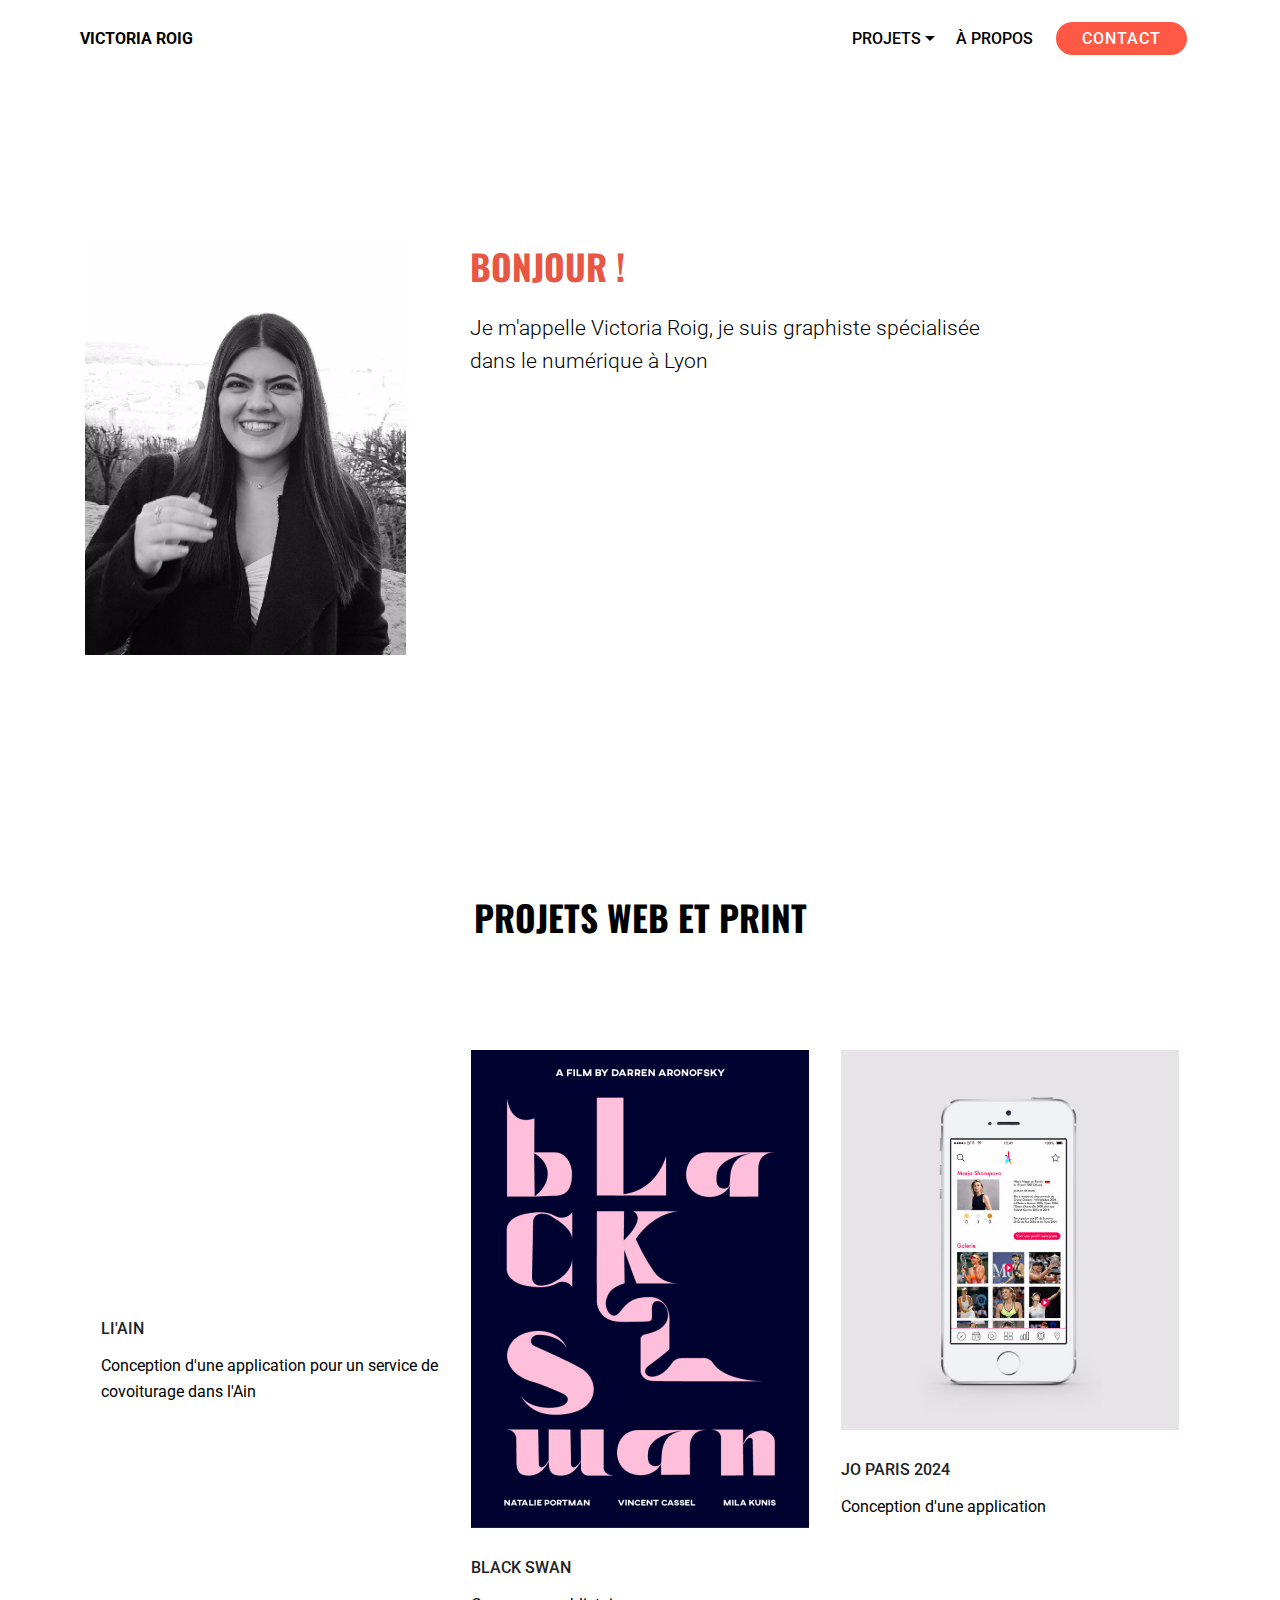
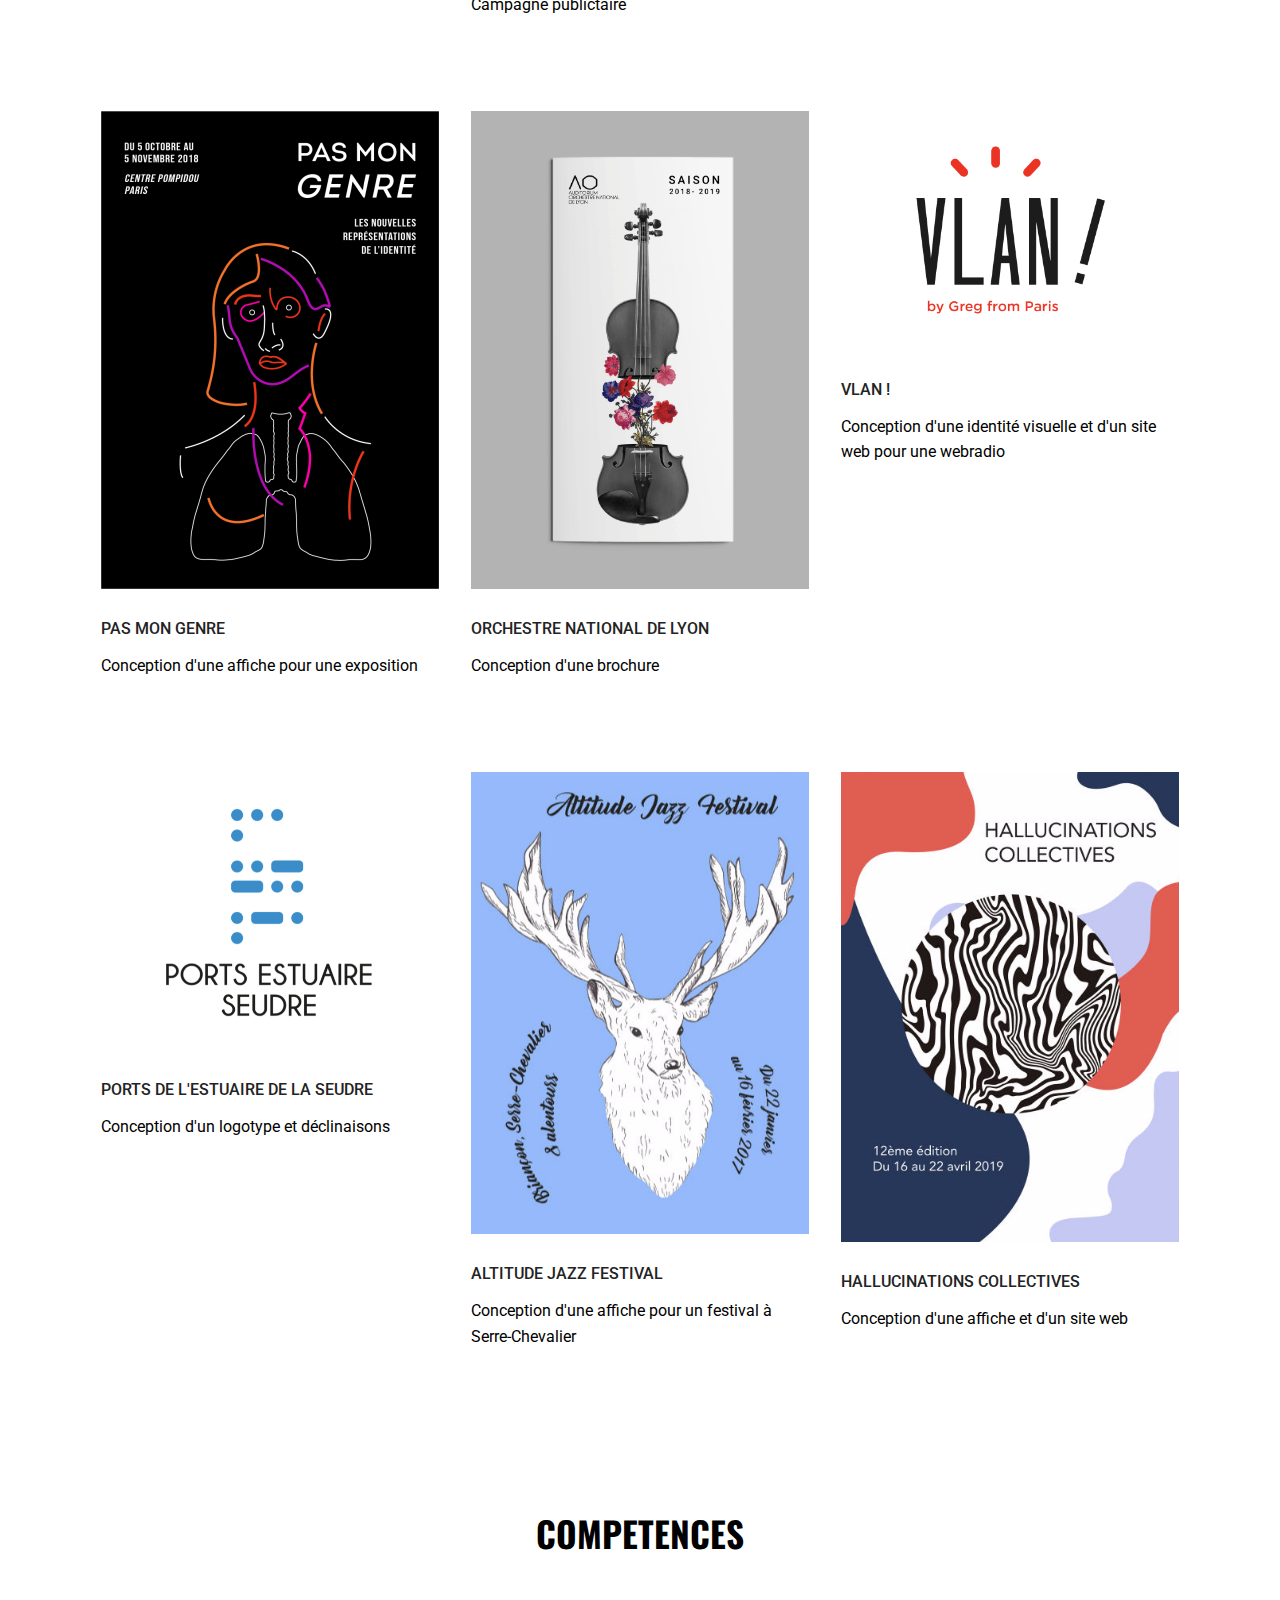
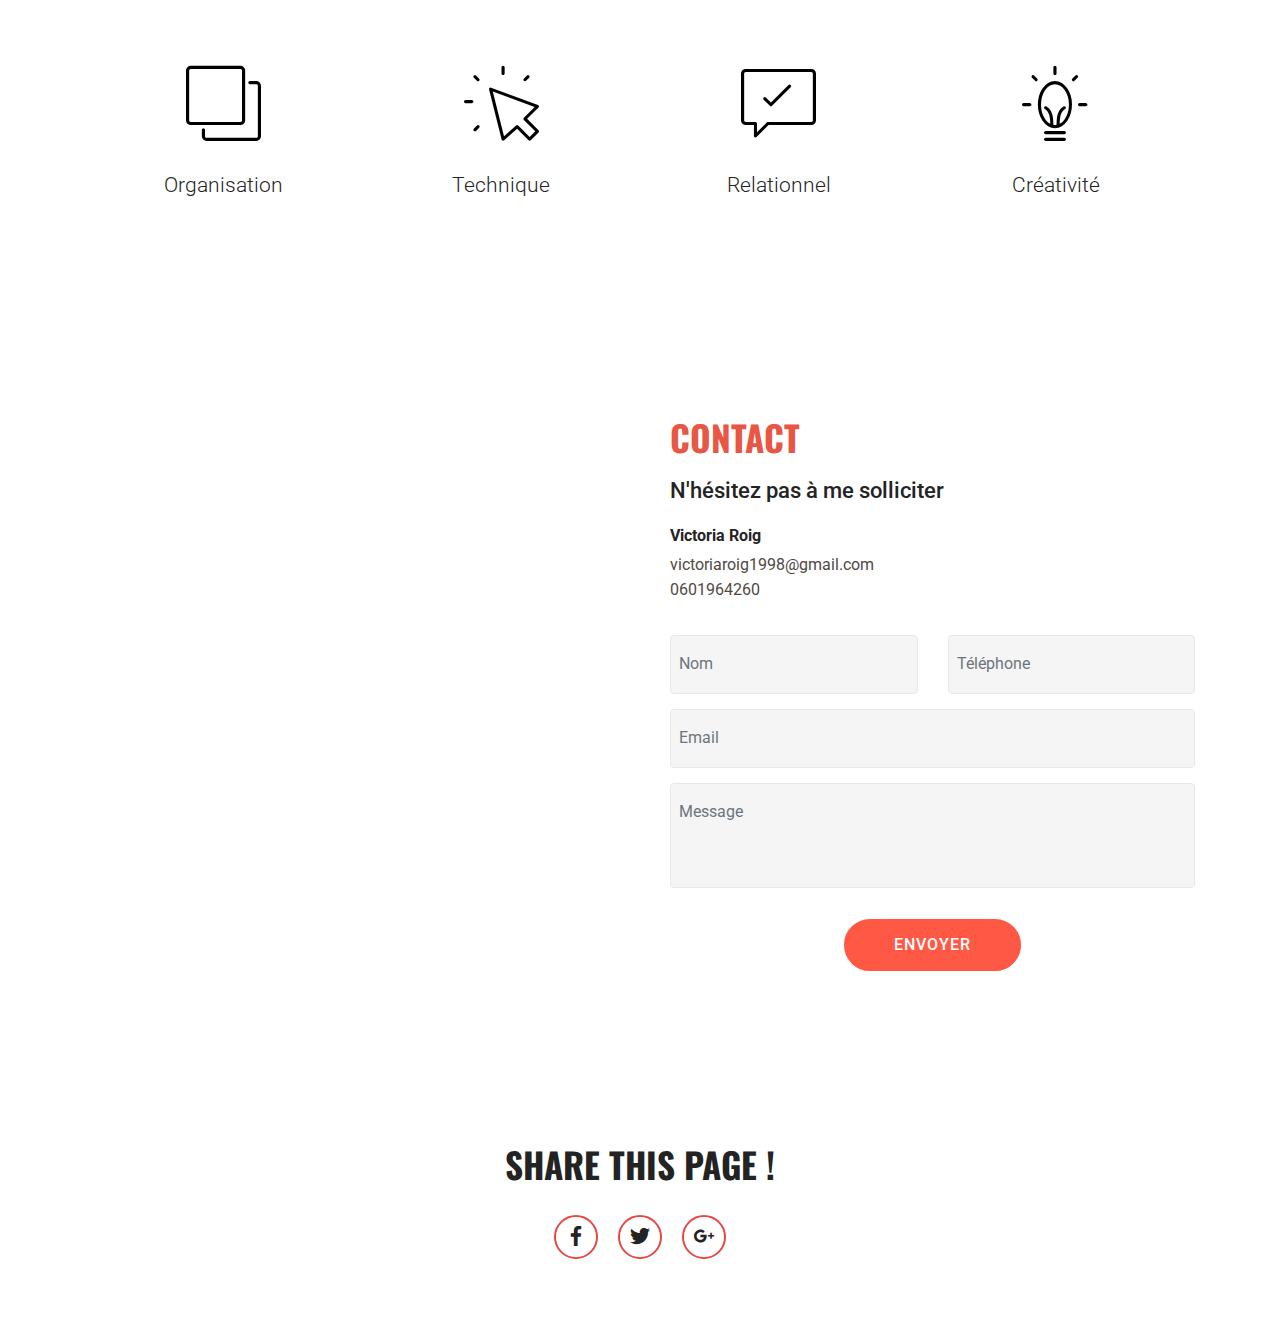
==== commit 657802a3: "create github pages" ====
--- a/index.html
+++ b/index.html
@@ -43,9 +43,9 @@
             </div>
         </div>
         <div class="collapse navbar-collapse" id="navbarSupportedContent">
-            <ul class="navbar-nav nav-dropdown" data-app-modern-menu="true"><li class="nav-item dropdown open">
-                    <a class="nav-link link text-black dropdown-toggle display-4" href="https://mobirise.co" data-toggle="dropdown-submenu" aria-expanded="true">
-                        PROJETS</a><div class="dropdown-menu"><a class="text-black dropdown-item display-4" href="page10.html" aria-expanded="false">LI'AIN</a><a class="text-black dropdown-item display-4" href="page9.html" aria-expanded="false">BLACK SWAN</a><a class="text-black dropdown-item display-4" href="page8.html" aria-expanded="false">JO PARIS 2024</a><a class="text-black dropdown-item display-4" href="page7.html" aria-expanded="false">PAS MON GENRE</a><a class="text-black dropdown-item display-4" href="page6.html" aria-expanded="false">ORCHESTRE NATIONAL DE LYON</a><a class="text-black dropdown-item display-4" href="page5.html" aria-expanded="false">VLAN !</a><a class="text-black dropdown-item display-4" href="page4.html" aria-expanded="false">PORTS DE L'ESTUAIRE DE LA SEUDRE</a><a class="text-black dropdown-item display-4" href="page3.html" aria-expanded="false">ALTITUDE JAZZ FESTIVAL</a><a class="text-black dropdown-item display-4" href="page2.html" aria-expanded="false">HALLUCINATIONS COLLECTIVES</a></div>
+            <ul class="navbar-nav nav-dropdown" data-app-modern-menu="true"><li class="nav-item dropdown">
+                    <a class="nav-link link dropdown-toggle text-black display-4" href="https://mobirise.co" data-toggle="dropdown-submenu" aria-expanded="false">
+                        PROJETS</a><div class="dropdown-menu"><a class="dropdown-item text-black display-4" href="page10.html" aria-expanded="false">LI'AIN</a><a class="dropdown-item text-black display-4" href="page9.html" aria-expanded="false">BLACK SWAN</a><a class="dropdown-item text-black display-4" href="page8.html" aria-expanded="false">JO PARIS 2024</a><a class="dropdown-item text-black display-4" href="page7.html" aria-expanded="false">PAS MON GENRE</a><a class="dropdown-item text-black display-4" href="page6.html" aria-expanded="false">ORCHESTRE NATIONAL DE LYON</a><a class="dropdown-item text-black display-4" href="page5.html" aria-expanded="false">VLAN !</a><a class="dropdown-item text-black display-4" href="page4.html" aria-expanded="false">PORTS DE L'ESTUAIRE DE LA SEUDRE</a><a class="dropdown-item text-black display-4" href="page3.html" aria-expanded="false">ALTITUDE JAZZ FESTIVAL</a><a class="dropdown-item text-black display-4" href="page2.html" aria-expanded="false">HALLUCINATIONS COLLECTIVES</a></div>
                 </li>
                 <li class="nav-item">
                     <a class="nav-link link text-black display-4" href="àpropos.html">À&nbsp;PROPOS</a>
@@ -56,7 +56,7 @@
     </nav>
 </section>
 
-<section class="engine"><a href="https://mobirise.info/s">bootstrap theme</a></section><section class="header3 cid-reMUmGDwaK mbr-fullscreen" id="header3-k">
+<section class="engine"><a href="https://mobirise.info/n">free simple web templates</a></section><section class="header3 cid-reMUmGDwaK mbr-fullscreen" id="header3-k">
 
     
 
@@ -361,7 +361,7 @@
                 </div>
                 <div data-form-type="formoid">
                     <div data-form-alert="" hidden="">Merci et à bientôt !</div>
-                    <form class="block mbr-form" action="https://mobirise.com/" method="post" data-form-title="Mobirise Form"><input type="hidden" name="email" data-form-email="true" value="Tft3KLLy9/bQzs0lByd4EnwCfVrQ1nnDOvt85sgsoK5NJIkmUAYlcITdvO+KUL/E5mLmk4S4yxrZ/Ej7mJUgYd/c/lFZeTVjFWqwQmSgMtDLC5I3y7l/6LJY+0bpjNiL">
+                    <form class="block mbr-form" action="https://mobirise.com/" method="post" data-form-title="Mobirise Form"><input type="hidden" name="email" data-form-email="true" value="H1czWwz+frBTI58yLQSztx0fZVnyek9Tbih6n39Hc5IulZ0ni1D+Pm64noRMtG0Nvti9869X1cItPXt3bh7+x8jFJwsDtU/U3YQbyDAE5mZKhkDhLTtjsWnNoRBLEwR3">
                         <div class="row">
                             <div class="col-md-6 multi-horizontal" data-for="name">
                                 <input type="text" class="form-control input" name="name" data-form-field="Name" placeholder="Nom " required="" id="name-form4-f">
--- a/assets/mobirise/css/mbr-additional.css
+++ b/assets/mobirise/css/mbr-additional.css
@@ -1800,7 +1800,7 @@
   color: #e85644;
 }
 .cid-reNcys5Smk {
-  padding-top: 30px;
+  padding-top: 0px;
   padding-bottom: 15px;
   background-color: #ffffff;
 }
@@ -1811,7 +1811,7 @@
   color: #000000;
 }
 .cid-reMRRb3JqB {
-  padding-top: 90px;
+  padding-top: 60px;
   padding-bottom: 30px;
   background-color: #ffffff;
 }
@@ -1834,7 +1834,7 @@
   color: #000000;
 }
 .cid-reMYZMK7aD {
-  padding-top: 0px;
+  padding-top: 15px;
   padding-bottom: 30px;
   background-color: #ffffff;
 }
@@ -1857,7 +1857,7 @@
   color: #000000;
 }
 .cid-reMZ0o4Sax {
-  padding-top: 0px;
+  padding-top: 15px;
   padding-bottom: 75px;
   background-color: #ffffff;
 }
@@ -2009,8 +2009,8 @@
   color: #ff5844;
 }
 .cid-rbWceMBqit {
-  padding-top: 90px;
-  padding-bottom: 90px;
+  padding-top: 75px;
+  padding-bottom: 75px;
   background-color: #ffffff;
 }
 .cid-rbWceMBqit [class^="socicon-"]:before,
@@ -2018,10 +2018,10 @@
   line-height: 44px;
 }
 .cid-rbWceMBqit .btn-social {
-  border-color: #ff5844;
+  border-color: #e84744;
 }
 .cid-rbWceMBqit .btn-social:hover {
-  background: #ff5844;
+  background: #e84744;
 }
 .cid-rbWceMBqit .btn-social:hover i.socicon {
   color: #ffffff !important;
@@ -2835,19 +2835,19 @@
 }
 .cid-reNjx1ijeD {
   padding-top: 120px;
-  padding-bottom: 120px;
+  padding-bottom: 75px;
   background-color: #ffffff;
 }
 .cid-reNjx1ijeD .mbr-section-subtitle {
-  color: #767676;
+  color: #000000;
   text-align: left;
 }
 .cid-reNjx1ijeD H2 {
   text-align: left;
 }
 .cid-reNjxi2xVK {
-  padding-top: 45px;
-  padding-bottom: 45px;
+  padding-top: 30px;
+  padding-bottom: 75px;
   background: #ffffff;
 }
 .cid-reNjxi2xVK .images-container.container-fluid {
@@ -2889,6 +2889,56 @@
     width: 100% !important;
   }
   .cid-reNjxi2xVK .img-item.item1 {
+    width: 100%;
+    flex-basis: initial !important;
+    padding: 0 0 2rem 0 !important;
+    -webkit-flex-basis: initial !important;
+  }
+}
+.cid-reQs1iG2jt {
+  padding-top: 30px;
+  padding-bottom: 75px;
+  background: #ffffff;
+}
+.cid-reQs1iG2jt .images-container.container-fluid {
+  padding: 0;
+}
+.cid-reQs1iG2jt .media-container-row {
+  margin: 0 auto;
+  align-items: stretch;
+  -webkit-align-items: stretch;
+}
+.cid-reQs1iG2jt .media-container-row .img-item {
+  display: -webkit-flex;
+  flex-direction: column;
+  justify-content: center;
+  position: relative;
+  width: 100%;
+  z-index: 1;
+  -webkit-flex-direction: column;
+  -webkit-justify-content: center;
+}
+.cid-reQs1iG2jt .media-container-row .img-item img {
+  width: 100%;
+  min-height: 1px;
+}
+.cid-reQs1iG2jt .media-container-row .img-item .img-caption {
+  background: #ffffff;
+  z-index: 2;
+  padding: 1rem 1rem;
+  word-break: break-word;
+}
+.cid-reQs1iG2jt .media-container-row .img-item .img-caption p {
+  margin-bottom: 0;
+}
+.cid-reQs1iG2jt .media-container-row .img-item.item1 {
+  padding: 0 2rem 0 0;
+}
+@media (max-width: 992px) {
+  .cid-reQs1iG2jt .img-item {
+    width: 100% !important;
+  }
+  .cid-reQs1iG2jt .img-item.item1 {
     width: 100%;
     flex-basis: initial !important;
     padding: 0 0 2rem 0 !important;
@@ -3286,19 +3336,19 @@
 }
 .cid-reNjt5zees {
   padding-top: 120px;
-  padding-bottom: 120px;
+  padding-bottom: 75px;
   background-color: #ffffff;
 }
 .cid-reNjt5zees .mbr-section-subtitle {
-  color: #767676;
+  color: #000000;
   text-align: left;
 }
 .cid-reNjt5zees H2 {
   text-align: left;
 }
 .cid-reNjtnRqMH {
-  padding-top: 45px;
-  padding-bottom: 45px;
+  padding-top: 0px;
+  padding-bottom: 75px;
   background: #ffffff;
 }
 .cid-reNjtnRqMH .images-container.container-fluid {
@@ -3737,19 +3787,19 @@
 }
 .cid-reNjoVgeVM {
   padding-top: 120px;
-  padding-bottom: 120px;
+  padding-bottom: 75px;
   background-color: #ffffff;
 }
 .cid-reNjoVgeVM .mbr-section-subtitle {
-  color: #767676;
+  color: #000000;
   text-align: left;
 }
 .cid-reNjoVgeVM H2 {
   text-align: left;
 }
 .cid-reNjpcw7iC {
-  padding-top: 45px;
-  padding-bottom: 45px;
+  padding-top: 30px;
+  padding-bottom: 75px;
   background: #ffffff;
 }
 .cid-reNjpcw7iC .images-container.container-fluid {
@@ -3791,6 +3841,56 @@
     width: 100% !important;
   }
   .cid-reNjpcw7iC .img-item.item1 {
+    width: 100%;
+    flex-basis: initial !important;
+    padding: 0 0 2rem 0 !important;
+    -webkit-flex-basis: initial !important;
+  }
+}
+.cid-reQnW5Qk7v {
+  padding-top: 30px;
+  padding-bottom: 75px;
+  background: #ffffff;
+}
+.cid-reQnW5Qk7v .images-container.container-fluid {
+  padding: 0;
+}
+.cid-reQnW5Qk7v .media-container-row {
+  margin: 0 auto;
+  align-items: stretch;
+  -webkit-align-items: stretch;
+}
+.cid-reQnW5Qk7v .media-container-row .img-item {
+  display: -webkit-flex;
+  flex-direction: column;
+  justify-content: center;
+  position: relative;
+  width: 100%;
+  z-index: 1;
+  -webkit-flex-direction: column;
+  -webkit-justify-content: center;
+}
+.cid-reQnW5Qk7v .media-container-row .img-item img {
+  width: 100%;
+  min-height: 1px;
+}
+.cid-reQnW5Qk7v .media-container-row .img-item .img-caption {
+  background: #ffffff;
+  z-index: 2;
+  padding: 1rem 1rem;
+  word-break: break-word;
+}
+.cid-reQnW5Qk7v .media-container-row .img-item .img-caption p {
+  margin-bottom: 0;
+}
+.cid-reQnW5Qk7v .media-container-row .img-item.item1 {
+  padding: 0 2rem 0 0;
+}
+@media (max-width: 992px) {
+  .cid-reQnW5Qk7v .img-item {
+    width: 100% !important;
+  }
+  .cid-reQnW5Qk7v .img-item.item1 {
     width: 100%;
     flex-basis: initial !important;
     padding: 0 0 2rem 0 !important;
@@ -4188,19 +4288,19 @@
 }
 .cid-reNjlNH141 {
   padding-top: 120px;
-  padding-bottom: 120px;
+  padding-bottom: 75px;
   background-color: #ffffff;
 }
 .cid-reNjlNH141 .mbr-section-subtitle {
-  color: #767676;
+  color: #000000;
   text-align: left;
 }
 .cid-reNjlNH141 H2 {
   text-align: left;
 }
 .cid-reNjm8yxPv {
-  padding-top: 45px;
-  padding-bottom: 45px;
+  padding-top: 30px;
+  padding-bottom: 75px;
   background: #ffffff;
 }
 .cid-reNjm8yxPv .images-container.container-fluid {
@@ -4247,6 +4347,66 @@
     padding: 0 0 2rem 0 !important;
     -webkit-flex-basis: initial !important;
   }
+}
+.cid-reQjGb3GET {
+  padding-top: 30px;
+  padding-bottom: 75px;
+  background-color: #efefef;
+}
+.cid-reQjGb3GET .mbr-slider .carousel-control {
+  background: #1b1b1b;
+}
+.cid-reQjGb3GET .mbr-slider .carousel-control-prev {
+  left: 0;
+  margin-left: 2.5rem;
+}
+.cid-reQjGb3GET .mbr-slider .carousel-control-next {
+  right: 0;
+  margin-right: 2.5rem;
+}
+.cid-reQjGb3GET .mbr-slider .modal-body .close {
+  background: #1b1b1b;
+}
+.cid-reQjGb3GET .mbr-gallery-item > div::before {
+  content: '';
+  position: absolute;
+  left: 0;
+  top: 0;
+  width: 100%;
+  height: 100%;
+  background: #efefef;
+  opacity: 0;
+  -webkit-transition: 0.2s opacity ease-in-out;
+  transition: 0.2s opacity ease-in-out;
+}
+.cid-reQjGb3GET .mbr-gallery-item > div:hover .mbr-gallery-title::before {
+  background: transparent !important;
+}
+.cid-reQjGb3GET .mbr-gallery-item > div:hover:before {
+  opacity: 0.7 !important;
+}
+.cid-reQjGb3GET .mbr-gallery-title {
+  font-size: .9em;
+  position: absolute;
+  display: block;
+  width: 100%;
+  bottom: 0;
+  padding: 1rem;
+  color: #fff;
+  z-index: 2;
+}
+.cid-reQjGb3GET .mbr-gallery-title:before {
+  content: " ";
+  width: 100%;
+  height: 100%;
+  top: 0;
+  left: 0;
+  z-index: -1;
+  position: absolute;
+  background: #efefef !important;
+  opacity: 0.7;
+  -webkit-transition: 0.2s background ease-in-out;
+  transition: 0.2s background ease-in-out;
 }
 .cid-rbWbWmOWd1 .navbar {
   background: #ffffff;
@@ -4639,18 +4799,18 @@
 }
 .cid-reNjhKZliN {
   padding-top: 120px;
-  padding-bottom: 120px;
+  padding-bottom: 75px;
   background-color: #ffffff;
 }
 .cid-reNjhKZliN .mbr-section-subtitle {
-  color: #767676;
+  color: #000000;
   text-align: left;
 }
 .cid-reNjhKZliN H2 {
   text-align: left;
 }
 .cid-reNji9WOFn {
-  padding-top: 45px;
+  padding-top: 30px;
   padding-bottom: 45px;
   background: #ffffff;
 }
@@ -5090,19 +5250,19 @@
 }
 .cid-reNjexenoK {
   padding-top: 120px;
-  padding-bottom: 120px;
+  padding-bottom: 75px;
   background-color: #ffffff;
 }
 .cid-reNjexenoK .mbr-section-subtitle {
-  color: #767676;
+  color: #000000;
   text-align: left;
 }
 .cid-reNjexenoK H2 {
   text-align: left;
 }
 .cid-reNjeR1ZHb {
-  padding-top: 45px;
-  padding-bottom: 45px;
+  padding-top: 30px;
+  padding-bottom: 75px;
   background: #ffffff;
 }
 .cid-reNjeR1ZHb .images-container.container-fluid {
@@ -5541,19 +5701,19 @@
 }
 .cid-reNjaYIcQZ {
   padding-top: 120px;
-  padding-bottom: 120px;
+  padding-bottom: 75px;
   background-color: #ffffff;
 }
 .cid-reNjaYIcQZ .mbr-section-subtitle {
-  color: #767676;
+  color: #000000;
   text-align: left;
 }
 .cid-reNjaYIcQZ H2 {
   text-align: left;
 }
 .cid-reNjbqRtaT {
-  padding-top: 45px;
-  padding-bottom: 45px;
+  padding-top: 30px;
+  padding-bottom: 30px;
   background: #ffffff;
 }
 .cid-reNjbqRtaT .images-container.container-fluid {
@@ -5600,6 +5760,126 @@
     padding: 0 0 2rem 0 !important;
     -webkit-flex-basis: initial !important;
   }
+}
+.cid-rePZQyegjA {
+  padding-top: 30px;
+  padding-bottom: 0px;
+  background-color: #efefef;
+}
+.cid-rePZQyegjA .mbr-slider .carousel-control {
+  background: #1b1b1b;
+}
+.cid-rePZQyegjA .mbr-slider .carousel-control-prev {
+  left: 0;
+  margin-left: 2.5rem;
+}
+.cid-rePZQyegjA .mbr-slider .carousel-control-next {
+  right: 0;
+  margin-right: 2.5rem;
+}
+.cid-rePZQyegjA .mbr-slider .modal-body .close {
+  background: #1b1b1b;
+}
+.cid-rePZQyegjA .mbr-gallery-item > div::before {
+  content: '';
+  position: absolute;
+  left: 0;
+  top: 0;
+  width: 100%;
+  height: 100%;
+  background: #efefef;
+  opacity: 0;
+  -webkit-transition: 0.2s opacity ease-in-out;
+  transition: 0.2s opacity ease-in-out;
+}
+.cid-rePZQyegjA .mbr-gallery-item > div:hover .mbr-gallery-title::before {
+  background: transparent !important;
+}
+.cid-rePZQyegjA .mbr-gallery-item > div:hover:before {
+  opacity: 0.7 !important;
+}
+.cid-rePZQyegjA .mbr-gallery-title {
+  font-size: .9em;
+  position: absolute;
+  display: block;
+  width: 100%;
+  bottom: 0;
+  padding: 1rem;
+  color: #fff;
+  z-index: 2;
+}
+.cid-rePZQyegjA .mbr-gallery-title:before {
+  content: " ";
+  width: 100%;
+  height: 100%;
+  top: 0;
+  left: 0;
+  z-index: -1;
+  position: absolute;
+  background: #efefef !important;
+  opacity: 0.7;
+  -webkit-transition: 0.2s background ease-in-out;
+  transition: 0.2s background ease-in-out;
+}
+.cid-reQ1pp0xCY {
+  padding-top: 0px;
+  padding-bottom: 75px;
+  background-color: #efefef;
+}
+.cid-reQ1pp0xCY .mbr-slider .carousel-control {
+  background: #1b1b1b;
+}
+.cid-reQ1pp0xCY .mbr-slider .carousel-control-prev {
+  left: 0;
+  margin-left: 2.5rem;
+}
+.cid-reQ1pp0xCY .mbr-slider .carousel-control-next {
+  right: 0;
+  margin-right: 2.5rem;
+}
+.cid-reQ1pp0xCY .mbr-slider .modal-body .close {
+  background: #1b1b1b;
+}
+.cid-reQ1pp0xCY .mbr-gallery-item > div::before {
+  content: '';
+  position: absolute;
+  left: 0;
+  top: 0;
+  width: 100%;
+  height: 100%;
+  background: #efefef;
+  opacity: 0;
+  -webkit-transition: 0.2s opacity ease-in-out;
+  transition: 0.2s opacity ease-in-out;
+}
+.cid-reQ1pp0xCY .mbr-gallery-item > div:hover .mbr-gallery-title::before {
+  background: transparent !important;
+}
+.cid-reQ1pp0xCY .mbr-gallery-item > div:hover:before {
+  opacity: 0.7 !important;
+}
+.cid-reQ1pp0xCY .mbr-gallery-title {
+  font-size: .9em;
+  position: absolute;
+  display: block;
+  width: 100%;
+  bottom: 0;
+  padding: 1rem;
+  color: #fff;
+  z-index: 2;
+}
+.cid-reQ1pp0xCY .mbr-gallery-title:before {
+  content: " ";
+  width: 100%;
+  height: 100%;
+  top: 0;
+  left: 0;
+  z-index: -1;
+  position: absolute;
+  background: #efefef !important;
+  opacity: 0.7;
+  -webkit-transition: 0.2s background ease-in-out;
+  transition: 0.2s background ease-in-out;
 }
 .cid-rbWbWmOWd1 .navbar {
   background: #ffffff;
@@ -5992,19 +6272,19 @@
 }
 .cid-reNj0mtzGP {
   padding-top: 120px;
-  padding-bottom: 120px;
+  padding-bottom: 75px;
   background-color: #ffffff;
 }
 .cid-reNj0mtzGP .mbr-section-subtitle {
-  color: #767676;
+  color: #000000;
   text-align: left;
 }
 .cid-reNj0mtzGP H2 {
   text-align: left;
 }
 .cid-reNj5B2Et2 {
-  padding-top: 45px;
-  padding-bottom: 45px;
+  padding-top: 30px;
+  padding-bottom: 30px;
   background: #ffffff;
 }
 .cid-reNj5B2Et2 .images-container.container-fluid {
@@ -6046,6 +6326,56 @@
     width: 100% !important;
   }
   .cid-reNj5B2Et2 .img-item.item1 {
+    width: 100%;
+    flex-basis: initial !important;
+    padding: 0 0 2rem 0 !important;
+    -webkit-flex-basis: initial !important;
+  }
+}
+.cid-rePYi9V9Gl {
+  padding-top: 45px;
+  padding-bottom: 75px;
+  background: #ffffff;
+}
+.cid-rePYi9V9Gl .images-container.container-fluid {
+  padding: 0;
+}
+.cid-rePYi9V9Gl .media-container-row {
+  margin: 0 auto;
+  align-items: stretch;
+  -webkit-align-items: stretch;
+}
+.cid-rePYi9V9Gl .media-container-row .img-item {
+  display: -webkit-flex;
+  flex-direction: column;
+  justify-content: center;
+  position: relative;
+  width: 100%;
+  z-index: 1;
+  -webkit-flex-direction: column;
+  -webkit-justify-content: center;
+}
+.cid-rePYi9V9Gl .media-container-row .img-item img {
+  width: 100%;
+  min-height: 1px;
+}
+.cid-rePYi9V9Gl .media-container-row .img-item .img-caption {
+  background: #ffffff;
+  z-index: 2;
+  padding: 1rem 1rem;
+  word-break: break-word;
+}
+.cid-rePYi9V9Gl .media-container-row .img-item .img-caption p {
+  margin-bottom: 0;
+}
+.cid-rePYi9V9Gl .media-container-row .img-item.item1 {
+  padding: 0 2rem 0 0;
+}
+@media (max-width: 992px) {
+  .cid-rePYi9V9Gl .img-item {
+    width: 100% !important;
+  }
+  .cid-rePYi9V9Gl .img-item.item1 {
     width: 100%;
     flex-basis: initial !important;
     padding: 0 0 2rem 0 !important;
@@ -6443,19 +6773,22 @@
 }
 .cid-reNiDAWQMk {
   padding-top: 120px;
-  padding-bottom: 120px;
+  padding-bottom: 75px;
   background-color: #ffffff;
 }
 .cid-reNiDAWQMk .mbr-section-subtitle {
-  color: #767676;
+  color: #000000;
   text-align: left;
 }
 .cid-reNiDAWQMk H2 {
   text-align: left;
 }
+.cid-reNiDAWQMk .mbr-section-subtitle DIV {
+  color: #000000;
+}
 .cid-reNizBVygd {
-  padding-top: 45px;
-  padding-bottom: 45px;
+  padding-top: 30px;
+  padding-bottom: 75px;
   background: #ffffff;
 }
 .cid-reNizBVygd .images-container.container-fluid {
@@ -6503,3 +6836,63 @@
     -webkit-flex-basis: initial !important;
   }
 }
+.cid-rePWfR4vI0 {
+  padding-top: 30px;
+  padding-bottom: 75px;
+  background-color: #efefef;
+}
+.cid-rePWfR4vI0 .mbr-slider .carousel-control {
+  background: #1b1b1b;
+}
+.cid-rePWfR4vI0 .mbr-slider .carousel-control-prev {
+  left: 0;
+  margin-left: 2.5rem;
+}
+.cid-rePWfR4vI0 .mbr-slider .carousel-control-next {
+  right: 0;
+  margin-right: 2.5rem;
+}
+.cid-rePWfR4vI0 .mbr-slider .modal-body .close {
+  background: #1b1b1b;
+}
+.cid-rePWfR4vI0 .mbr-gallery-item > div::before {
+  content: '';
+  position: absolute;
+  left: 0;
+  top: 0;
+  width: 100%;
+  height: 100%;
+  background: #efefef;
+  opacity: 0;
+  -webkit-transition: 0.2s opacity ease-in-out;
+  transition: 0.2s opacity ease-in-out;
+}
+.cid-rePWfR4vI0 .mbr-gallery-item > div:hover .mbr-gallery-title::before {
+  background: transparent !important;
+}
+.cid-rePWfR4vI0 .mbr-gallery-item > div:hover:before {
+  opacity: 0.7 !important;
+}
+.cid-rePWfR4vI0 .mbr-gallery-title {
+  font-size: .9em;
+  position: absolute;
+  display: block;
+  width: 100%;
+  bottom: 0;
+  padding: 1rem;
+  color: #fff;
+  z-index: 2;
+}
+.cid-rePWfR4vI0 .mbr-gallery-title:before {
+  content: " ";
+  width: 100%;
+  height: 100%;
+  top: 0;
+  left: 0;
+  z-index: -1;
+  position: absolute;
+  background: #efefef !important;
+  opacity: 0.7;
+  -webkit-transition: 0.2s background ease-in-out;
+  transition: 0.2s background ease-in-out;
+}
